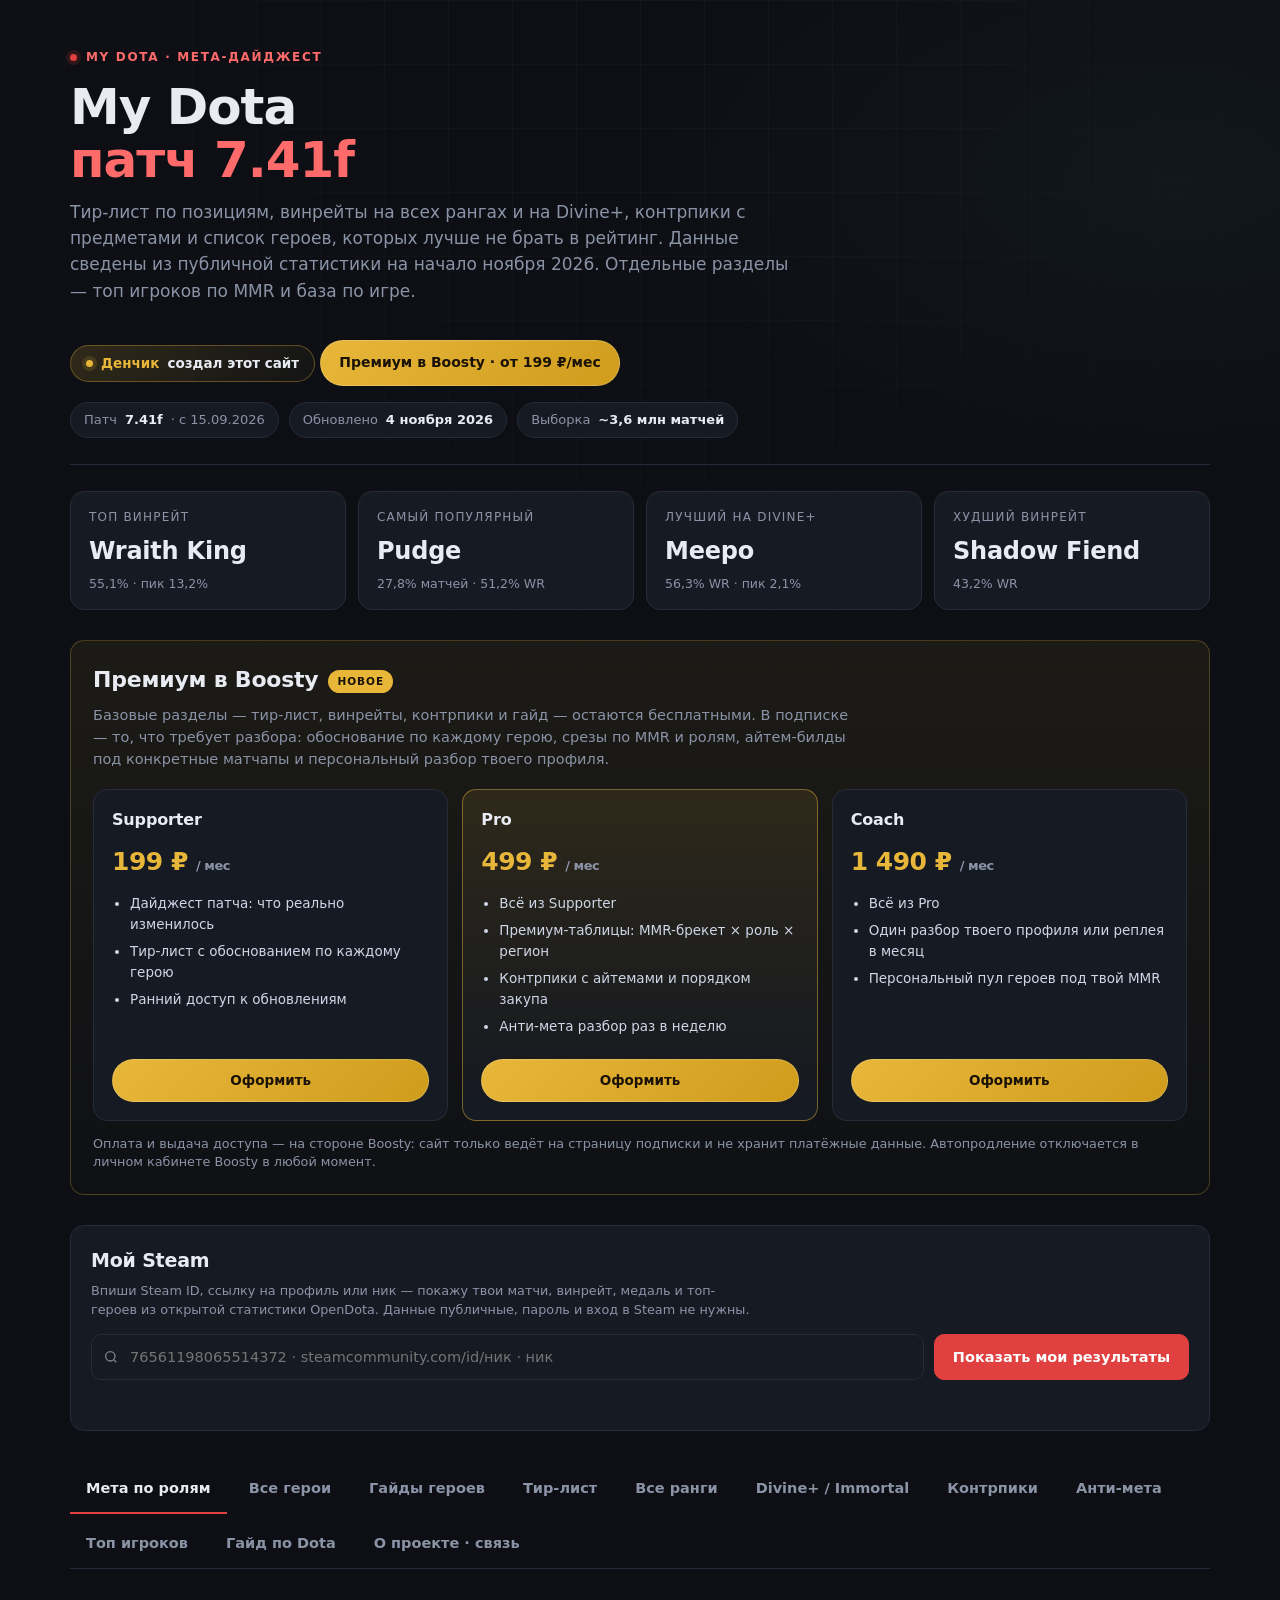
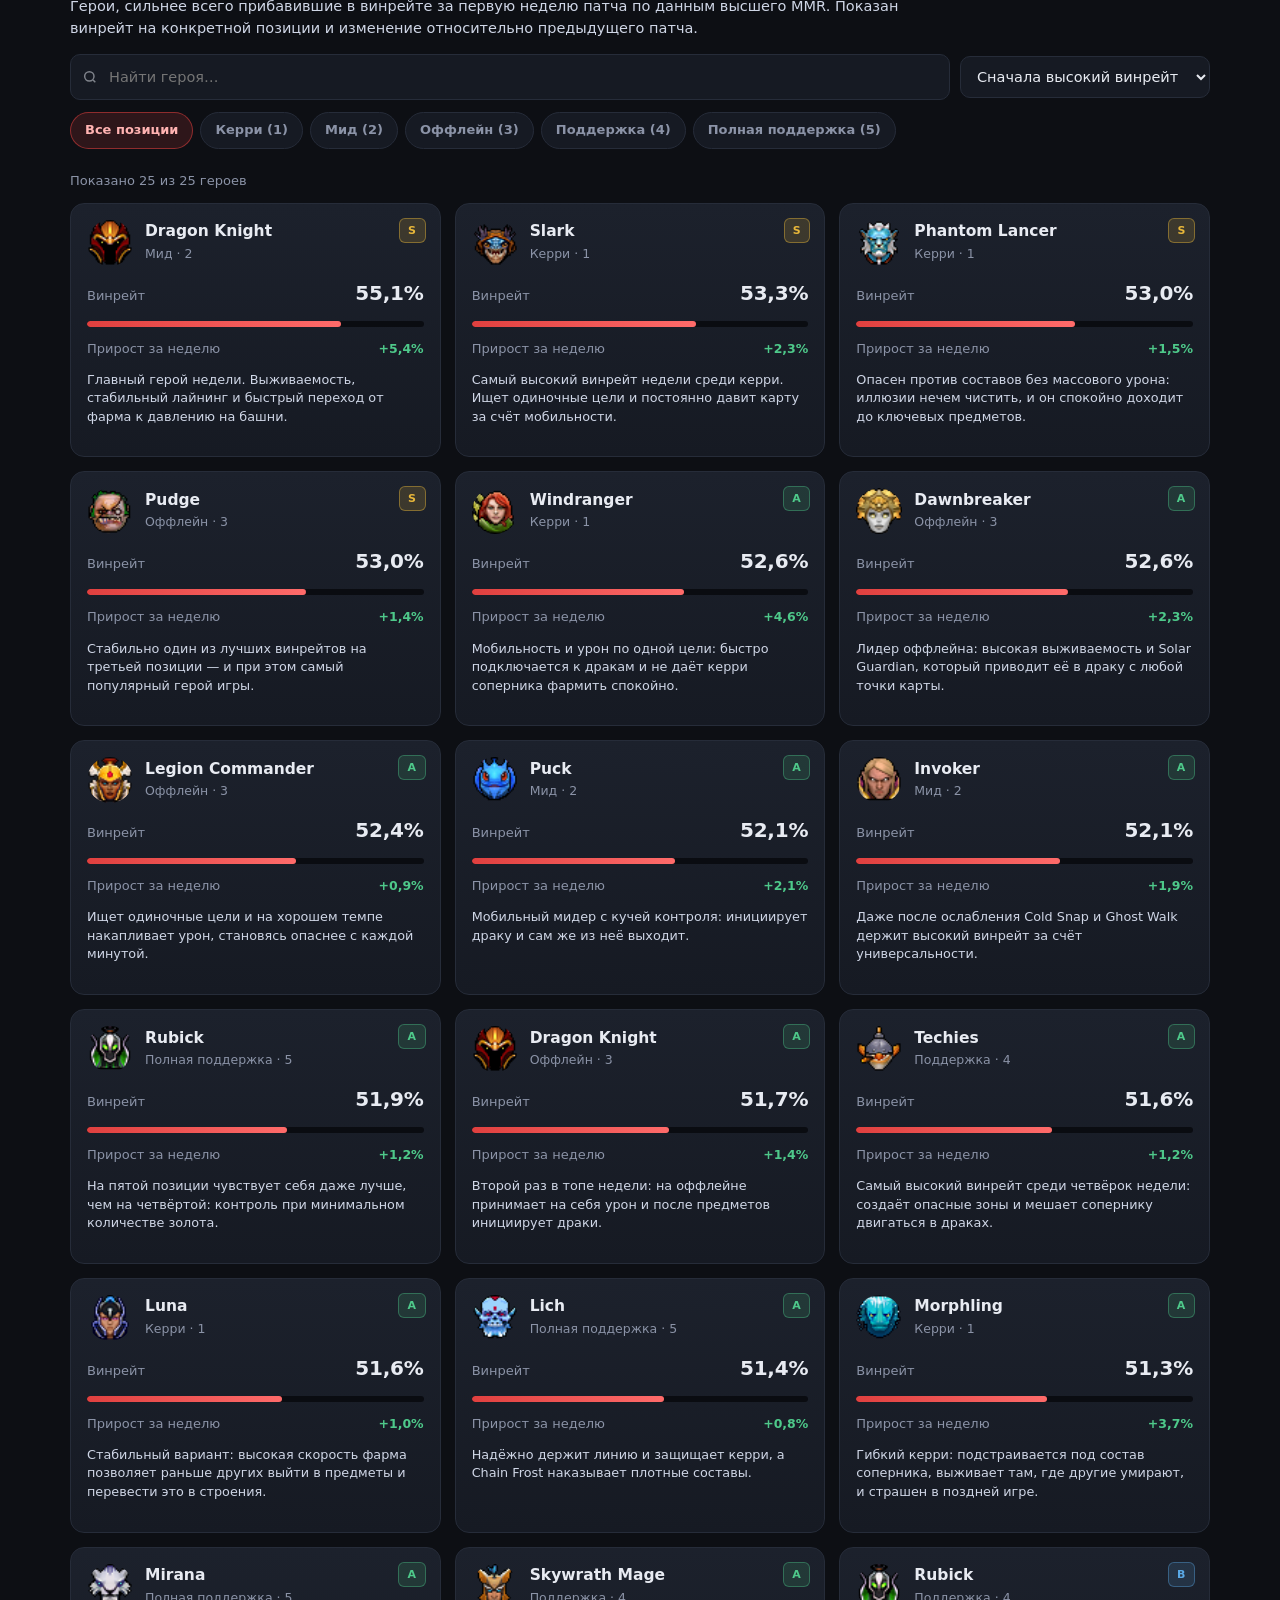
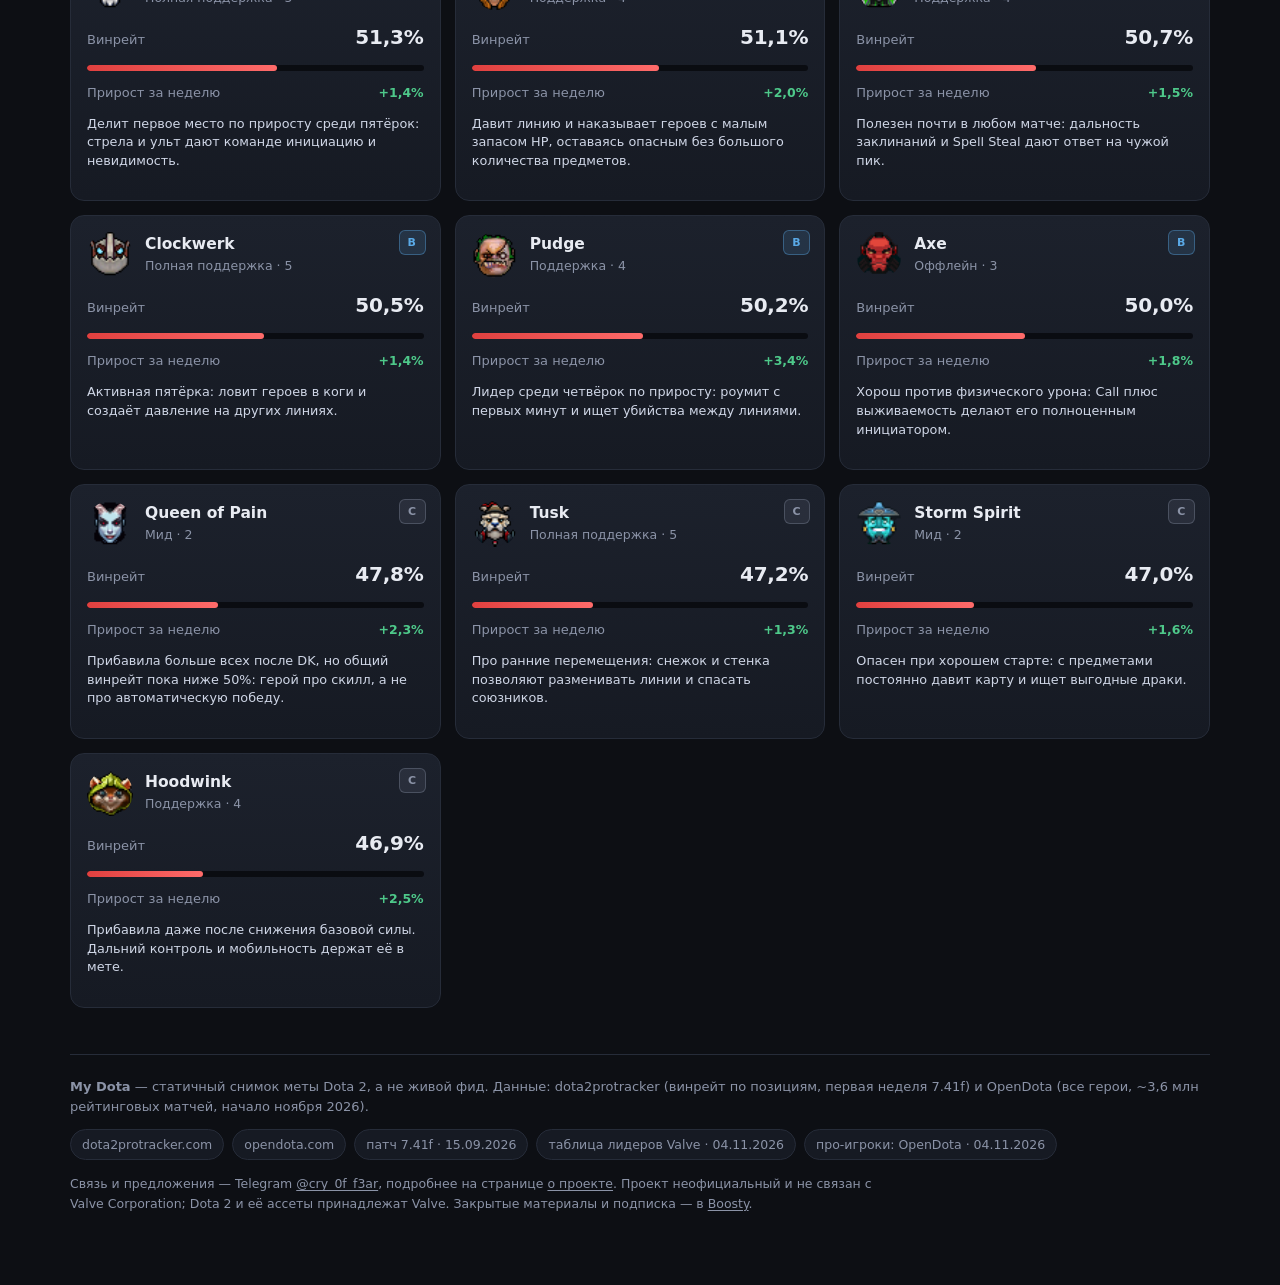
==== index.html @ c4d2150e "Add files via upload" ====
<!DOCTYPE html>
<html lang="ru">
<head>
<meta charset="utf-8">
<meta name="viewport" content="width=device-width, initial-scale=1">
<title>My Dota — мета Dota 2, патч 7.41f</title>
<link rel="icon" type="image/png" sizes="64x64" href="favicon.png?v=2">
<link rel="apple-touch-icon" href="apple-touch-icon.png?v=2">
<meta name="description" content="My Dota — мета Dota 2 патча 7.41f: все герои с винрейтами и пикрейтами, тир-лист по позициям, контрпики с предметами и анти-мета.">
<style>
  :root{
    --bg:#0d0f14;
    --bg-2:#12151c;
    --panel:#161a23;
    --panel-2:#1c212c;
    --line:#262c39;
    --text:#e8ebf2;
    --muted:#8b93a7;
    --red:#e0403f;
    --red-soft:#ff6b6a;
    --gold:#e8b73a;
    --green:#4ec98a;
    --blue:#5aa9e6;
    --radius:14px;
  }
  *{box-sizing:border-box}
  html,body{margin:0;padding:0}
  body{
    background:
      radial-gradient(1100px 520px at 12% -12%, rgba(96,126,165,.10), transparent 62%),
      radial-gradient(900px 480px at 92% 4%, rgba(78,134,132,.07), transparent 60%),
      var(--bg);
    color:var(--text);
    font:16px/1.55 "Segoe UI", Inter, system-ui, -apple-system, Roboto, Arial, sans-serif;
    -webkit-font-smoothing:antialiased;
    min-height:100vh;
  }
  .wrap{max-width:1180px;margin:0 auto;padding:0 20px 72px;position:relative;z-index:1}

  .bg-fx{position:fixed;inset:0;z-index:0;overflow:hidden;pointer-events:none}
  .bg-video{
    position:absolute;inset:0;width:100%;height:100%;
    object-fit:cover;opacity:.75;
  }
  .bg-video::-webkit-media-controls{display:none!important}
  .bg-fx i{
    position:absolute;display:block;border-radius:50%;filter:blur(58px);
    opacity:.4;animation:drift 26s ease-in-out infinite alternate;
  }
  .bg-fx i:nth-child(1){width:540px;height:540px;left:-140px;top:-120px;background:radial-gradient(circle,rgba(224,64,63,.6),transparent 68%);animation-duration:24s}
  .bg-fx i:nth-child(2){width:480px;height:480px;right:-130px;top:110px;background:radial-gradient(circle,rgba(90,169,230,.45),transparent 68%);animation-duration:32s;animation-delay:-7s}
  .bg-fx i:nth-child(3){width:400px;height:400px;left:32%;bottom:-160px;background:radial-gradient(circle,rgba(232,183,58,.34),transparent 68%);animation-duration:39s;animation-delay:-14s}
  .bg-fx .grid-fx{
    position:absolute;inset:0;
    background-image:linear-gradient(rgba(255,255,255,.03) 1px,transparent 1px),linear-gradient(90deg,rgba(255,255,255,.03) 1px,transparent 1px);
    background-size:64px 64px;
    -webkit-mask-image:radial-gradient(circle at 50% 0%,#000,transparent 78%);
    mask-image:radial-gradient(circle at 50% 0%,#000,transparent 78%);
  }
  @keyframes drift{
    from{transform:translate3d(0,0,0) scale(1)}
    to{transform:translate3d(46px,-34px,0) scale(1.14)}
  }
  @media (prefers-reduced-motion:reduce){
    .bg-fx i{animation:none}
    .bg-video{display:none}
  }
  @media (max-width:680px){
    .bg-fx i{filter:blur(42px);opacity:.32}
  }

  header{padding:44px 0 26px;border-bottom:1px solid var(--line);position:relative}
  .eyebrow{
    display:inline-flex;align-items:center;gap:9px;
    font-size:12px;letter-spacing:.14em;text-transform:uppercase;
    color:var(--red-soft);font-weight:700;margin-bottom:14px;
  }
  .dot{width:7px;height:7px;border-radius:50%;background:var(--red);box-shadow:0 0 0 4px rgba(224,64,63,.16)}
  h1{
    margin:0 0 12px;font-size:clamp(30px,4.6vw,50px);line-height:1.06;
    letter-spacing:-.02em;font-weight:800;
  }
  h1 span{color:var(--red-soft)}
  .lede{max-width:720px;color:var(--muted);margin:0 0 22px;font-size:17px}
  .credit{
    display:inline-flex;align-items:center;gap:8px;margin:0 0 20px;
    font-size:13.5px;font-weight:600;color:var(--text);
    background:linear-gradient(135deg,rgba(232,183,58,.16),rgba(232,183,58,.03));
    border:1px solid rgba(232,183,58,.34);border-radius:999px;padding:7px 15px;
  }
  .credit b{color:var(--gold)}
  .credit::before{content:"";width:7px;height:7px;border-radius:50%;background:var(--gold);box-shadow:0 0 0 4px rgba(232,183,58,.14)}
  .meta-row{display:flex;flex-wrap:wrap;gap:10px}
  .chip{
    display:inline-flex;align-items:center;gap:8px;
    background:var(--panel);border:1px solid var(--line);
    padding:7px 13px;border-radius:999px;font-size:13px;color:var(--muted);
  }
  .chip b{color:var(--text);font-weight:600}

  .stats{display:grid;grid-template-columns:repeat(auto-fit,minmax(160px,1fr));gap:12px;margin:26px 0 8px}
  .stat{background:var(--panel);border:1px solid var(--line);border-radius:var(--radius);padding:16px 18px}
  .stat .k{font-size:12px;text-transform:uppercase;letter-spacing:.1em;color:var(--muted);margin-bottom:6px}
  .stat .v{font-size:24px;font-weight:750;letter-spacing:-.01em}
  .stat .s{font-size:12.5px;color:var(--muted);margin-top:4px}

  .tabs{display:flex;flex-wrap:wrap;gap:6px;margin:34px 0 0;border-bottom:1px solid var(--line);overflow:visible}
  .tab{
    appearance:none;background:none;border:none;border-bottom:2px solid transparent;
    color:var(--muted);font:inherit;font-size:14.5px;font-weight:600;cursor:pointer;
    padding:12px 16px;white-space:nowrap;
  }
  .tab:hover{color:var(--text)}
  .tab[aria-selected="true"]{color:var(--text);border-bottom-color:var(--red)}
  .tab:focus-visible{outline:2px solid var(--red-soft);outline-offset:-2px;border-radius:6px}
  .tab-link{text-decoration:none;display:inline-block}
  .tab-link:hover{border-bottom-color:rgba(224,64,63,.45)}

  .panel-view{padding-top:26px}
  .panel-view[hidden]{display:none}

  .controls{display:flex;flex-wrap:wrap;gap:10px;align-items:center;margin-bottom:12px}
  .search{
    flex:1 1 240px;min-width:200px;position:relative
  }
  .search input{
    width:100%;background:var(--panel);border:1px solid var(--line);color:var(--text);
    border-radius:10px;padding:11px 14px 11px 38px;font:inherit;font-size:14.5px;
  }
  .search input:focus{outline:none;border-color:var(--red);box-shadow:0 0 0 3px rgba(224,64,63,.14)}
  .search svg{position:absolute;left:12px;top:50%;transform:translateY(-50%);opacity:.5}
  select{
    background:var(--panel);border:1px solid var(--line);color:var(--text);
    border-radius:10px;padding:11px 12px;font:inherit;font-size:14.5px;cursor:pointer;
  }
  select:focus{outline:none;border-color:var(--red)}
  .filters{display:flex;flex-wrap:wrap;gap:7px;margin:0 0 22px}
  .f{
    appearance:none;background:var(--panel);border:1px solid var(--line);color:var(--muted);
    font:inherit;font-size:13px;font-weight:600;padding:7px 14px;border-radius:999px;cursor:pointer;
  }
  .f:hover{color:var(--text);border-color:#33405a}
  .f[aria-pressed="true"]{background:rgba(224,64,63,.16);border-color:rgba(224,64,63,.55);color:#ffb3b2}
  .f:focus-visible{outline:2px solid var(--red-soft);outline-offset:2px}

  .count-line{font-size:13px;color:var(--muted);margin:0 0 12px}

  .me{margin:30px 0 0;padding:20px;background:var(--panel);border:1px solid var(--line);border-radius:var(--radius)}
  .me h2{margin:0 0 7px;font-size:19px;letter-spacing:-.01em}
  .me .note{max-width:660px}
  .me-form{display:flex;flex-wrap:wrap;gap:10px;align-items:center;margin-top:14px}
  .me-form .search{flex:1 1 320px}
  .me-btn{
    appearance:none;background:var(--red);border:1px solid var(--red);color:#fff;
    font:inherit;font-size:14.5px;font-weight:650;padding:11px 18px;border-radius:10px;cursor:pointer;
  }
  .me-btn:hover{background:#ef5150;border-color:#ef5150}
  .me-btn:focus-visible{outline:2px solid var(--red-soft);outline-offset:2px}
  .me-btn[disabled]{opacity:.55;cursor:progress}
  .me-status{font-size:13px;color:var(--muted);margin:12px 0 0;min-height:18px}
  .me-status.err{color:#ff8a89}
  .me-card{display:flex;flex-wrap:wrap;gap:16px;align-items:center;margin-top:18px}
  .me-ava{width:64px;height:64px;border-radius:14px;border:1px solid var(--line);background:var(--panel-2);object-fit:cover}
  .me-who{flex:1 1 200px;min-width:170px}
  .me-name{font-size:19px;font-weight:750;letter-spacing:-.01em}
  .me-sub{font-size:13px;color:var(--muted);margin-top:3px}
  .me-nums{display:flex;flex-wrap:wrap;gap:10px;margin-top:16px}
  .me-num{background:var(--panel-2);border:1px solid var(--line);border-radius:11px;padding:10px 14px;min-width:112px}
  .me-num .k{font-size:11.5px;text-transform:uppercase;letter-spacing:.09em;color:var(--muted)}
  .me-num .v{font-size:18px;font-weight:750;margin-top:3px;letter-spacing:-.01em}
  .me-heroes{display:grid;grid-template-columns:repeat(auto-fill,minmax(196px,1fr));gap:9px;margin-top:16px}
  .me-hero{display:flex;align-items:center;gap:9px;background:var(--panel-2);border:1px solid var(--line);border-radius:11px;padding:9px 11px}
  .me-hero .hn{font-size:13.5px;font-weight:600;flex:1;min-width:0;overflow:hidden;text-overflow:ellipsis;white-space:nowrap}
  .me-hero .hv{font-size:13px;color:var(--green);font-weight:700}
  .me-hero .hg{font-size:11.5px;color:var(--muted)}
  .me-links{margin-top:15px;display:flex;flex-wrap:wrap;gap:14px;font-size:13px}
  .me-links a{color:var(--red-soft);text-decoration:none;border-bottom:1px dotted rgba(255,107,106,.5)}
  .me-links a:hover{border-bottom-style:solid}
  @media (max-width:520px){
    .me{padding:16px}
    .me-ava{width:52px;height:52px}
    .me-num{min-width:96px}
  }
  .grid{display:grid;grid-template-columns:repeat(auto-fill,minmax(276px,1fr));gap:14px}

  .hero{
    background:linear-gradient(180deg,var(--panel-2),var(--panel));
    border:1px solid var(--line);border-radius:var(--radius);padding:16px;
    display:flex;flex-direction:column;gap:12px;position:relative;overflow:hidden;
  }
  .hero:hover{border-color:#39445c}
  .hero-top{display:flex;gap:12px;align-items:center}
  .ava{
    width:46px;height:46px;flex:0 0 46px;border-radius:50%;
    display:grid;place-items:center;font-weight:800;font-size:16px;color:#0b0d12;
    letter-spacing:-.02em;
  }
  .h-name{font-weight:700;font-size:15.5px;line-height:1.25}
  .h-sub{font-size:12.5px;color:var(--muted);margin-top:2px}
  .tier{
    position:absolute;top:14px;right:14px;font-size:11px;font-weight:800;
    padding:3px 8px;border-radius:6px;letter-spacing:.06em;
  }
  .t-S{background:rgba(232,183,58,.16);color:var(--gold);border:1px solid rgba(232,183,58,.42)}
  .t-A{background:rgba(78,201,138,.14);color:var(--green);border:1px solid rgba(78,201,138,.38)}
  .t-B{background:rgba(90,169,230,.14);color:var(--blue);border:1px solid rgba(90,169,230,.38)}
  .t-C{background:rgba(139,147,167,.13);color:var(--muted);border:1px solid rgba(139,147,167,.34)}

  .wr-row{display:flex;justify-content:space-between;align-items:baseline;font-size:13px;color:var(--muted)}
  .wr-row b{font-size:20px;font-weight:750;color:var(--text);letter-spacing:-.01em}
  .bar{height:6px;border-radius:99px;background:#0a0c11;overflow:hidden}
  .bar i{display:block;height:100%;border-radius:99px;background:linear-gradient(90deg,var(--red),var(--red-soft))}
  .tags{display:flex;flex-wrap:wrap;gap:6px}
  .tag{font-size:11.5px;color:var(--muted);background:#0f131a;border:1px solid var(--line);padding:3px 8px;border-radius:6px}
  .delta{font-weight:700;font-size:12.5px}
  .up{color:var(--green)}
  .down{color:var(--red-soft)}
  .note{font-size:12.8px;color:var(--muted);margin:0;line-height:1.45}

  .list-simple{display:grid;grid-template-columns:repeat(auto-fill,minmax(300px,1fr));gap:10px}
  .row{
    display:flex;align-items:center;gap:12px;background:var(--panel);
    border:1px solid var(--line);border-radius:12px;padding:11px 14px;
  }
  .rank{font-size:13px;font-weight:800;color:var(--muted);width:26px;flex:0 0 26px;font-variant-numeric:tabular-nums}
  .row .who{flex:1;min-width:0}
  .row .who div:first-child{font-weight:650;font-size:14.5px}
  .row .who div:last-child{font-size:12px;color:var(--muted)}
  .row .num{font-weight:750;font-variant-numeric:tabular-nums}

  .empty{
    padding:40px 20px;text-align:center;color:var(--muted);
    background:var(--panel);border:1px dashed var(--line);border-radius:var(--radius);
  }

  h2{font-size:22px;margin:0 0 6px;letter-spacing:-.01em}
  .sec-lede{color:var(--muted);font-size:14.5px;margin:0 0 18px;max-width:760px}

  .callout{
    background:linear-gradient(135deg,rgba(224,64,63,.10),rgba(224,64,63,.02));
    border:1px solid rgba(224,64,63,.28);border-radius:var(--radius);
    padding:16px 18px;margin-bottom:22px;font-size:14px;color:#f0d7d7;
  }
  .callout b{color:#fff}

  footer{margin-top:46px;padding-top:22px;border-top:1px solid var(--line);color:var(--muted);font-size:13px}
  footer a{color:var(--muted);text-decoration:underline;text-underline-offset:2px}
  footer a:hover{color:var(--text)}
  .srcs{display:flex;flex-wrap:wrap;gap:8px;margin-top:12px}
  .srcs span{background:var(--panel);border:1px solid var(--line);padding:5px 11px;border-radius:999px;font-size:12.5px}

  .tl-row{
    display:flex;gap:16px;align-items:flex-start;background:var(--panel);
    border:1px solid var(--line);border-radius:var(--radius);padding:16px 18px;margin-bottom:12px;
  }
  .tl-badge{
    flex:0 0 44px;width:44px;height:44px;border-radius:12px;display:grid;place-items:center;
    font-size:19px;font-weight:800;
  }
  .b-S{background:rgba(232,183,58,.16);color:var(--gold);border:1px solid rgba(232,183,58,.42)}
  .b-A{background:rgba(78,201,138,.14);color:var(--green);border:1px solid rgba(78,201,138,.38)}
  .b-B{background:rgba(90,169,230,.14);color:var(--blue);border:1px solid rgba(90,169,230,.38)}
  .b-C{background:rgba(139,147,167,.13);color:var(--muted);border:1px solid rgba(139,147,167,.34)}
  .tl-body{flex:1;min-width:0}
  .tl-label{font-size:12px;text-transform:uppercase;letter-spacing:.1em;color:var(--muted);margin-bottom:9px}
  .tl-chips{display:flex;flex-wrap:wrap;gap:7px}
  .tl-chip{
    display:inline-flex;align-items:center;gap:8px;background:#0f131a;border:1px solid var(--line);
    border-radius:999px;padding:4px 11px 4px 4px;font-size:13px;
  }
  .tl-chip .ava{width:24px;height:24px;flex:0 0 24px;border-radius:50%;font-size:10px;font-weight:800}
  .tl-chip em{font-style:normal;color:var(--muted);font-size:12px}

  .ban-strip{display:flex;flex-wrap:wrap;gap:10px;margin:0 0 24px}
  .ban{
    display:flex;align-items:center;gap:10px;background:rgba(224,64,63,.08);
    border:1px solid rgba(224,64,63,.3);border-radius:11px;padding:9px 13px 9px 9px;
  }
  .ban .ava{width:32px;height:32px;flex:0 0 32px;border-radius:50%;font-size:12px}
  .ban .bn{font-size:13.5px;font-weight:650}
  .ban .br{font-size:11.5px;color:var(--muted)}

  .counter-grid{display:grid;grid-template-columns:repeat(auto-fill,minmax(330px,1fr));gap:14px}
  .counter{
    background:linear-gradient(180deg,var(--panel-2),var(--panel));
    border:1px solid var(--line);border-radius:var(--radius);padding:16px;
  }
  .counter-head{display:flex;gap:11px;align-items:center;margin-bottom:4px}
  .counter-head .ava{width:40px;height:40px;flex:0 0 40px;border-radius:50%;font-size:14px}
  .counter-head .cn{font-weight:700;font-size:15px}
  .counter-head .cw{font-size:12px;color:var(--muted);margin-top:1px}
  .counter-why{font-size:12.8px;color:var(--muted);margin:8px 0 12px;line-height:1.45}
  .cols{display:grid;grid-template-columns:1fr 1fr;gap:12px}
  .col h4{
    margin:0 0 7px;font-size:11px;text-transform:uppercase;letter-spacing:.09em;
    color:var(--muted);font-weight:700;
  }
  .pill{
    display:inline-block;font-size:12.3px;padding:3px 9px;border-radius:7px;
    background:#0f131a;border:1px solid var(--line);margin:0 4px 5px 0;color:#cfd5e3;
  }
  .pill-good{color:#a4e8c6;border-color:rgba(78,201,138,.34)}
  .pill-bad{color:#ffb4b3;border-color:rgba(224,64,63,.34)}
  .items-row{
    border-top:1px solid var(--line);margin-top:12px;padding-top:10px;
    font-size:12.5px;color:var(--muted);
  }
  .items-row b{color:var(--text);font-weight:600}

  .hs-grid{display:grid;grid-template-columns:repeat(auto-fill,minmax(246px,1fr));gap:10px}
  .hs-card{
    display:flex;gap:11px;align-items:center;background:var(--panel);
    border:1px solid var(--line);border-radius:12px;padding:11px 13px;
  }
  .hs-card:hover{border-color:#39445c}
  .hs-card .ava{width:38px;height:38px;flex:0 0 38px;border-radius:50%;font-size:13px}
  .hs-who{min-width:0;flex:1}
  .hs-name{font-weight:650;font-size:14px;white-space:nowrap;overflow:hidden;text-overflow:ellipsis}
  .hs-sub{font-size:11.5px;color:var(--muted);margin-top:2px}
  .hs-nums{text-align:right;flex:0 0 auto}
  .hs-wr{font-weight:750;font-size:15px;font-variant-numeric:tabular-nums}
  .hs-pick{font-size:11px;color:var(--muted);margin-top:1px}
  .attr-str{color:#ff9c8a}
  .attr-agi{color:#8fe39b}
  .attr-int{color:#8fc4ff}
  .attr-uni{color:#d9a8ff}

  @media (max-width:560px){
    header{padding:30px 0 20px}
    .grid{grid-template-columns:1fr}
    .stats{grid-template-columns:repeat(2,1fr)}
    .tier{top:12px;right:12px}
  }
  .lb-h{margin:26px 0 4px;font-size:16.5px;color:var(--text)}
  .lb-wrap{overflow-x:auto;border:1px solid var(--line);border-radius:12px;margin-bottom:22px;background:var(--panel)}
  .lb-table{width:100%;border-collapse:collapse;font-size:13.5px;min-width:420px}
  .lb-table th{text-align:left;font-weight:600;font-size:11px;text-transform:uppercase;letter-spacing:.05em;color:var(--muted);padding:10px 14px;border-bottom:1px solid var(--line);background:var(--panel-2)}
  .lb-table td{padding:9px 14px;border-bottom:1px solid rgba(38,44,57,.65)}
  .lb-table tr:last-child td{border-bottom:none}
  .lb-rank{width:56px;color:var(--muted);font-variant-numeric:tabular-nums}
  .lb-top{color:var(--gold);font-weight:700}
  .lb-name{font-weight:600}
  .lb-team{color:var(--muted)}
  .team-grid{display:grid;grid-template-columns:repeat(auto-fill,minmax(238px,1fr));gap:10px;margin-bottom:20px}
  .team-card{background:var(--panel);border:1px solid var(--line);border-radius:12px;padding:12px 14px}
  .team-name{font-weight:700;font-size:14px}
  .team-count{font-size:11.5px;color:var(--muted);margin:2px 0 9px}
  .team-players{display:flex;flex-wrap:wrap;gap:5px}
  .team-p{font-size:11.5px;background:var(--panel-2);border:1px solid var(--line);border-radius:999px;padding:2px 9px;color:#cfd6e6}
  .panel-view h3{margin:24px 0 6px;font-size:16.5px;letter-spacing:-.01em}
  .panel-view ul{margin:0 0 18px;padding-left:20px;color:#cfd6e6}
  .panel-view ul li{margin-bottom:7px}
  .panel-view p{margin:0 0 14px;color:#cfd6e6;max-width:840px}
  @media (max-width:560px){
    .lb-table{font-size:12.5px}
    .lb-table th,.lb-table td{padding:8px 10px}
  }

  .prem-cta{
    display:inline-flex;align-items:center;justify-content:center;gap:8px;
    margin-top:14px;padding:11px 18px;border-radius:999px;
    background:linear-gradient(135deg,#e8b73a,#cf9c1c);color:#1a1206;
    font-weight:750;font-size:14px;text-decoration:none;
    border:1px solid rgba(255,255,255,.18);
    transition:transform .15s ease,filter .15s ease;
  }
  .prem-cta:hover{transform:translateY(-1px);filter:brightness(1.06)}
  .prem-cta:focus-visible{outline:2px solid var(--gold);outline-offset:3px}

  .premium{
    margin:30px 0 0;padding:22px;border-radius:var(--radius);
    background:linear-gradient(180deg,rgba(232,183,58,.07),rgba(232,183,58,.01));
    border:1px solid rgba(232,183,58,.26);
  }
  .prem-badge{
    display:inline-block;margin-left:10px;vertical-align:middle;
    font-size:10.5px;letter-spacing:.09em;text-transform:uppercase;font-weight:750;
    color:#1a1206;background:var(--gold);border-radius:999px;padding:3px 9px;
  }
  .plans{display:grid;grid-template-columns:repeat(auto-fit,minmax(228px,1fr));gap:14px;margin:4px 0 14px}
  .plan{
    display:flex;flex-direction:column;background:var(--panel);
    border:1px solid var(--line);border-radius:var(--radius);padding:18px;
  }
  .plan.hot{
    border-color:rgba(232,183,58,.46);
    background:linear-gradient(180deg,rgba(232,183,58,.11),var(--panel));
  }
  .plan h3{margin:0;font-size:16px;letter-spacing:-.01em}
  .plan .price{
    margin:10px 0 12px;font-size:25px;font-weight:800;color:var(--gold);
    font-variant-numeric:tabular-nums;letter-spacing:-.02em;
  }
  .plan .price span{font-size:13px;font-weight:600;color:var(--muted)}
  .plan ul{margin:0 0 16px;padding-left:18px;color:#cfd6e6;font-size:13.5px;line-height:1.55}
  .plan ul li{margin-bottom:6px}
  .plan .prem-cta{margin-top:auto;width:100%;padding:10px 14px;font-size:13.5px}

  .foot-note{margin-top:14px;font-size:12.5px;line-height:1.55;color:var(--muted);max-width:820px}

  .hs-card[data-guide]{cursor:pointer}
  .hs-card[data-guide]:hover{border-color:var(--red)}
  .gd-head{display:flex;gap:14px;align-items:center;margin:6px 0 18px}
  .gd-head .ava{width:56px;height:56px;flex:0 0 56px;border-radius:50%;font-size:17px}
  .gd-title{font-size:22px;font-weight:750;letter-spacing:-.02em}
  .gd-meta{font-size:12.5px;color:var(--muted);margin-top:3px}
  .gd-cols{display:grid;grid-template-columns:repeat(auto-fit,minmax(196px,1fr));gap:12px;margin:0 0 18px}
  .gd-col{background:#11151f;border:1px solid var(--line);border-radius:12px;padding:12px 14px}
  .gd-col h4{margin:0 0 10px;font-size:11.5px;letter-spacing:.06em;text-transform:uppercase;color:var(--muted);font-weight:650}
  .gd-item{font-size:13.2px;color:#cfd6e6;margin-bottom:9px}
  .gd-item b{font-weight:600;color:var(--text)}
  .gd-bar{height:4px;background:#1b2130;border-radius:3px;overflow:hidden;margin-top:5px}
  .gd-bar i{display:block;height:100%;background:linear-gradient(90deg,#e0403f,#f0a15d)}
  .gd-h{font-size:15px;font-weight:700;margin:22px 0 10px;letter-spacing:-.01em}
  .gd-duo{display:grid;grid-template-columns:1fr 1fr;gap:14px}
  .gd-row{display:flex;align-items:center;gap:9px;padding:6px 0;border-bottom:1px solid rgba(255,255,255,.05);font-size:13.2px}
  .gd-row .ava{width:26px;height:26px;flex:0 0 26px;border-radius:50%;font-size:10px}
  .gd-pct{margin-left:auto;font-variant-numeric:tabular-nums;font-weight:650}
  .gd-dur{display:flex;gap:7px;align-items:flex-end;height:132px;margin:6px 0 24px;padding:0 2px}
  .gd-dur .b{flex:1;display:flex;flex-direction:column;justify-content:flex-end;align-items:center;gap:5px;font-size:10px;color:var(--muted)}
  .gd-dur .b i{display:block;width:100%;border-radius:4px 4px 0 0;background:linear-gradient(180deg,#e0403f,#6e2023)}
  .gd-dur .b em{font-style:normal;color:var(--text);font-size:10.5px;font-variant-numeric:tabular-nums}
  .gd-back{margin:0 0 14px}
  @media (max-width:640px){
    .gd-duo{grid-template-columns:1fr}
  }
</style>
<meta name="robots" content="index, follow, max-image-preview:large">
<meta name="yandex-verification" content="4ac2145c59e96c91">
<meta name="yandex-verification" content="5eb9f555be0d7162">
<link rel="canonical" href="https://metadoty.github.io/">
<meta property="og:type" content="website">
<meta property="og:site_name" content="My Dota">
<meta property="og:title" content="My Dota — мета Dota 2, патч 7.41f">
<meta property="og:description" content="My Dota — мета Dota 2 патча 7.41f: все герои с винрейтами и пикрейтами, тир-лист по позициям, контрпики с предметами и анти-мета.">
<meta property="og:url" content="https://metadoty.github.io/">
<meta property="og:locale" content="ru_RU">
<meta name="twitter:card" content="summary_large_image">
<script type="application/ld+json">{"@context":"https://schema.org","@type":"WebSite","name":"My Dota","alternateName":["MyDota","Май Дота"],"url":"https://metadoty.github.io/","description":"My Dota — мета Dota 2 патча 7.41f: все герои с винрейтами и пикрейтами, тир-лист по позициям, контрпики с предметами и анти-мета.","inLanguage":"ru"}</script>
<!-- Yandex.Metrika counter -->
<script type="text/javascript" >
   (function(m,e,t,r,i,k,a){m[i]=m[i]||function(){(m[i].a=m[i].a||[]).push(arguments)};
   m[i].l=1*new Date();
   for (var j = 0; j < document.scripts.length; j++) {if (document.scripts[j].src === r) { return; }}
   k=e.createElement(t),a=e.getElementsByTagName(t)[0],k.async=1,k.src=r,a.parentNode.insertBefore(k,a)})
   (window, document, "script", "https://mc.yandex.ru/metrika/tag.js", "ym");

   ym(114074269, "init", {
        clickmap:true,
        trackLinks:true,
        accurateTrackBounce:true,
        webvisor:true
   });
</script>
<noscript><div><img src="https://mc.yandex.ru/watch/114074269" style="position:absolute; left:-9999px;" alt="" /></div></noscript>
<!-- /Yandex.Metrika counter -->
</head>
<body>
<div class="bg-fx" aria-hidden="true">
  <video class="bg-video" autoplay muted loop playsinline preload="auto" disablepictureinpicture>
    <source src="bg.mp4" type="video/mp4">
  </video>
  <span class="grid-fx"></span>
</div>
<div class="wrap">

  <header>    <div class="eyebrow"><span class="dot"></span> My Dota · мета-дайджест</div>
    <h1>My Dota<br><span>патч 7.41f</span></h1>
    <p class="lede">Тир-лист по позициям, винрейты на всех рангах и на Divine+, контрпики с предметами и список героев, которых лучше не брать в рейтинг. Данные сведены из публичной статистики на начало ноября 2026. Отдельные разделы — топ игроков по MMR и база по игре.</p>
    <p class="credit"><b>Денчик</b> создал этот сайт</p>
    <a class="prem-cta" href="https://boosty.to/mydota" target="_blank" rel="noopener">Премиум в Boosty · от 199 ₽/мес</a>
    <div class="meta-row">
      <div class="chip">Патч <b>7.41f</b> · с 15.09.2026</div>
      <div class="chip">Обновлено <b>4 ноября 2026</b></div>
      <div class="chip">Выборка <b>~3,6 млн матчей</b></div>
    </div>
  </header>

  <div class="stats">
    <div class="stat">
      <div class="k">Топ винрейт</div>
      <div class="v">Wraith King</div>
      <div class="s">55,1% · пик 13,2%</div>
    </div>
    <div class="stat">
      <div class="k">Самый популярный</div>
      <div class="v">Pudge</div>
      <div class="s">27,8% матчей · 51,2% WR</div>
    </div>
    <div class="stat">
      <div class="k">Лучший на Divine+</div>
      <div class="v">Meepo</div>
      <div class="s">56,3% WR · пик 2,1%</div>
    </div>
    <div class="stat">
      <div class="k">Худший винрейт</div>
      <div class="v">Shadow Fiend</div>
      <div class="s">43,2% WR</div>
    </div>
  </div>

  <section class="premium" id="premium" aria-labelledby="premium-title">
    <h2 id="premium-title">Премиум в Boosty<span class="prem-badge">новое</span></h2>
    <p class="sec-lede">Базовые разделы — тир-лист, винрейты, контрпики и гайд — остаются бесплатными. В подписке — то, что требует разбора: обоснование по каждому герою, срезы по MMR и ролям, айтем-билды под конкретные матчапы и персональный разбор твоего профиля.</p>
    <div class="plans">
      <div class="plan">
        <h3>Supporter</h3>
        <div class="price">199 ₽ <span>/ мес</span></div>
        <ul>
          <li>Дайджест патча: что реально изменилось</li>
          <li>Тир-лист с обоснованием по каждому герою</li>
          <li>Ранний доступ к обновлениям</li>
        </ul>
        <a class="prem-cta" href="https://boosty.to/mydota" target="_blank" rel="noopener">Оформить</a>
      </div>
      <div class="plan hot">
        <h3>Pro</h3>
        <div class="price">499 ₽ <span>/ мес</span></div>
        <ul>
          <li>Всё из Supporter</li>
          <li>Премиум-таблицы: MMR-брекет × роль × регион</li>
          <li>Контрпики с айтемами и порядком закупа</li>
          <li>Анти-мета разбор раз в неделю</li>
        </ul>
        <a class="prem-cta" href="https://boosty.to/mydota" target="_blank" rel="noopener">Оформить</a>
      </div>
      <div class="plan">
        <h3>Coach</h3>
        <div class="price">1 490 ₽ <span>/ мес</span></div>
        <ul>
          <li>Всё из Pro</li>
          <li>Один разбор твоего профиля или реплея в месяц</li>
          <li>Персональный пул героев под твой MMR</li>
        </ul>
        <a class="prem-cta" href="https://boosty.to/mydota" target="_blank" rel="noopener">Оформить</a>
      </div>
    </div>
    <p class="note">Оплата и выдача доступа — на стороне Boosty: сайт только ведёт на страницу подписки и не хранит платёжные данные. Автопродление отключается в личном кабинете Boosty в любой момент.</p>
  </section>

  <section class="me" id="me" aria-labelledby="me-title">
    <h2 id="me-title">Мой Steam</h2>
    <p class="note">Впиши Steam ID, ссылку на профиль или ник — покажу твои матчи, винрейт, медаль и топ-героев из открытой статистики OpenDota. Данные публичные, пароль и вход в Steam не нужны.</p>
    <form class="me-form" id="me-form" novalidate>
      <div class="search">
        <svg width="16" height="16" viewBox="0 0 24 24" fill="none" stroke="currentColor" stroke-width="2" aria-hidden="true"><circle cx="11" cy="11" r="7"></circle><path d="M20 20l-3.5-3.5"></path></svg>
        <input id="me-input" type="text" inputmode="text" autocomplete="off" spellcheck="false"
               placeholder="76561198065514372 · steamcommunity.com/id/ник · ник">
      </div>
      <button class="me-btn" type="submit" id="me-submit">Показать мои результаты</button>
      <button class="f" type="button" id="me-clear" hidden>Сбросить</button>
    </form>
    <p class="me-status" id="me-status" role="status" aria-live="polite"></p>
    <div id="me-out" hidden></div>
  </section>

  <div class="tabs" role="tablist" aria-label="Разделы меты">
    <button class="tab" role="tab" id="tab-roles" aria-selected="true" aria-controls="view-roles">Мета по ролям</button>
    <button class="tab" role="tab" id="tab-heroes" aria-selected="false" aria-controls="view-heroes">Все герои</button>
    <button class="tab" role="tab" id="tab-guides" aria-selected="false" aria-controls="view-guides">Гайды героев</button>
    <button class="tab" role="tab" id="tab-tier" aria-selected="false" aria-controls="view-tier">Тир-лист</button>
    <button class="tab" role="tab" id="tab-all" aria-selected="false" aria-controls="view-all">Все ранги</button>
    <button class="tab" role="tab" id="tab-high" aria-selected="false" aria-controls="view-high">Divine+ / Immortal</button>
    <button class="tab" role="tab" id="tab-counters" aria-selected="false" aria-controls="view-counters">Контрпики</button>
    <button class="tab" role="tab" id="tab-anti" aria-selected="false" aria-controls="view-anti">Анти-мета</button>
    <button class="tab" role="tab" id="tab-players" aria-selected="false" aria-controls="view-players">Топ игроков</button>
    <button class="tab" role="tab" id="tab-guide" aria-selected="false" aria-controls="view-guide">Гайд по Dota</button>
    <a class="tab tab-link" href="about.html">О проекте · связь</a>
  </div>

  <section class="panel-view" id="view-roles" role="tabpanel" aria-labelledby="tab-roles">
    <p class="sec-lede">Герои, сильнее всего прибавившие в винрейте за первую неделю патча по данным высшего MMR. Показан винрейт на конкретной позиции и изменение относительно предыдущего патча.</p>

    <div class="controls">
      <div class="search">
        <svg width="16" height="16" viewBox="0 0 24 24" fill="none" stroke="currentColor" stroke-width="2.2" aria-hidden="true"><circle cx="11" cy="11" r="7"/><path d="m20 20-3.5-3.5"/></svg>
        <input id="q" type="search" placeholder="Найти героя…" aria-label="Поиск героя">
      </div>
      <select id="sort" aria-label="Сортировка">
        <option value="wr">Сначала высокий винрейт</option>
        <option value="delta">Сначала большой прирост</option>
        <option value="role">По позициям</option>
      </select>
    </div>

    <div class="filters" role="group" aria-label="Фильтр по позиции">
      <button class="f" data-role="all" aria-pressed="true">Все позиции</button>
      <button class="f" data-role="carry" aria-pressed="false">Керри (1)</button>
      <button class="f" data-role="mid" aria-pressed="false">Мид (2)</button>
      <button class="f" data-role="off" aria-pressed="false">Оффлейн (3)</button>
      <button class="f" data-role="sup4" aria-pressed="false">Поддержка (4)</button>
      <button class="f" data-role="sup5" aria-pressed="false">Полная поддержка (5)</button>
    </div>

    <div class="count-line" id="count" aria-live="polite">Показано 25 из 25 героев</div>
    <div class="grid" id="grid"><article class="hero"><span class="tier t-A">A</span><div class="hero-top"><span class="ava" style="background:linear-gradient(140deg,hsl(261,62%,72%),hsl(299,58%,58%))">W</span><div><div class="h-name">Windranger</div><div class="h-sub">Керри · 1</div></div></div><div class="wr-row"><span>Винрейт</span><b>52,6%</b></div><div class="bar"><i style="width:63,0%"></i></div><div class="wr-row"><span>Прирост за неделю</span><span class="delta up">+4,6%</span></div><p class="note">Мобильность и урон по одной цели: быстро подключается к дракам и не даёт керри соперника фармить спокойно.</p></article><article class="hero"><span class="tier t-A">A</span><div class="hero-top"><span class="ava" style="background:linear-gradient(140deg,hsl(254,62%,72%),hsl(292,58%,58%))">M</span><div><div class="h-name">Morphling</div><div class="h-sub">Керри · 1</div></div></div><div class="wr-row"><span>Винрейт</span><b>51,3%</b></div><div class="bar"><i style="width:56,5%"></i></div><div class="wr-row"><span>Прирост за неделю</span><span class="delta up">+3,7%</span></div><p class="note">Гибкий керри: подстраивается под состав соперника, выживает там, где другие умирают, и страшен в поздней игре.</p></article><article class="hero"><span class="tier t-S">S</span><div class="hero-top"><span class="ava" style="background:linear-gradient(140deg,hsl(89,62%,72%),hsl(127,58%,58%))">S</span><div><div class="h-name">Slark</div><div class="h-sub">Керри · 1</div></div></div><div class="wr-row"><span>Винрейт</span><b>53,3%</b></div><div class="bar"><i style="width:66,5%"></i></div><div class="wr-row"><span>Прирост за неделю</span><span class="delta up">+2,3%</span></div><p class="note">Самый высокий винрейт недели среди керри. Ищет одиночные цели и постоянно давит карту за счёт мобильности.</p></article><article class="hero"><span class="tier t-S">S</span><div class="hero-top"><span class="ava" style="background:linear-gradient(140deg,hsl(186,62%,72%),hsl(224,58%,58%))">PL</span><div><div class="h-name">Phantom Lancer</div><div class="h-sub">Керри · 1</div></div></div><div class="wr-row"><span>Винрейт</span><b>53,0%</b></div><div class="bar"><i style="width:65,0%"></i></div><div class="wr-row"><span>Прирост за неделю</span><span class="delta up">+1,5%</span></div><p class="note">Опасен против составов без массового урона: иллюзии нечем чистить, и он спокойно доходит до ключевых предметов.</p></article><article class="hero"><span class="tier t-A">A</span><div class="hero-top"><span class="ava" style="background:linear-gradient(140deg,hsl(100,62%,72%),hsl(138,58%,58%))">L</span><div><div class="h-name">Luna</div><div class="h-sub">Керри · 1</div></div></div><div class="wr-row"><span>Винрейт</span><b>51,6%</b></div><div class="bar"><i style="width:58,0%"></i></div><div class="wr-row"><span>Прирост за неделю</span><span class="delta up">+1,0%</span></div><p class="note">Стабильный вариант: высокая скорость фарма позволяет раньше других выйти в предметы и перевести это в строения.</p></article><article class="hero"><span class="tier t-S">S</span><div class="hero-top"><span class="ava" style="background:linear-gradient(140deg,hsl(258,62%,72%),hsl(296,58%,58%))">DK</span><div><div class="h-name">Dragon Knight</div><div class="h-sub">Мид · 2</div></div></div><div class="wr-row"><span>Винрейт</span><b>55,1%</b></div><div class="bar"><i style="width:75,5%"></i></div><div class="wr-row"><span>Прирост за неделю</span><span class="delta up">+5,4%</span></div><p class="note">Главный герой недели. Выживаемость, стабильный лайнинг и быстрый переход от фарма к давлению на башни.</p></article><article class="hero"><span class="tier t-C">C</span><div class="hero-top"><span class="ava" style="background:linear-gradient(140deg,hsl(9,62%,72%),hsl(47,58%,58%))">QO</span><div><div class="h-name">Queen of Pain</div><div class="h-sub">Мид · 2</div></div></div><div class="wr-row"><span>Винрейт</span><b>47,8%</b></div><div class="bar"><i style="width:39,0%"></i></div><div class="wr-row"><span>Прирост за неделю</span><span class="delta up">+2,3%</span></div><p class="note">Прибавила больше всех после DK, но общий винрейт пока ниже 50%: герой про скилл, а не про автоматическую победу.</p></article><article class="hero"><span class="tier t-A">A</span><div class="hero-top"><span class="ava" style="background:linear-gradient(140deg,hsl(133,62%,72%),hsl(171,58%,58%))">P</span><div><div class="h-name">Puck</div><div class="h-sub">Мид · 2</div></div></div><div class="wr-row"><span>Винрейт</span><b>52,1%</b></div><div class="bar"><i style="width:60,5%"></i></div><div class="wr-row"><span>Прирост за неделю</span><span class="delta up">+2,1%</span></div><p class="note">Мобильный мидер с кучей контроля: инициирует драку и сам же из неё выходит.</p></article><article class="hero"><span class="tier t-A">A</span><div class="hero-top"><span class="ava" style="background:linear-gradient(140deg,hsl(74,62%,72%),hsl(112,58%,58%))">I</span><div><div class="h-name">Invoker</div><div class="h-sub">Мид · 2</div></div></div><div class="wr-row"><span>Винрейт</span><b>52,1%</b></div><div class="bar"><i style="width:60,5%"></i></div><div class="wr-row"><span>Прирост за неделю</span><span class="delta up">+1,9%</span></div><p class="note">Даже после ослабления Cold Snap и Ghost Walk держит высокий винрейт за счёт универсальности.</p></article><article class="hero"><span class="tier t-C">C</span><div class="hero-top"><span class="ava" style="background:linear-gradient(140deg,hsl(120,62%,72%),hsl(158,58%,58%))">SS</span><div><div class="h-name">Storm Spirit</div><div class="h-sub">Мид · 2</div></div></div><div class="wr-row"><span>Винрейт</span><b>47,0%</b></div><div class="bar"><i style="width:35,0%"></i></div><div class="wr-row"><span>Прирост за неделю</span><span class="delta up">+1,6%</span></div><p class="note">Опасен при хорошем старте: с предметами постоянно давит карту и ищет выгодные драки.</p></article><article class="hero"><span class="tier t-A">A</span><div class="hero-top"><span class="ava" style="background:linear-gradient(140deg,hsl(256,62%,72%),hsl(294,58%,58%))">D</span><div><div class="h-name">Dawnbreaker</div><div class="h-sub">Оффлейн · 3</div></div></div><div class="wr-row"><span>Винрейт</span><b>52,6%</b></div><div class="bar"><i style="width:63,0%"></i></div><div class="wr-row"><span>Прирост за неделю</span><span class="delta up">+2,3%</span></div><p class="note">Лидер оффлейна: высокая выживаемость и Solar Guardian, который приводит её в драку с любой точки карты.</p></article><article class="hero"><span class="tier t-B">B</span><div class="hero-top"><span class="ava" style="background:linear-gradient(140deg,hsl(46,62%,72%),hsl(84,58%,58%))">A</span><div><div class="h-name">Axe</div><div class="h-sub">Оффлейн · 3</div></div></div><div class="wr-row"><span>Винрейт</span><b>50,0%</b></div><div class="bar"><i style="width:50,0%"></i></div><div class="wr-row"><span>Прирост за неделю</span><span class="delta up">+1,8%</span></div><p class="note">Хорош против физического урона: Call плюс выживаемость делают его полноценным инициатором.</p></article><article class="hero"><span class="tier t-S">S</span><div class="hero-top"><span class="ava" style="background:linear-gradient(140deg,hsl(21,62%,72%),hsl(59,58%,58%))">P</span><div><div class="h-name">Pudge</div><div class="h-sub">Оффлейн · 3</div></div></div><div class="wr-row"><span>Винрейт</span><b>53,0%</b></div><div class="bar"><i style="width:65,0%"></i></div><div class="wr-row"><span>Прирост за неделю</span><span class="delta up">+1,4%</span></div><p class="note">Стабильно один из лучших винрейтов на третьей позиции — и при этом самый популярный герой игры.</p></article><article class="hero"><span class="tier t-A">A</span><div class="hero-top"><span class="ava" style="background:linear-gradient(140deg,hsl(258,62%,72%),hsl(296,58%,58%))">DK</span><div><div class="h-name">Dragon Knight</div><div class="h-sub">Оффлейн · 3</div></div></div><div class="wr-row"><span>Винрейт</span><b>51,7%</b></div><div class="bar"><i style="width:58,5%"></i></div><div class="wr-row"><span>Прирост за неделю</span><span class="delta up">+1,4%</span></div><p class="note">Второй раз в топе недели: на оффлейне принимает на себя урон и после предметов инициирует драки.</p></article><article class="hero"><span class="tier t-A">A</span><div class="hero-top"><span class="ava" style="background:linear-gradient(140deg,hsl(146,62%,72%),hsl(184,58%,58%))">LC</span><div><div class="h-name">Legion Commander</div><div class="h-sub">Оффлейн · 3</div></div></div><div class="wr-row"><span>Винрейт</span><b>52,4%</b></div><div class="bar"><i style="width:62,0%"></i></div><div class="wr-row"><span>Прирост за неделю</span><span class="delta up">+0,9%</span></div><p class="note">Ищет одиночные цели и на хорошем темпе накапливает урон, становясь опаснее с каждой минутой.</p></article><article class="hero"><span class="tier t-B">B</span><div class="hero-top"><span class="ava" style="background:linear-gradient(140deg,hsl(21,62%,72%),hsl(59,58%,58%))">P</span><div><div class="h-name">Pudge</div><div class="h-sub">Поддержка · 4</div></div></div><div class="wr-row"><span>Винрейт</span><b>50,2%</b></div><div class="bar"><i style="width:51,0%"></i></div><div class="wr-row"><span>Прирост за неделю</span><span class="delta up">+3,4%</span></div><p class="note">Лидер среди четвёрок по приросту: роумит с первых минут и ищет убийства между линиями.</p></article><article class="hero"><span class="tier t-C">C</span><div class="hero-top"><span class="ava" style="background:linear-gradient(140deg,hsl(115,62%,72%),hsl(153,58%,58%))">H</span><div><div class="h-name">Hoodwink</div><div class="h-sub">Поддержка · 4</div></div></div><div class="wr-row"><span>Винрейт</span><b>46,9%</b></div><div class="bar"><i style="width:34,5%"></i></div><div class="wr-row"><span>Прирост за неделю</span><span class="delta up">+2,5%</span></div><p class="note">Прибавила даже после снижения базовой силы. Дальний контроль и мобильность держат её в мете.</p></article><article class="hero"><span class="tier t-A">A</span><div class="hero-top"><span class="ava" style="background:linear-gradient(140deg,hsl(281,62%,72%),hsl(319,58%,58%))">SM</span><div><div class="h-name">Skywrath Mage</div><div class="h-sub">Поддержка · 4</div></div></div><div class="wr-row"><span>Винрейт</span><b>51,1%</b></div><div class="bar"><i style="width:55,5%"></i></div><div class="wr-row"><span>Прирост за неделю</span><span class="delta up">+2,0%</span></div><p class="note">Давит линию и наказывает героев с малым запасом HP, оставаясь опасным без большого количества предметов.</p></article><article class="hero"><span class="tier t-B">B</span><div class="hero-top"><span class="ava" style="background:linear-gradient(140deg,hsl(218,62%,72%),hsl(256,58%,58%))">R</span><div><div class="h-name">Rubick</div><div class="h-sub">Поддержка · 4</div></div></div><div class="wr-row"><span>Винрейт</span><b>50,7%</b></div><div class="bar"><i style="width:53,5%"></i></div><div class="wr-row"><span>Прирост за неделю</span><span class="delta up">+1,5%</span></div><p class="note">Полезен почти в любом матче: дальность заклинаний и Spell Steal дают ответ на чужой пик.</p></article><article class="hero"><span class="tier t-A">A</span><div class="hero-top"><span class="ava" style="background:linear-gradient(140deg,hsl(169,62%,72%),hsl(207,58%,58%))">T</span><div><div class="h-name">Techies</div><div class="h-sub">Поддержка · 4</div></div></div><div class="wr-row"><span>Винрейт</span><b>51,6%</b></div><div class="bar"><i style="width:58,0%"></i></div><div class="wr-row"><span>Прирост за неделю</span><span class="delta up">+1,2%</span></div><p class="note">Самый высокий винрейт среди четвёрок недели: создаёт опасные зоны и мешает сопернику двигаться в драках.</p></article><article class="hero"><span class="tier t-A">A</span><div class="hero-top"><span class="ava" style="background:linear-gradient(140deg,hsl(30,62%,72%),hsl(68,58%,58%))">M</span><div><div class="h-name">Mirana</div><div class="h-sub">Полная поддержка · 5</div></div></div><div class="wr-row"><span>Винрейт</span><b>51,3%</b></div><div class="bar"><i style="width:56,5%"></i></div><div class="wr-row"><span>Прирост за неделю</span><span class="delta up">+1,4%</span></div><p class="note">Делит первое место по приросту среди пятёрок: стрела и ульт дают команде инициацию и невидимость.</p></article><article class="hero"><span class="tier t-B">B</span><div class="hero-top"><span class="ava" style="background:linear-gradient(140deg,hsl(93,62%,72%),hsl(131,58%,58%))">C</span><div><div class="h-name">Clockwerk</div><div class="h-sub">Полная поддержка · 5</div></div></div><div class="wr-row"><span>Винрейт</span><b>50,5%</b></div><div class="bar"><i style="width:52,5%"></i></div><div class="wr-row"><span>Прирост за неделю</span><span class="delta up">+1,4%</span></div><p class="note">Активная пятёрка: ловит героев в коги и создаёт давление на других линиях.</p></article><article class="hero"><span class="tier t-C">C</span><div class="hero-top"><span class="ava" style="background:linear-gradient(140deg,hsl(273,62%,72%),hsl(311,58%,58%))">T</span><div><div class="h-name">Tusk</div><div class="h-sub">Полная поддержка · 5</div></div></div><div class="wr-row"><span>Винрейт</span><b>47,2%</b></div><div class="bar"><i style="width:36,0%"></i></div><div class="wr-row"><span>Прирост за неделю</span><span class="delta up">+1,3%</span></div><p class="note">Про ранние перемещения: снежок и стенка позволяют разменивать линии и спасать союзников.</p></article><article class="hero"><span class="tier t-A">A</span><div class="hero-top"><span class="ava" style="background:linear-gradient(140deg,hsl(218,62%,72%),hsl(256,58%,58%))">R</span><div><div class="h-name">Rubick</div><div class="h-sub">Полная поддержка · 5</div></div></div><div class="wr-row"><span>Винрейт</span><b>51,9%</b></div><div class="bar"><i style="width:59,5%"></i></div><div class="wr-row"><span>Прирост за неделю</span><span class="delta up">+1,2%</span></div><p class="note">На пятой позиции чувствует себя даже лучше, чем на четвёртой: контроль при минимальном количестве золота.</p></article><article class="hero"><span class="tier t-A">A</span><div class="hero-top"><span class="ava" style="background:linear-gradient(140deg,hsl(114,62%,72%),hsl(152,58%,58%))">L</span><div><div class="h-name">Lich</div><div class="h-sub">Полная поддержка · 5</div></div></div><div class="wr-row"><span>Винрейт</span><b>51,4%</b></div><div class="bar"><i style="width:57,0%"></i></div><div class="wr-row"><span>Прирост за неделю</span><span class="delta up">+0,8%</span></div><p class="note">Надёжно держит линию и защищает керри, а Chain Frost наказывает плотные составы.</p></article></div>
    <div class="empty" id="empty" hidden>Такого героя в мете-списке нет. Попробуй другое имя или сбрось фильтры.</div>
  </section>

  <section class="panel-view" id="view-heroes" role="tabpanel" aria-labelledby="tab-heroes" hidden>
    <h2>Все герои</h2>
    <p class="sec-lede">Полный ростер из 127 героев с реальными винрейтами и долей пиков в рейтинге. Сортировка и фильтры помогут найти пик под себя.</p>

    <div class="controls">
      <div class="search">
        <svg width="16" height="16" viewBox="0 0 24 24" fill="none" stroke="currentColor" stroke-width="2.2" aria-hidden="true"><circle cx="11" cy="11" r="7"/><path d="m20 20-3.5-3.5"/></svg>
        <input id="q3" type="search" placeholder="Найти героя…" aria-label="Поиск по всем героям">
      </div>
      <select id="sort3" aria-label="Сортировка героев">
        <option value="wr">Сначала высокий винрейт</option>
        <option value="pick">Сначала популярные</option>
        <option value="name">По алфавиту</option>
      </select>
    </div>

    <div class="filters" role="group" aria-label="Фильтр по атрибуту">
      <button class="f" data-attr="all" aria-pressed="true">Все атрибуты</button>
      <button class="f" data-attr="str" aria-pressed="false">Сила</button>
      <button class="f" data-attr="agi" aria-pressed="false">Ловкость</button>
      <button class="f" data-attr="int" aria-pressed="false">Интеллект</button>
      <button class="f" data-attr="uni" aria-pressed="false">Универсал</button>
    </div>

    <div class="count-line" id="count-all" aria-live="polite">Показано 127 из 127 героев</div>
    <div class="hs-grid" id="heroes-all"><div class="hs-card" title="Anti-Mage · Divine+ 51,0%"><span class="ava" style="background:linear-gradient(140deg,hsl(189,62%,72%),hsl(227,58%,58%))">A</span><div class="hs-who"><div class="hs-name">Anti-Mage</div><div class="hs-sub"><span class="attr-agi">Ловкость</span> · Ближний бой</div></div><div class="hs-nums"><div class="hs-wr">51,2%</div><div class="hs-pick">пик 16,4%</div></div></div><div class="hs-card" title="Axe · Divine+ 48,8%"><span class="ava" style="background:linear-gradient(140deg,hsl(46,62%,72%),hsl(84,58%,58%))">A</span><div class="hs-who"><div class="hs-name">Axe</div><div class="hs-sub"><span class="attr-str">str</span> · Melee</div></div><div class="hs-nums"><div class="hs-wr">50,4%</div><div class="hs-pick">пик 16,6%</div></div></div><div class="hs-card" title="Bane · Divine+ 50,6%"><span class="ava" style="background:linear-gradient(140deg,hsl(134,62%,72%),hsl(172,58%,58%))">B</span><div class="hs-who"><div class="hs-name">Bane</div><div class="hs-sub"><span class="attr-all">all</span> · Ranged</div></div><div class="hs-nums"><div class="hs-wr">48,6%</div><div class="hs-pick">пик 2,7%</div></div></div><div class="hs-card" title="Bloodseeker · Divine+ 51,3%"><span class="ava" style="background:linear-gradient(140deg,hsl(175,62%,72%),hsl(213,58%,58%))">B</span><div class="hs-who"><div class="hs-name">Bloodseeker</div><div class="hs-sub"><span class="attr-agi">agi</span> · Melee</div></div><div class="hs-nums"><div class="hs-wr">51,7%</div><div class="hs-pick">пик 4,4%</div></div></div><div class="hs-card" title="Crystal Maiden · Divine+ 49,6%"><span class="ava" style="background:linear-gradient(140deg,hsl(10,62%,72%),hsl(48,58%,58%))">CM</span><div class="hs-who"><div class="hs-name">Crystal Maiden</div><div class="hs-sub"><span class="attr-int">int</span> · Ranged</div></div><div class="hs-nums"><div class="hs-wr">51,7%</div><div class="hs-pick">пик 15,0%</div></div></div><div class="hs-card" title="Drow Ranger · Divine+ 45,1%"><span class="ava" style="background:linear-gradient(140deg,hsl(31,62%,72%),hsl(69,58%,58%))">DR</span><div class="hs-who"><div class="hs-name">Drow Ranger</div><div class="hs-sub"><span class="attr-agi">agi</span> · Ranged</div></div><div class="hs-nums"><div class="hs-wr">46,6%</div><div class="hs-pick">пик 14,5%</div></div></div><div class="hs-card" title="Earthshaker · Divine+ 51,1%"><span class="ava" style="background:linear-gradient(140deg,hsl(238,62%,72%),hsl(276,58%,58%))">E</span><div class="hs-who"><div class="hs-name">Earthshaker</div><div class="hs-sub"><span class="attr-str">str</span> · Melee</div></div><div class="hs-nums"><div class="hs-wr">50,6%</div><div class="hs-pick">пик 16,2%</div></div></div><div class="hs-card" title="Juggernaut · Divine+ 52,5%"><span class="ava" style="background:linear-gradient(140deg,hsl(2,62%,72%),hsl(40,58%,58%))">J</span><div class="hs-who"><div class="hs-name">Juggernaut</div><div class="hs-sub"><span class="attr-agi">agi</span> · Melee</div></div><div class="hs-nums"><div class="hs-wr">52,5%</div><div class="hs-pick">пик 18,5%</div></div></div><div class="hs-card" title="Mirana · Divine+ 50,6%"><span class="ava" style="background:linear-gradient(140deg,hsl(30,62%,72%),hsl(68,58%,58%))">M</span><div class="hs-who"><div class="hs-name">Mirana</div><div class="hs-sub"><span class="attr-agi">agi</span> · Ranged</div></div><div class="hs-nums"><div class="hs-wr">51,6%</div><div class="hs-pick">пик 10,1%</div></div></div><div class="hs-card" title="Morphling · Divine+ 48,6%"><span class="ava" style="background:linear-gradient(140deg,hsl(254,62%,72%),hsl(292,58%,58%))">M</span><div class="hs-who"><div class="hs-name">Morphling</div><div class="hs-sub"><span class="attr-agi">agi</span> · Ranged</div></div><div class="hs-nums"><div class="hs-wr">47,7%</div><div class="hs-pick">пик 3,8%</div></div></div><div class="hs-card" title="Shadow Fiend · Divine+ 40,9%"><span class="ava" style="background:linear-gradient(140deg,hsl(352,62%,72%),hsl(30,58%,58%))">SF</span><div class="hs-who"><div class="hs-name">Shadow Fiend</div><div class="hs-sub"><span class="attr-agi">agi</span> · Ranged</div></div><div class="hs-nums"><div class="hs-wr">43,6%</div><div class="hs-pick">пик 8,8%</div></div></div><div class="hs-card" title="Phantom Lancer · Divine+ 52,8%"><span class="ava" style="background:linear-gradient(140deg,hsl(186,62%,72%),hsl(224,58%,58%))">PL</span><div class="hs-who"><div class="hs-name">Phantom Lancer</div><div class="hs-sub"><span class="attr-agi">agi</span> · Melee</div></div><div class="hs-nums"><div class="hs-wr">53,0%</div><div class="hs-pick">пик 12,1%</div></div></div><div class="hs-card" title="Puck · Divine+ 49,1%"><span class="ava" style="background:linear-gradient(140deg,hsl(133,62%,72%),hsl(171,58%,58%))">P</span><div class="hs-who"><div class="hs-name">Puck</div><div class="hs-sub"><span class="attr-int">int</span> · Ranged</div></div><div class="hs-nums"><div class="hs-wr">46,5%</div><div class="hs-pick">пик 2,9%</div></div></div><div class="hs-card" title="Pudge · Divine+ 49,9%"><span class="ava" style="background:linear-gradient(140deg,hsl(21,62%,72%),hsl(59,58%,58%))">P</span><div class="hs-who"><div class="hs-name">Pudge</div><div class="hs-sub"><span class="attr-str">str</span> · Melee</div></div><div class="hs-nums"><div class="hs-wr">51,3%</div><div class="hs-pick">пик 27,2%</div></div></div><div class="hs-card" title="Razor · Divine+ 49,8%"><span class="ava" style="background:linear-gradient(140deg,hsl(46,62%,72%),hsl(84,58%,58%))">R</span><div class="hs-who"><div class="hs-name">Razor</div><div class="hs-sub"><span class="attr-agi">agi</span> · Ranged</div></div><div class="hs-nums"><div class="hs-wr">50,2%</div><div class="hs-pick">пик 6,7%</div></div></div><div class="hs-card" title="Sand King · Divine+ 47,7%"><span class="ava" style="background:linear-gradient(140deg,hsl(155,62%,72%),hsl(193,58%,58%))">SK</span><div class="hs-who"><div class="hs-name">Sand King</div><div class="hs-sub"><span class="attr-all">all</span> · Melee</div></div><div class="hs-nums"><div class="hs-wr">49,6%</div><div class="hs-pick">пик 4,3%</div></div></div><div class="hs-card" title="Storm Spirit · Divine+ 46,5%"><span class="ava" style="background:linear-gradient(140deg,hsl(120,62%,72%),hsl(158,58%,58%))">SS</span><div class="hs-who"><div class="hs-name">Storm Spirit</div><div class="hs-sub"><span class="attr-int">int</span> · Ranged</div></div><div class="hs-nums"><div class="hs-wr">46,6%</div><div class="hs-pick">пик 5,6%</div></div></div><div class="hs-card" title="Sven · Divine+ 51,6%"><span class="ava" style="background:linear-gradient(140deg,hsl(172,62%,72%),hsl(210,58%,58%))">S</span><div class="hs-who"><div class="hs-name">Sven</div><div class="hs-sub"><span class="attr-str">str</span> · Melee</div></div><div class="hs-nums"><div class="hs-wr">51,3%</div><div class="hs-pick">пик 10,9%</div></div></div><div class="hs-card" title="Tiny · Divine+ 45,4%"><span class="ava" style="background:linear-gradient(140deg,hsl(120,62%,72%),hsl(158,58%,58%))">T</span><div class="hs-who"><div class="hs-name">Tiny</div><div class="hs-sub"><span class="attr-str">str</span> · Melee</div></div><div class="hs-nums"><div class="hs-wr">45,0%</div><div class="hs-pick">пик 4,6%</div></div></div><div class="hs-card" title="Vengeful Spirit · Divine+ 50,4%"><span class="ava" style="background:linear-gradient(140deg,hsl(145,62%,72%),hsl(183,58%,58%))">VS</span><div class="hs-who"><div class="hs-name">Vengeful Spirit</div><div class="hs-sub"><span class="attr-agi">agi</span> · Ranged</div></div><div class="hs-nums"><div class="hs-wr">52,3%</div><div class="hs-pick">пик 9,2%</div></div></div><div class="hs-card" title="Windranger · Divine+ 48,9%"><span class="ava" style="background:linear-gradient(140deg,hsl(261,62%,72%),hsl(299,58%,58%))">W</span><div class="hs-who"><div class="hs-name">Windranger</div><div class="hs-sub"><span class="attr-all">all</span> · Ranged</div></div><div class="hs-nums"><div class="hs-wr">48,5%</div><div class="hs-pick">пик 16,7%</div></div></div><div class="hs-card" title="Zeus · Divine+ 49,0%"><span class="ava" style="background:linear-gradient(140deg,hsl(273,62%,72%),hsl(311,58%,58%))">Z</span><div class="hs-who"><div class="hs-name">Zeus</div><div class="hs-sub"><span class="attr-int">int</span> · Ranged</div></div><div class="hs-nums"><div class="hs-wr">50,1%</div><div class="hs-pick">пик 13,2%</div></div></div><div class="hs-card" title="Kunkka · Divine+ 49,0%"><span class="ava" style="background:linear-gradient(140deg,hsl(253,62%,72%),hsl(291,58%,58%))">K</span><div class="hs-who"><div class="hs-name">Kunkka</div><div class="hs-sub"><span class="attr-str">str</span> · Melee</div></div><div class="hs-nums"><div class="hs-wr">49,3%</div><div class="hs-pick">пик 4,8%</div></div></div><div class="hs-card" title="Lina · Divine+ 47,4%"><span class="ava" style="background:linear-gradient(140deg,hsl(88,62%,72%),hsl(126,58%,58%))">L</span><div class="hs-who"><div class="hs-name">Lina</div><div class="hs-sub"><span class="attr-int">int</span> · Ranged</div></div><div class="hs-nums"><div class="hs-wr">47,1%</div><div class="hs-pick">пик 13,9%</div></div></div><div class="hs-card" title="Lion · Divine+ 48,5%"><span class="ava" style="background:linear-gradient(140deg,hsl(132,62%,72%),hsl(170,58%,58%))">L</span><div class="hs-who"><div class="hs-name">Lion</div><div class="hs-sub"><span class="attr-int">int</span> · Ranged</div></div><div class="hs-nums"><div class="hs-wr">48,8%</div><div class="hs-pick">пик 24,5%</div></div></div><div class="hs-card" title="Shadow Shaman · Divine+ 51,0%"><span class="ava" style="background:linear-gradient(140deg,hsl(286,62%,72%),hsl(324,58%,58%))">SS</span><div class="hs-who"><div class="hs-name">Shadow Shaman</div><div class="hs-sub"><span class="attr-int">int</span> · Ranged</div></div><div class="hs-nums"><div class="hs-wr">51,7%</div><div class="hs-pick">пик 15,5%</div></div></div><div class="hs-card" title="Slardar · Divine+ 47,6%"><span class="ava" style="background:linear-gradient(140deg,hsl(203,62%,72%),hsl(241,58%,58%))">S</span><div class="hs-who"><div class="hs-name">Slardar</div><div class="hs-sub"><span class="attr-str">str</span> · Melee</div></div><div class="hs-nums"><div class="hs-wr">49,4%</div><div class="hs-pick">пик 6,6%</div></div></div><div class="hs-card" title="Tidehunter · Divine+ 47,5%"><span class="ava" style="background:linear-gradient(140deg,hsl(302,62%,72%),hsl(340,58%,58%))">T</span><div class="hs-who"><div class="hs-name">Tidehunter</div><div class="hs-sub"><span class="attr-str">str</span> · Melee</div></div><div class="hs-nums"><div class="hs-wr">49,1%</div><div class="hs-pick">пик 11,3%</div></div></div><div class="hs-card" title="Witch Doctor · Divine+ 50,5%"><span class="ava" style="background:linear-gradient(140deg,hsl(112,62%,72%),hsl(150,58%,58%))">WD</span><div class="hs-who"><div class="hs-name">Witch Doctor</div><div class="hs-sub"><span class="attr-int">int</span> · Ranged</div></div><div class="hs-nums"><div class="hs-wr">52,1%</div><div class="hs-pick">пик 17,4%</div></div></div><div class="hs-card" title="Lich · Divine+ 51,8%"><span class="ava" style="background:linear-gradient(140deg,hsl(114,62%,72%),hsl(152,58%,58%))">L</span><div class="hs-who"><div class="hs-name">Lich</div><div class="hs-sub"><span class="attr-int">int</span> · Ranged</div></div><div class="hs-nums"><div class="hs-wr">52,5%</div><div class="hs-pick">пик 10,7%</div></div></div><div class="hs-card" title="Riki · Divine+ 51,7%"><span class="ava" style="background:linear-gradient(140deg,hsl(189,62%,72%),hsl(227,58%,58%))">R</span><div class="hs-who"><div class="hs-name">Riki</div><div class="hs-sub"><span class="attr-agi">agi</span> · Melee</div></div><div class="hs-nums"><div class="hs-wr">52,8%</div><div class="hs-pick">пик 6,5%</div></div></div><div class="hs-card" title="Enigma · Divine+ 56,3%"><span class="ava" style="background:linear-gradient(140deg,hsl(203,62%,72%),hsl(241,58%,58%))">E</span><div class="hs-who"><div class="hs-name">Enigma</div><div class="hs-sub"><span class="attr-all">all</span> · Ranged</div></div><div class="hs-nums"><div class="hs-wr">50,7%</div><div class="hs-pick">пик 4,4%</div></div></div><div class="hs-card" title="Tinker · Divine+ 49,9%"><span class="ava" style="background:linear-gradient(140deg,hsl(351,62%,72%),hsl(29,58%,58%))">T</span><div class="hs-who"><div class="hs-name">Tinker</div><div class="hs-sub"><span class="attr-int">int</span> · Ranged</div></div><div class="hs-nums"><div class="hs-wr">47,0%</div><div class="hs-pick">пик 5,7%</div></div></div><div class="hs-card" title="Sniper · Divine+ 47,5%"><span class="ava" style="background:linear-gradient(140deg,hsl(295,62%,72%),hsl(333,58%,58%))">S</span><div class="hs-who"><div class="hs-name">Sniper</div><div class="hs-sub"><span class="attr-agi">agi</span> · Ranged</div></div><div class="hs-nums"><div class="hs-wr">49,9%</div><div class="hs-pick">пик 20,0%</div></div></div><div class="hs-card" title="Necrophos · Divine+ 49,5%"><span class="ava" style="background:linear-gradient(140deg,hsl(45,62%,72%),hsl(83,58%,58%))">N</span><div class="hs-who"><div class="hs-name">Necrophos</div><div class="hs-sub"><span class="attr-int">int</span> · Ranged</div></div><div class="hs-nums"><div class="hs-wr">51,0%</div><div class="hs-pick">пик 14,9%</div></div></div><div class="hs-card" title="Warlock · Divine+ 48,1%"><span class="ava" style="background:linear-gradient(140deg,hsl(243,62%,72%),hsl(281,58%,58%))">W</span><div class="hs-who"><div class="hs-name">Warlock</div><div class="hs-sub"><span class="attr-int">int</span> · Ranged</div></div><div class="hs-nums"><div class="hs-wr">50,0%</div><div class="hs-pick">пик 5,9%</div></div></div><div class="hs-card" title="Beastmaster · Divine+ 48,5%"><span class="ava" style="background:linear-gradient(140deg,hsl(337,62%,72%),hsl(15,58%,58%))">B</span><div class="hs-who"><div class="hs-name">Beastmaster</div><div class="hs-sub"><span class="attr-all">all</span> · Melee</div></div><div class="hs-nums"><div class="hs-wr">46,0%</div><div class="hs-pick">пик 2,3%</div></div></div><div class="hs-card" title="Queen of Pain · Divine+ 47,4%"><span class="ava" style="background:linear-gradient(140deg,hsl(9,62%,72%),hsl(47,58%,58%))">QO</span><div class="hs-who"><div class="hs-name">Queen of Pain</div><div class="hs-sub"><span class="attr-int">int</span> · Ranged</div></div><div class="hs-nums"><div class="hs-wr">47,6%</div><div class="hs-pick">пик 8,5%</div></div></div><div class="hs-card" title="Venomancer · Divine+ 47,9%"><span class="ava" style="background:linear-gradient(140deg,hsl(198,62%,72%),hsl(236,58%,58%))">V</span><div class="hs-who"><div class="hs-name">Venomancer</div><div class="hs-sub"><span class="attr-all">all</span> · Ranged</div></div><div class="hs-nums"><div class="hs-wr">48,5%</div><div class="hs-pick">пик 7,6%</div></div></div><div class="hs-card" title="Faceless Void · Divine+ 49,2%"><span class="ava" style="background:linear-gradient(140deg,hsl(310,62%,72%),hsl(348,58%,58%))">FV</span><div class="hs-who"><div class="hs-name">Faceless Void</div><div class="hs-sub"><span class="attr-agi">agi</span> · Melee</div></div><div class="hs-nums"><div class="hs-wr">48,6%</div><div class="hs-pick">пик 8,0%</div></div></div><div class="hs-card" title="Wraith King · Divine+ 52,8%"><span class="ava" style="background:linear-gradient(140deg,hsl(88,62%,72%),hsl(126,58%,58%))">WK</span><div class="hs-who"><div class="hs-name">Wraith King</div><div class="hs-sub"><span class="attr-str">str</span> · Melee</div></div><div class="hs-nums"><div class="hs-wr">55,2%</div><div class="hs-pick">пик 13,1%</div></div></div><div class="hs-card" title="Death Prophet · Divine+ 49,0%"><span class="ava" style="background:linear-gradient(140deg,hsl(56,62%,72%),hsl(94,58%,58%))">DP</span><div class="hs-who"><div class="hs-name">Death Prophet</div><div class="hs-sub"><span class="attr-all">all</span> · Ranged</div></div><div class="hs-nums"><div class="hs-wr">48,4%</div><div class="hs-pick">пик 5,2%</div></div></div><div class="hs-card" title="Phantom Assassin · Divine+ 49,9%"><span class="ava" style="background:linear-gradient(140deg,hsl(216,62%,72%),hsl(254,58%,58%))">PA</span><div class="hs-who"><div class="hs-name">Phantom Assassin</div><div class="hs-sub"><span class="attr-agi">agi</span> · Melee</div></div><div class="hs-nums"><div class="hs-wr">51,2%</div><div class="hs-pick">пик 14,0%</div></div></div><div class="hs-card" title="Pugna · Divine+ 51,7%"><span class="ava" style="background:linear-gradient(140deg,hsl(237,62%,72%),hsl(275,58%,58%))">P</span><div class="hs-who"><div class="hs-name">Pugna</div><div class="hs-sub"><span class="attr-int">int</span> · Ranged</div></div><div class="hs-nums"><div class="hs-wr">50,1%</div><div class="hs-pick">пик 4,7%</div></div></div><div class="hs-card" title="Templar Assassin · Divine+ 45,9%"><span class="ava" style="background:linear-gradient(140deg,hsl(124,62%,72%),hsl(162,58%,58%))">TA</span><div class="hs-who"><div class="hs-name">Templar Assassin</div><div class="hs-sub"><span class="attr-agi">agi</span> · Ranged</div></div><div class="hs-nums"><div class="hs-wr">45,6%</div><div class="hs-pick">пик 5,3%</div></div></div><div class="hs-card" title="Viper · Divine+ 49,3%"><span class="ava" style="background:linear-gradient(140deg,hsl(338,62%,72%),hsl(16,58%,58%))">V</span><div class="hs-who"><div class="hs-name">Viper</div><div class="hs-sub"><span class="attr-agi">agi</span> · Ranged</div></div><div class="hs-nums"><div class="hs-wr">48,5%</div><div class="hs-pick">пик 8,7%</div></div></div><div class="hs-card" title="Luna · Divine+ 50,1%"><span class="ava" style="background:linear-gradient(140deg,hsl(100,62%,72%),hsl(138,58%,58%))">L</span><div class="hs-who"><div class="hs-name">Luna</div><div class="hs-sub"><span class="attr-agi">agi</span> · Ranged</div></div><div class="hs-nums"><div class="hs-wr">50,8%</div><div class="hs-pick">пик 11,4%</div></div></div><div class="hs-card" title="Dragon Knight · Divine+ 52,2%"><span class="ava" style="background:linear-gradient(140deg,hsl(258,62%,72%),hsl(296,58%,58%))">DK</span><div class="hs-who"><div class="hs-name">Dragon Knight</div><div class="hs-sub"><span class="attr-str">str</span> · Melee</div></div><div class="hs-nums"><div class="hs-wr">52,8%</div><div class="hs-pick">пик 14,0%</div></div></div><div class="hs-card" title="Dazzle · Divine+ 51,7%"><span class="ava" style="background:linear-gradient(140deg,hsl(78,62%,72%),hsl(116,58%,58%))">D</span><div class="hs-who"><div class="hs-name">Dazzle</div><div class="hs-sub"><span class="attr-all">all</span> · Ranged</div></div><div class="hs-nums"><div class="hs-wr">50,8%</div><div class="hs-pick">пик 5,7%</div></div></div><div class="hs-card" title="Clockwerk · Divine+ 49,4%"><span class="ava" style="background:linear-gradient(140deg,hsl(93,62%,72%),hsl(131,58%,58%))">C</span><div class="hs-who"><div class="hs-name">Clockwerk</div><div class="hs-sub"><span class="attr-str">str</span> · Melee</div></div><div class="hs-nums"><div class="hs-wr">47,8%</div><div class="hs-pick">пик 2,5%</div></div></div><div class="hs-card" title="Leshrac · Divine+ 53,1%"><span class="ava" style="background:linear-gradient(140deg,hsl(166,62%,72%),hsl(204,58%,58%))">L</span><div class="hs-who"><div class="hs-name">Leshrac</div><div class="hs-sub"><span class="attr-int">int</span> · Ranged</div></div><div class="hs-nums"><div class="hs-wr">51,2%</div><div class="hs-pick">пик 2,5%</div></div></div><div class="hs-card" title="Nature's Prophet · Divine+ 45,0%"><span class="ava" style="background:linear-gradient(140deg,hsl(47,62%,72%),hsl(85,58%,58%))">NP</span><div class="hs-who"><div class="hs-name">Nature's Prophet</div><div class="hs-sub"><span class="attr-all">all</span> · Ranged</div></div><div class="hs-nums"><div class="hs-wr">43,9%</div><div class="hs-pick">пик 9,1%</div></div></div><div class="hs-card" title="Lifestealer · Divine+ 51,4%"><span class="ava" style="background:linear-gradient(140deg,hsl(296,62%,72%),hsl(334,58%,58%))">L</span><div class="hs-who"><div class="hs-name">Lifestealer</div><div class="hs-sub"><span class="attr-str">str</span> · Melee</div></div><div class="hs-nums"><div class="hs-wr">51,3%</div><div class="hs-pick">пик 13,2%</div></div></div><div class="hs-card" title="Dark Seer · Divine+ 50,7%"><span class="ava" style="background:linear-gradient(140deg,hsl(337,62%,72%),hsl(15,58%,58%))">DS</span><div class="hs-who"><div class="hs-name">Dark Seer</div><div class="hs-sub"><span class="attr-int">int</span> · Melee</div></div><div class="hs-nums"><div class="hs-wr">49,3%</div><div class="hs-pick">пик 3,9%</div></div></div><div class="hs-card" title="Clinkz · Divine+ 50,5%"><span class="ava" style="background:linear-gradient(140deg,hsl(229,62%,72%),hsl(267,58%,58%))">C</span><div class="hs-who"><div class="hs-name">Clinkz</div><div class="hs-sub"><span class="attr-agi">agi</span> · Ranged</div></div><div class="hs-nums"><div class="hs-wr">49,9%</div><div class="hs-pick">пик 4,9%</div></div></div><div class="hs-card" title="Omniknight · Divine+ 52,6%"><span class="ava" style="background:linear-gradient(140deg,hsl(118,62%,72%),hsl(156,58%,58%))">O</span><div class="hs-who"><div class="hs-name">Omniknight</div><div class="hs-sub"><span class="attr-str">str</span> · Melee</div></div><div class="hs-nums"><div class="hs-wr">50,5%</div><div class="hs-pick">пик 2,4%</div></div></div><div class="hs-card" title="Enchantress · Divine+ 47,6%"><span class="ava" style="background:linear-gradient(140deg,hsl(100,62%,72%),hsl(138,58%,58%))">E</span><div class="hs-who"><div class="hs-name">Enchantress</div><div class="hs-sub"><span class="attr-int">int</span> · Ranged</div></div><div class="hs-nums"><div class="hs-wr">47,9%</div><div class="hs-pick">пик 2,7%</div></div></div><div class="hs-card" title="Huskar · Divine+ 46,6%"><span class="ava" style="background:linear-gradient(140deg,hsl(142,62%,72%),hsl(180,58%,58%))">H</span><div class="hs-who"><div class="hs-name">Huskar</div><div class="hs-sub"><span class="attr-str">str</span> · Ranged</div></div><div class="hs-nums"><div class="hs-wr">46,0%</div><div class="hs-pick">пик 4,8%</div></div></div><div class="hs-card" title="Night Stalker · Divine+ 53,0%"><span class="ava" style="background:linear-gradient(140deg,hsl(4,62%,72%),hsl(42,58%,58%))">NS</span><div class="hs-who"><div class="hs-name">Night Stalker</div><div class="hs-sub"><span class="attr-str">str</span> · Melee</div></div><div class="hs-nums"><div class="hs-wr">51,7%</div><div class="hs-pick">пик 7,0%</div></div></div><div class="hs-card" title="Broodmother · Divine+ 49,7%"><span class="ava" style="background:linear-gradient(140deg,hsl(47,62%,72%),hsl(85,58%,58%))">B</span><div class="hs-who"><div class="hs-name">Broodmother</div><div class="hs-sub"><span class="attr-agi">agi</span> · Melee</div></div><div class="hs-nums"><div class="hs-wr">50,0%</div><div class="hs-pick">пик 2,5%</div></div></div><div class="hs-card" title="Bounty Hunter · Divine+ 54,9%"><span class="ava" style="background:linear-gradient(140deg,hsl(13,62%,72%),hsl(51,58%,58%))">BH</span><div class="hs-who"><div class="hs-name">Bounty Hunter</div><div class="hs-sub"><span class="attr-agi">agi</span> · Melee</div></div><div class="hs-nums"><div class="hs-wr">51,6%</div><div class="hs-pick">пик 6,5%</div></div></div><div class="hs-card" title="Weaver · Divine+ 46,9%"><span class="ava" style="background:linear-gradient(140deg,hsl(168,62%,72%),hsl(206,58%,58%))">W</span><div class="hs-who"><div class="hs-name">Weaver</div><div class="hs-sub"><span class="attr-agi">agi</span> · Ranged</div></div><div class="hs-nums"><div class="hs-wr">47,7%</div><div class="hs-pick">пик 5,7%</div></div></div><div class="hs-card" title="Jakiro · Divine+ 46,5%"><span class="ava" style="background:linear-gradient(140deg,hsl(218,62%,72%),hsl(256,58%,58%))">J</span><div class="hs-who"><div class="hs-name">Jakiro</div><div class="hs-sub"><span class="attr-int">int</span> · Ranged</div></div><div class="hs-nums"><div class="hs-wr">48,7%</div><div class="hs-pick">пик 7,9%</div></div></div><div class="hs-card" title="Batrider · Divine+ 47,4%"><span class="ava" style="background:linear-gradient(140deg,hsl(333,62%,72%),hsl(11,58%,58%))">B</span><div class="hs-who"><div class="hs-name">Batrider</div><div class="hs-sub"><span class="attr-all">all</span> · Ranged</div></div><div class="hs-nums"><div class="hs-wr">44,9%</div><div class="hs-pick">пик 1,2%</div></div></div><div class="hs-card" title="Chen · Divine+ 49,3%"><span class="ava" style="background:linear-gradient(140deg,hsl(22,62%,72%),hsl(60,58%,58%))">C</span><div class="hs-who"><div class="hs-name">Chen</div><div class="hs-sub"><span class="attr-int">int</span> · Ranged</div></div><div class="hs-nums"><div class="hs-wr">45,6%</div><div class="hs-pick">пик 0,5%</div></div></div><div class="hs-card" title="Spectre · Divine+ 52,7%"><span class="ava" style="background:linear-gradient(140deg,hsl(156,62%,72%),hsl(194,58%,58%))">S</span><div class="hs-who"><div class="hs-name">Spectre</div><div class="hs-sub"><span class="attr-agi">agi</span> · Melee</div></div><div class="hs-nums"><div class="hs-wr">52,9%</div><div class="hs-pick">пик 9,4%</div></div></div><div class="hs-card" title="Ancient Apparition · Divine+ 49,4%"><span class="ava" style="background:linear-gradient(140deg,hsl(315,62%,72%),hsl(353,58%,58%))">AA</span><div class="hs-who"><div class="hs-name">Ancient Apparition</div><div class="hs-sub"><span class="attr-int">int</span> · Ranged</div></div><div class="hs-nums"><div class="hs-wr">51,2%</div><div class="hs-pick">пик 7,7%</div></div></div><div class="hs-card" title="Doom · Divine+ 50,0%"><span class="ava" style="background:linear-gradient(140deg,hsl(129,62%,72%),hsl(167,58%,58%))">D</span><div class="hs-who"><div class="hs-name">Doom</div><div class="hs-sub"><span class="attr-str">str</span> · Melee</div></div><div class="hs-nums"><div class="hs-wr">48,0%</div><div class="hs-pick">пик 5,7%</div></div></div><div class="hs-card" title="Ursa · Divine+ 50,6%"><span class="ava" style="background:linear-gradient(140deg,hsl(171,62%,72%),hsl(209,58%,58%))">U</span><div class="hs-who"><div class="hs-name">Ursa</div><div class="hs-sub"><span class="attr-agi">agi</span> · Melee</div></div><div class="hs-nums"><div class="hs-wr">48,8%</div><div class="hs-pick">пик 7,6%</div></div></div><div class="hs-card" title="Spirit Breaker · Divine+ 52,4%"><span class="ava" style="background:linear-gradient(140deg,hsl(317,62%,72%),hsl(355,58%,58%))">SB</span><div class="hs-who"><div class="hs-name">Spirit Breaker</div><div class="hs-sub"><span class="attr-str">str</span> · Melee</div></div><div class="hs-nums"><div class="hs-wr">52,1%</div><div class="hs-pick">пик 17,2%</div></div></div><div class="hs-card" title="Gyrocopter · Divine+ 46,2%"><span class="ava" style="background:linear-gradient(140deg,hsl(140,62%,72%),hsl(178,58%,58%))">G</span><div class="hs-who"><div class="hs-name">Gyrocopter</div><div class="hs-sub"><span class="attr-agi">agi</span> · Ranged</div></div><div class="hs-nums"><div class="hs-wr">47,0%</div><div class="hs-pick">пик 4,4%</div></div></div><div class="hs-card" title="Alchemist · Divine+ 46,4%"><span class="ava" style="background:linear-gradient(140deg,hsl(82,62%,72%),hsl(120,58%,58%))">A</span><div class="hs-who"><div class="hs-name">Alchemist</div><div class="hs-sub"><span class="attr-str">str</span> · Melee</div></div><div class="hs-nums"><div class="hs-wr">47,4%</div><div class="hs-pick">пик 3,2%</div></div></div><div class="hs-card" title="Invoker · Divine+ 52,1%"><span class="ava" style="background:linear-gradient(140deg,hsl(74,62%,72%),hsl(112,58%,58%))">I</span><div class="hs-who"><div class="hs-name">Invoker</div><div class="hs-sub"><span class="attr-int">int</span> · Ranged</div></div><div class="hs-nums"><div class="hs-wr">50,7%</div><div class="hs-pick">пик 17,7%</div></div></div><div class="hs-card" title="Silencer · Divine+ 49,5%"><span class="ava" style="background:linear-gradient(140deg,hsl(281,62%,72%),hsl(319,58%,58%))">S</span><div class="hs-who"><div class="hs-name">Silencer</div><div class="hs-sub"><span class="attr-int">int</span> · Ranged</div></div><div class="hs-nums"><div class="hs-wr">50,6%</div><div class="hs-pick">пик 10,2%</div></div></div><div class="hs-card" title="Outworld Devourer · Divine+ 54,1%"><span class="ava" style="background:linear-gradient(140deg,hsl(0,62%,72%),hsl(38,58%,58%))">OD</span><div class="hs-who"><div class="hs-name">Outworld Devourer</div><div class="hs-sub"><span class="attr-int">int</span> · Ranged</div></div><div class="hs-nums"><div class="hs-wr">53,0%</div><div class="hs-pick">пик 12,2%</div></div></div><div class="hs-card" title="Lycan · Divine+ 52,0%"><span class="ava" style="background:linear-gradient(140deg,hsl(203,62%,72%),hsl(241,58%,58%))">L</span><div class="hs-who"><div class="hs-name">Lycan</div><div class="hs-sub"><span class="attr-str">str</span> · Melee</div></div><div class="hs-nums"><div class="hs-wr">48,8%</div><div class="hs-pick">пик 1,5%</div></div></div><div class="hs-card" title="Brewmaster · Divine+ 52,0%"><span class="ava" style="background:linear-gradient(140deg,hsl(212,62%,72%),hsl(250,58%,58%))">B</span><div class="hs-who"><div class="hs-name">Brewmaster</div><div class="hs-sub"><span class="attr-all">all</span> · Melee</div></div><div class="hs-nums"><div class="hs-wr">51,0%</div><div class="hs-pick">пик 2,2%</div></div></div><div class="hs-card" title="Shadow Demon · Divine+ 46,5%"><span class="ava" style="background:linear-gradient(140deg,hsl(275,62%,72%),hsl(313,58%,58%))">SD</span><div class="hs-who"><div class="hs-name">Shadow Demon</div><div class="hs-sub"><span class="attr-int">int</span> · Ranged</div></div><div class="hs-nums"><div class="hs-wr">43,9%</div><div class="hs-pick">пик 2,1%</div></div></div><div class="hs-card" title="Lone Druid · Divine+ 49,5%"><span class="ava" style="background:linear-gradient(140deg,hsl(4,62%,72%),hsl(42,58%,58%))">LD</span><div class="hs-who"><div class="hs-name">Lone Druid</div><div class="hs-sub"><span class="attr-agi">agi</span> · Ranged</div></div><div class="hs-nums"><div class="hs-wr">49,1%</div><div class="hs-pick">пик 3,0%</div></div></div><div class="hs-card" title="Chaos Knight · Divine+ 50,6%"><span class="ava" style="background:linear-gradient(140deg,hsl(29,62%,72%),hsl(67,58%,58%))">CK</span><div class="hs-who"><div class="hs-name">Chaos Knight</div><div class="hs-sub"><span class="attr-str">str</span> · Melee</div></div><div class="hs-nums"><div class="hs-wr">51,5%</div><div class="hs-pick">пик 4,5%</div></div></div><div class="hs-card" title="Meepo · Divine+ 56,2%"><span class="ava" style="background:linear-gradient(140deg,hsl(172,62%,72%),hsl(210,58%,58%))">M</span><div class="hs-who"><div class="hs-name">Meepo</div><div class="hs-sub"><span class="attr-agi">agi</span> · Melee</div></div><div class="hs-nums"><div class="hs-wr">52,9%</div><div class="hs-pick">пик 2,3%</div></div></div><div class="hs-card" title="Treant Protector · Divine+ 46,2%"><span class="ava" style="background:linear-gradient(140deg,hsl(26,62%,72%),hsl(64,58%,58%))">TP</span><div class="hs-who"><div class="hs-name">Treant Protector</div><div class="hs-sub"><span class="attr-str">str</span> · Melee</div></div><div class="hs-nums"><div class="hs-wr">45,8%</div><div class="hs-pick">пик 2,1%</div></div></div><div class="hs-card" title="Ogre Magi · Divine+ 48,5%"><span class="ava" style="background:linear-gradient(140deg,hsl(91,62%,72%),hsl(129,58%,58%))">OM</span><div class="hs-who"><div class="hs-name">Ogre Magi</div><div class="hs-sub"><span class="attr-str">str</span> · Melee</div></div><div class="hs-nums"><div class="hs-wr">50,4%</div><div class="hs-pick">пик 17,6%</div></div></div><div class="hs-card" title="Undying · Divine+ 48,9%"><span class="ava" style="background:linear-gradient(140deg,hsl(44,62%,72%),hsl(82,58%,58%))">U</span><div class="hs-who"><div class="hs-name">Undying</div><div class="hs-sub"><span class="attr-str">str</span> · Melee</div></div><div class="hs-nums"><div class="hs-wr">50,0%</div><div class="hs-pick">пик 11,0%</div></div></div><div class="hs-card" title="Rubick · Divine+ 49,8%"><span class="ava" style="background:linear-gradient(140deg,hsl(218,62%,72%),hsl(256,58%,58%))">R</span><div class="hs-who"><div class="hs-name">Rubick</div><div class="hs-sub"><span class="attr-int">int</span> · Ranged</div></div><div class="hs-nums"><div class="hs-wr">49,4%</div><div class="hs-pick">пик 19,3%</div></div></div><div class="hs-card" title="Disruptor · Divine+ 51,3%"><span class="ava" style="background:linear-gradient(140deg,hsl(312,62%,72%),hsl(350,58%,58%))">D</span><div class="hs-who"><div class="hs-name">Disruptor</div><div class="hs-sub"><span class="attr-int">int</span> · Ranged</div></div><div class="hs-nums"><div class="hs-wr">50,5%</div><div class="hs-pick">пик 7,9%</div></div></div><div class="hs-card" title="Nyx Assassin · Divine+ 53,2%"><span class="ava" style="background:linear-gradient(140deg,hsl(288,62%,72%),hsl(326,58%,58%))">NA</span><div class="hs-who"><div class="hs-name">Nyx Assassin</div><div class="hs-sub"><span class="attr-all">all</span> · Melee</div></div><div class="hs-nums"><div class="hs-wr">52,7%</div><div class="hs-pick">пик 9,9%</div></div></div><div class="hs-card" title="Naga Siren · Divine+ 48,4%"><span class="ava" style="background:linear-gradient(140deg,hsl(170,62%,72%),hsl(208,58%,58%))">NS</span><div class="hs-who"><div class="hs-name">Naga Siren</div><div class="hs-sub"><span class="attr-agi">agi</span> · Melee</div></div><div class="hs-nums"><div class="hs-wr">49,1%</div><div class="hs-pick">пик 1,8%</div></div></div><div class="hs-card" title="Keeper of the Light · Divine+ 51,3%"><span class="ava" style="background:linear-gradient(140deg,hsl(148,62%,72%),hsl(186,58%,58%))">KO</span><div class="hs-who"><div class="hs-name">Keeper of the Light</div><div class="hs-sub"><span class="attr-int">int</span> · Ranged</div></div><div class="hs-nums"><div class="hs-wr">48,9%</div><div class="hs-pick">пик 4,6%</div></div></div><div class="hs-card" title="Io · Divine+ 51,2%"><span class="ava" style="background:linear-gradient(140deg,hsl(214,62%,72%),hsl(252,58%,58%))">I</span><div class="hs-who"><div class="hs-name">Io</div><div class="hs-sub"><span class="attr-all">all</span> · Ranged</div></div><div class="hs-nums"><div class="hs-wr">49,6%</div><div class="hs-pick">пик 4,3%</div></div></div><div class="hs-card" title="Visage · Divine+ 55,2%"><span class="ava" style="background:linear-gradient(140deg,hsl(7,62%,72%),hsl(45,58%,58%))">V</span><div class="hs-who"><div class="hs-name">Visage</div><div class="hs-sub"><span class="attr-all">all</span> · Ranged</div></div><div class="hs-nums"><div class="hs-wr">52,2%</div><div class="hs-pick">пик 1,8%</div></div></div><div class="hs-card" title="Slark · Divine+ 50,4%"><span class="ava" style="background:linear-gradient(140deg,hsl(89,62%,72%),hsl(127,58%,58%))">S</span><div class="hs-who"><div class="hs-name">Slark</div><div class="hs-sub"><span class="attr-agi">agi</span> · Melee</div></div><div class="hs-nums"><div class="hs-wr">50,1%</div><div class="hs-pick">пик 13,9%</div></div></div><div class="hs-card" title="Medusa · Divine+ 47,2%"><span class="ava" style="background:linear-gradient(140deg,hsl(7,62%,72%),hsl(45,58%,58%))">M</span><div class="hs-who"><div class="hs-name">Medusa</div><div class="hs-sub"><span class="attr-agi">agi</span> · Ranged</div></div><div class="hs-nums"><div class="hs-wr">49,2%</div><div class="hs-pick">пик 2,7%</div></div></div><div class="hs-card" title="Troll Warlord · Divine+ 51,1%"><span class="ava" style="background:linear-gradient(140deg,hsl(238,62%,72%),hsl(276,58%,58%))">TW</span><div class="hs-who"><div class="hs-name">Troll Warlord</div><div class="hs-sub"><span class="attr-agi">agi</span> · Ranged</div></div><div class="hs-nums"><div class="hs-wr">52,2%</div><div class="hs-pick">пик 3,2%</div></div></div><div class="hs-card" title="Centaur Warrunner · Divine+ 48,4%"><span class="ava" style="background:linear-gradient(140deg,hsl(158,62%,72%),hsl(196,58%,58%))">CW</span><div class="hs-who"><div class="hs-name">Centaur Warrunner</div><div class="hs-sub"><span class="attr-str">str</span> · Melee</div></div><div class="hs-nums"><div class="hs-wr">49,8%</div><div class="hs-pick">пик 5,3%</div></div></div><div class="hs-card" title="Magnus · Divine+ 50,0%"><span class="ava" style="background:linear-gradient(140deg,hsl(169,62%,72%),hsl(207,58%,58%))">M</span><div class="hs-who"><div class="hs-name">Magnus</div><div class="hs-sub"><span class="attr-all">all</span> · Melee</div></div><div class="hs-nums"><div class="hs-wr">49,2%</div><div class="hs-pick">пик 10,8%</div></div></div><div class="hs-card" title="Timbersaw · Divine+ 45,5%"><span class="ava" style="background:linear-gradient(140deg,hsl(42,62%,72%),hsl(80,58%,58%))">T</span><div class="hs-who"><div class="hs-name">Timbersaw</div><div class="hs-sub"><span class="attr-str">str</span> · Melee</div></div><div class="hs-nums"><div class="hs-wr">45,5%</div><div class="hs-pick">пик 6,2%</div></div></div><div class="hs-card" title="Bristleback · Divine+ 44,7%"><span class="ava" style="background:linear-gradient(140deg,hsl(106,62%,72%),hsl(144,58%,58%))">B</span><div class="hs-who"><div class="hs-name">Bristleback</div><div class="hs-sub"><span class="attr-str">str</span> · Melee</div></div><div class="hs-nums"><div class="hs-wr">49,4%</div><div class="hs-pick">пик 6,9%</div></div></div><div class="hs-card" title="Tusk · Divine+ 48,9%"><span class="ava" style="background:linear-gradient(140deg,hsl(273,62%,72%),hsl(311,58%,58%))">T</span><div class="hs-who"><div class="hs-name">Tusk</div><div class="hs-sub"><span class="attr-str">str</span> · Melee</div></div><div class="hs-nums"><div class="hs-wr">47,7%</div><div class="hs-pick">пик 4,6%</div></div></div><div class="hs-card" title="Skywrath Mage · Divine+ 48,7%"><span class="ava" style="background:linear-gradient(140deg,hsl(281,62%,72%),hsl(319,58%,58%))">SM</span><div class="hs-who"><div class="hs-name">Skywrath Mage</div><div class="hs-sub"><span class="attr-int">int</span> · Ranged</div></div><div class="hs-nums"><div class="hs-wr">49,8%</div><div class="hs-pick">пик 12,0%</div></div></div><div class="hs-card" title="Abaddon · Divine+ 50,6%"><span class="ava" style="background:linear-gradient(140deg,hsl(351,62%,72%),hsl(29,58%,58%))">A</span><div class="hs-who"><div class="hs-name">Abaddon</div><div class="hs-sub"><span class="attr-all">all</span> · Melee</div></div><div class="hs-nums"><div class="hs-wr">51,1%</div><div class="hs-pick">пик 3,3%</div></div></div><div class="hs-card" title="Elder Titan · Divine+ 52,1%"><span class="ava" style="background:linear-gradient(140deg,hsl(166,62%,72%),hsl(204,58%,58%))">ET</span><div class="hs-who"><div class="hs-name">Elder Titan</div><div class="hs-sub"><span class="attr-str">str</span> · Melee</div></div><div class="hs-nums"><div class="hs-wr">49,6%</div><div class="hs-pick">пик 1,1%</div></div></div><div class="hs-card" title="Legion Commander · Divine+ 51,2%"><span class="ava" style="background:linear-gradient(140deg,hsl(146,62%,72%),hsl(184,58%,58%))">LC</span><div class="hs-who"><div class="hs-name">Legion Commander</div><div class="hs-sub"><span class="attr-str">str</span> · Melee</div></div><div class="hs-nums"><div class="hs-wr">52,7%</div><div class="hs-pick">пик 15,3%</div></div></div><div class="hs-card" title="Techies · Divine+ 50,9%"><span class="ava" style="background:linear-gradient(140deg,hsl(169,62%,72%),hsl(207,58%,58%))">T</span><div class="hs-who"><div class="hs-name">Techies</div><div class="hs-sub"><span class="attr-all">all</span> · Ranged</div></div><div class="hs-nums"><div class="hs-wr">51,0%</div><div class="hs-pick">пик 14,8%</div></div></div><div class="hs-card" title="Ember Spirit · Divine+ 49,4%"><span class="ava" style="background:linear-gradient(140deg,hsl(18,62%,72%),hsl(56,58%,58%))">ES</span><div class="hs-who"><div class="hs-name">Ember Spirit</div><div class="hs-sub"><span class="attr-agi">agi</span> · Melee</div></div><div class="hs-nums"><div class="hs-wr">48,4%</div><div class="hs-pick">пик 6,2%</div></div></div><div class="hs-card" title="Earth Spirit · Divine+ 50,6%"><span class="ava" style="background:linear-gradient(140deg,hsl(87,62%,72%),hsl(125,58%,58%))">ES</span><div class="hs-who"><div class="hs-name">Earth Spirit</div><div class="hs-sub"><span class="attr-str">str</span> · Melee</div></div><div class="hs-nums"><div class="hs-wr">49,2%</div><div class="hs-pick">пик 3,8%</div></div></div><div class="hs-card" title="Underlord · Divine+ 45,8%"><span class="ava" style="background:linear-gradient(140deg,hsl(13,62%,72%),hsl(51,58%,58%))">U</span><div class="hs-who"><div class="hs-name">Underlord</div><div class="hs-sub"><span class="attr-str">str</span> · Melee</div></div><div class="hs-nums"><div class="hs-wr">48,4%</div><div class="hs-pick">пик 4,9%</div></div></div><div class="hs-card" title="Terrorblade · Divine+ 46,4%"><span class="ava" style="background:linear-gradient(140deg,hsl(212,62%,72%),hsl(250,58%,58%))">T</span><div class="hs-who"><div class="hs-name">Terrorblade</div><div class="hs-sub"><span class="attr-agi">agi</span> · Melee</div></div><div class="hs-nums"><div class="hs-wr">45,3%</div><div class="hs-pick">пик 4,1%</div></div></div><div class="hs-card" title="Phoenix · Divine+ 52,1%"><span class="ava" style="background:linear-gradient(140deg,hsl(71,62%,72%),hsl(109,58%,58%))">P</span><div class="hs-who"><div class="hs-name">Phoenix</div><div class="hs-sub"><span class="attr-str">str</span> · Ranged</div></div><div class="hs-nums"><div class="hs-wr">51,6%</div><div class="hs-pick">пик 5,0%</div></div></div><div class="hs-card" title="Oracle · Divine+ 52,1%"><span class="ava" style="background:linear-gradient(140deg,hsl(118,62%,72%),hsl(156,58%,58%))">O</span><div class="hs-who"><div class="hs-name">Oracle</div><div class="hs-sub"><span class="attr-int">int</span> · Ranged</div></div><div class="hs-nums"><div class="hs-wr">49,5%</div><div class="hs-pick">пик 4,0%</div></div></div><div class="hs-card" title="Winter Wyvern · Divine+ 51,3%"><span class="ava" style="background:linear-gradient(140deg,hsl(296,62%,72%),hsl(334,58%,58%))">WW</span><div class="hs-who"><div class="hs-name">Winter Wyvern</div><div class="hs-sub"><span class="attr-int">int</span> · Ranged</div></div><div class="hs-nums"><div class="hs-wr">49,4%</div><div class="hs-pick">пик 6,1%</div></div></div><div class="hs-card" title="Arc Warden · Divine+ 52,1%"><span class="ava" style="background:linear-gradient(140deg,hsl(259,62%,72%),hsl(297,58%,58%))">AW</span><div class="hs-who"><div class="hs-name">Arc Warden</div><div class="hs-sub"><span class="attr-all">all</span> · Ranged</div></div><div class="hs-nums"><div class="hs-wr">51,5%</div><div class="hs-pick">пик 5,1%</div></div></div><div class="hs-card" title="Monkey King · Divine+ 47,1%"><span class="ava" style="background:linear-gradient(140deg,hsl(212,62%,72%),hsl(250,58%,58%))">MK</span><div class="hs-who"><div class="hs-name">Monkey King</div><div class="hs-sub"><span class="attr-agi">agi</span> · Melee</div></div><div class="hs-nums"><div class="hs-wr">45,9%</div><div class="hs-pick">пик 5,5%</div></div></div><div class="hs-card" title="Dark Willow · Divine+ 50,8%"><span class="ava" style="background:linear-gradient(140deg,hsl(276,62%,72%),hsl(314,58%,58%))">DW</span><div class="hs-who"><div class="hs-name">Dark Willow</div><div class="hs-sub"><span class="attr-int">int</span> · Ranged</div></div><div class="hs-nums"><div class="hs-wr">48,8%</div><div class="hs-pick">пик 7,6%</div></div></div><div class="hs-card" title="Pangolier · Divine+ 46,6%"><span class="ava" style="background:linear-gradient(140deg,hsl(119,62%,72%),hsl(157,58%,58%))">P</span><div class="hs-who"><div class="hs-name">Pangolier</div><div class="hs-sub"><span class="attr-all">all</span> · Melee</div></div><div class="hs-nums"><div class="hs-wr">46,1%</div><div class="hs-pick">пик 3,3%</div></div></div><div class="hs-card" title="Grimstroke · Divine+ 52,6%"><span class="ava" style="background:linear-gradient(140deg,hsl(343,62%,72%),hsl(21,58%,58%))">G</span><div class="hs-who"><div class="hs-name">Grimstroke</div><div class="hs-sub"><span class="attr-int">int</span> · Ranged</div></div><div class="hs-nums"><div class="hs-wr">52,1%</div><div class="hs-pick">пик 6,9%</div></div></div><div class="hs-card" title="Hoodwink · Divine+ 47,8%"><span class="ava" style="background:linear-gradient(140deg,hsl(115,62%,72%),hsl(153,58%,58%))">H</span><div class="hs-who"><div class="hs-name">Hoodwink</div><div class="hs-sub"><span class="attr-agi">agi</span> · Ranged</div></div><div class="hs-nums"><div class="hs-wr">47,2%</div><div class="hs-pick">пик 11,2%</div></div></div><div class="hs-card" title="Void Spirit · Divine+ 49,0%"><span class="ava" style="background:linear-gradient(140deg,hsl(229,62%,72%),hsl(267,58%,58%))">VS</span><div class="hs-who"><div class="hs-name">Void Spirit</div><div class="hs-sub"><span class="attr-all">all</span> · Melee</div></div><div class="hs-nums"><div class="hs-wr">49,2%</div><div class="hs-pick">пик 3,8%</div></div></div><div class="hs-card" title="Snapfire · Divine+ 49,0%"><span class="ava" style="background:linear-gradient(140deg,hsl(344,62%,72%),hsl(22,58%,58%))">S</span><div class="hs-who"><div class="hs-name">Snapfire</div><div class="hs-sub"><span class="attr-all">all</span> · Ranged</div></div><div class="hs-nums"><div class="hs-wr">49,1%</div><div class="hs-pick">пик 8,9%</div></div></div><div class="hs-card" title="Mars · Divine+ 47,1%"><span class="ava" style="background:linear-gradient(140deg,hsl(13,62%,72%),hsl(51,58%,58%))">M</span><div class="hs-who"><div class="hs-name">Mars</div><div class="hs-sub"><span class="attr-str">str</span> · Melee</div></div><div class="hs-nums"><div class="hs-wr">47,4%</div><div class="hs-pick">пик 4,0%</div></div></div><div class="hs-card" title="Ring Master · Divine+ 50,1%"><span class="ava" style="background:linear-gradient(140deg,hsl(122,62%,72%),hsl(160,58%,58%))">RM</span><div class="hs-who"><div class="hs-name">Ring Master</div><div class="hs-sub"><span class="attr-int">int</span> · Ranged</div></div><div class="hs-nums"><div class="hs-wr">48,4%</div><div class="hs-pick">пик 4,6%</div></div></div><div class="hs-card" title="Dawnbreaker · Divine+ 52,2%"><span class="ava" style="background:linear-gradient(140deg,hsl(256,62%,72%),hsl(294,58%,58%))">D</span><div class="hs-who"><div class="hs-name">Dawnbreaker</div><div class="hs-sub"><span class="attr-str">str</span> · Melee</div></div><div class="hs-nums"><div class="hs-wr">52,1%</div><div class="hs-pick">пик 8,6%</div></div></div><div class="hs-card" title="Marci · Divine+ 50,6%"><span class="ava" style="background:linear-gradient(140deg,hsl(12,62%,72%),hsl(50,58%,58%))">M</span><div class="hs-who"><div class="hs-name">Marci</div><div class="hs-sub"><span class="attr-all">all</span> · Melee</div></div><div class="hs-nums"><div class="hs-wr">49,1%</div><div class="hs-pick">пик 5,2%</div></div></div><div class="hs-card" title="Primal Beast · Divine+ 51,8%"><span class="ava" style="background:linear-gradient(140deg,hsl(120,62%,72%),hsl(158,58%,58%))">PB</span><div class="hs-who"><div class="hs-name">Primal Beast</div><div class="hs-sub"><span class="attr-str">str</span> · Melee</div></div><div class="hs-nums"><div class="hs-wr">49,4%</div><div class="hs-pick">пик 3,6%</div></div></div><div class="hs-card" title="Muerta · Divine+ 47,1%"><span class="ava" style="background:linear-gradient(140deg,hsl(82,62%,72%),hsl(120,58%,58%))">M</span><div class="hs-who"><div class="hs-name">Muerta</div><div class="hs-sub"><span class="attr-int">int</span> · Ranged</div></div><div class="hs-nums"><div class="hs-wr">48,0%</div><div class="hs-pick">пик 2,9%</div></div></div><div class="hs-card" title="Kez · Divine+ 44,9%"><span class="ava" style="background:linear-gradient(140deg,hsl(88,62%,72%),hsl(126,58%,58%))">K</span><div class="hs-who"><div class="hs-name">Kez</div><div class="hs-sub"><span class="attr-agi">agi</span> · Melee</div></div><div class="hs-nums"><div class="hs-wr">45,4%</div><div class="hs-pick">пик 4,2%</div></div></div><div class="hs-card" title="Largo · Divine+ 49,4%"><span class="ava" style="background:linear-gradient(140deg,hsl(21,62%,72%),hsl(59,58%,58%))">L</span><div class="hs-who"><div class="hs-name">Largo</div><div class="hs-sub"><span class="attr-str">str</span> · Melee</div></div><div class="hs-nums"><div class="hs-wr">47,5%</div><div class="hs-pick">пик 1,8%</div></div></div></div>
    <div class="empty" id="empty3" hidden>Такого героя нет. Попробуй другое имя.</div>
  </section>

  <section class="panel-view" id="view-guides" role="tabpanel" aria-labelledby="tab-guides" hidden>
    <h2>Гайды по всем героям</h2>
    <p class="sec-lede">Для каждого из 127 героев: что покупают по стадиям игры, против кого он слаб и силён, и на какой минуте начинает выигрывать. Цифры собраны из публичных матчей OpenDota — это не «мнение редакции», а статистика покупок и исходов.</p>
    <div class="controls" id="guides-tools">
      <div class="search">
        <svg width="16" height="16" viewBox="0 0 24 24" fill="none" stroke="currentColor" stroke-width="2.2" aria-hidden="true"><circle cx="11" cy="11" r="7"/><path d="m20 20-3.5-3.5"/></svg>
        <input id="gq" type="search" placeholder="Найти героя…" aria-label="Поиск героя в гайдах">
      </div>
      <p class="note" id="gcount"></p>
    </div>
    <div class="hs-grid" id="guides-list"></div>
    <div class="empty" id="guides-empty" hidden>Такого героя нет. Попробуй другое имя.</div>
    <div id="guide-detail" hidden></div>
  </section>

  <section class="panel-view" id="view-tier" role="tabpanel" aria-labelledby="tab-tier" hidden>
    <h2>Тир-лист патча</h2>
    <p class="sec-lede">Все герои из мета-списка, разложенные по силе: S — выигрывают сами, C — требуют очень много скилла или подходящего состава.</p>
    <div id="tiers"><div class="tl-row"><div class="tl-badge b-S">S</div><div class="tl-body"><div class="tl-label">S — выигрывают сами</div><div class="tl-chips"><span class="tl-chip"><span class="ava" style="background:linear-gradient(140deg,hsl(258,62%,72%),hsl(296,58%,58%))">DK</span>Dragon Knight <em>55,1%</em></span><span class="tl-chip"><span class="ava" style="background:linear-gradient(140deg,hsl(89,62%,72%),hsl(127,58%,58%))">S</span>Slark <em>53,3%</em></span><span class="tl-chip"><span class="ava" style="background:linear-gradient(140deg,hsl(21,62%,72%),hsl(59,58%,58%))">P</span>Pudge <em>53,0%</em></span><span class="tl-chip"><span class="ava" style="background:linear-gradient(140deg,hsl(186,62%,72%),hsl(224,58%,58%))">PL</span>Phantom Lancer <em>53,0%</em></span></div></div></div><div class="tl-row"><div class="tl-badge b-A">A</div><div class="tl-body"><div class="tl-label">A — сильные пики</div><div class="tl-chips"><span class="tl-chip"><span class="ava" style="background:linear-gradient(140deg,hsl(256,62%,72%),hsl(294,58%,58%))">D</span>Dawnbreaker <em>52,6%</em></span><span class="tl-chip"><span class="ava" style="background:linear-gradient(140deg,hsl(261,62%,72%),hsl(299,58%,58%))">W</span>Windranger <em>52,6%</em></span><span class="tl-chip"><span class="ava" style="background:linear-gradient(140deg,hsl(146,62%,72%),hsl(184,58%,58%))">LC</span>Legion Commander <em>52,4%</em></span><span class="tl-chip"><span class="ava" style="background:linear-gradient(140deg,hsl(74,62%,72%),hsl(112,58%,58%))">I</span>Invoker <em>52,1%</em></span><span class="tl-chip"><span class="ava" style="background:linear-gradient(140deg,hsl(133,62%,72%),hsl(171,58%,58%))">P</span>Puck <em>52,1%</em></span><span class="tl-chip"><span class="ava" style="background:linear-gradient(140deg,hsl(218,62%,72%),hsl(256,58%,58%))">R</span>Rubick <em>51,9%</em></span><span class="tl-chip"><span class="ava" style="background:linear-gradient(140deg,hsl(100,62%,72%),hsl(138,58%,58%))">L</span>Luna <em>51,6%</em></span><span class="tl-chip"><span class="ava" style="background:linear-gradient(140deg,hsl(169,62%,72%),hsl(207,58%,58%))">T</span>Techies <em>51,6%</em></span><span class="tl-chip"><span class="ava" style="background:linear-gradient(140deg,hsl(114,62%,72%),hsl(152,58%,58%))">L</span>Lich <em>51,4%</em></span><span class="tl-chip"><span class="ava" style="background:linear-gradient(140deg,hsl(30,62%,72%),hsl(68,58%,58%))">M</span>Mirana <em>51,3%</em></span><span class="tl-chip"><span class="ava" style="background:linear-gradient(140deg,hsl(254,62%,72%),hsl(292,58%,58%))">M</span>Morphling <em>51,3%</em></span><span class="tl-chip"><span class="ava" style="background:linear-gradient(140deg,hsl(281,62%,72%),hsl(319,58%,58%))">SM</span>Skywrath Mage <em>51,1%</em></span></div></div></div><div class="tl-row"><div class="tl-badge b-B">B</div><div class="tl-body"><div class="tl-label">B — по ситуации</div><div class="tl-chips"><span class="tl-chip"><span class="ava" style="background:linear-gradient(140deg,hsl(93,62%,72%),hsl(131,58%,58%))">C</span>Clockwerk <em>50,5%</em></span><span class="tl-chip"><span class="ava" style="background:linear-gradient(140deg,hsl(46,62%,72%),hsl(84,58%,58%))">A</span>Axe <em>50,0%</em></span></div></div></div><div class="tl-row"><div class="tl-badge b-C">C</div><div class="tl-body"><div class="tl-label">C — только для мейнов</div><div class="tl-chips"><span class="tl-chip"><span class="ava" style="background:linear-gradient(140deg,hsl(9,62%,72%),hsl(47,58%,58%))">QO</span>Queen of Pain <em>47,8%</em></span><span class="tl-chip"><span class="ava" style="background:linear-gradient(140deg,hsl(273,62%,72%),hsl(311,58%,58%))">T</span>Tusk <em>47,2%</em></span><span class="tl-chip"><span class="ava" style="background:linear-gradient(140deg,hsl(120,62%,72%),hsl(158,58%,58%))">SS</span>Storm Spirit <em>47,0%</em></span><span class="tl-chip"><span class="ava" style="background:linear-gradient(140deg,hsl(115,62%,72%),hsl(153,58%,58%))">H</span>Hoodwink <em>46,9%</em></span></div></div></div></div>
  </section>

  <section class="panel-view" id="view-all" role="tabpanel" aria-labelledby="tab-all" hidden>
    <h2>Топ-10 по винрейту</h2>
    <p class="sec-lede">Рейтинговые матчи всех уровней, от «Рекрута» до «Титана». Рядом — доля пиков: высокий винрейт у редкого героя и у массового значит разное.</p>
    <div class="list-simple" id="list-all"><div class="row"><span class="rank">1</span><span class="ava" style="width:34px;height:34px;flex:0 0 34px;border-radius:50%;font-size:13px;background:linear-gradient(140deg,hsl(88,62%,72%),hsl(126,58%,58%))">WK</span><div class="who"><div>Wraith King</div><div>пик 13,2%</div></div><span class="num">55,1%</span></div><div class="row"><span class="rank">2</span><span class="ava" style="width:34px;height:34px;flex:0 0 34px;border-radius:50%;font-size:13px;background:linear-gradient(140deg,hsl(172,62%,72%),hsl(210,58%,58%))">M</span><div class="who"><div>Meepo</div><div>пик 2,1%</div></div><span class="num">53,5%</span></div><div class="row"><span class="rank">3</span><span class="ava" style="width:34px;height:34px;flex:0 0 34px;border-radius:50%;font-size:13px;background:linear-gradient(140deg,hsl(0,62%,72%),hsl(38,58%,58%))">OD</span><div class="who"><div>Outworld Devourer</div><div>пик 12,4%</div></div><span class="num">53,4%</span></div><div class="row"><span class="rank">4</span><span class="ava" style="width:34px;height:34px;flex:0 0 34px;border-radius:50%;font-size:13px;background:linear-gradient(140deg,hsl(186,62%,72%),hsl(224,58%,58%))">PL</span><div class="who"><div>Phantom Lancer</div><div>пик 12,1%</div></div><span class="num">53,1%</span></div><div class="row"><span class="rank">5</span><span class="ava" style="width:34px;height:34px;flex:0 0 34px;border-radius:50%;font-size:13px;background:linear-gradient(140deg,hsl(189,62%,72%),hsl(227,58%,58%))">R</span><div class="who"><div>Riki</div><div>пик 6,2%</div></div><span class="num">53,0%</span></div><div class="row"><span class="rank">6</span><span class="ava" style="width:34px;height:34px;flex:0 0 34px;border-radius:50%;font-size:13px;background:linear-gradient(140deg,hsl(156,62%,72%),hsl(194,58%,58%))">S</span><div class="who"><div>Spectre</div><div>пик 9,6%</div></div><span class="num">52,9%</span></div><div class="row"><span class="rank">7</span><span class="ava" style="width:34px;height:34px;flex:0 0 34px;border-radius:50%;font-size:13px;background:linear-gradient(140deg,hsl(7,62%,72%),hsl(45,58%,58%))">V</span><div class="who"><div>Visage</div><div>пик 1,7%</div></div><span class="num">52,9%</span></div><div class="row"><span class="rank">8</span><span class="ava" style="width:34px;height:34px;flex:0 0 34px;border-radius:50%;font-size:13px;background:linear-gradient(140deg,hsl(258,62%,72%),hsl(296,58%,58%))">DK</span><div class="who"><div>Dragon Knight</div><div>пик 14,5%</div></div><span class="num">52,8%</span></div><div class="row"><span class="rank">9</span><span class="ava" style="width:34px;height:34px;flex:0 0 34px;border-radius:50%;font-size:13px;background:linear-gradient(140deg,hsl(288,62%,72%),hsl(326,58%,58%))">NA</span><div class="who"><div>Nyx Assassin</div><div>пик 10,3%</div></div><span class="num">52,7%</span></div><div class="row"><span class="rank">10</span><span class="ava" style="width:34px;height:34px;flex:0 0 34px;border-radius:50%;font-size:13px;background:linear-gradient(140deg,hsl(2,62%,72%),hsl(40,58%,58%))">J</span><div class="who"><div>Juggernaut</div><div>пик 18,6%</div></div><span class="num">52,7%</span></div></div>

    <h2 style="margin-top:30px">Divine и Immortal</h2>
    <p class="sec-lede">На высоких рангах картина другая: в топ выходят сложные герои с высоким потолком.</p>
    <div class="list-simple" id="list-high"><div class="row"><span class="rank">1</span><span class="ava" style="width:34px;height:34px;flex:0 0 34px;border-radius:50%;font-size:13px;background:linear-gradient(140deg,hsl(172,62%,72%),hsl(210,58%,58%))">M</span><div class="who"><div>Meepo</div><div>пик 2,1%</div></div><span class="num">56,3%</span></div><div class="row"><span class="rank">2</span><span class="ava" style="width:34px;height:34px;flex:0 0 34px;border-radius:50%;font-size:13px;background:linear-gradient(140deg,hsl(203,62%,72%),hsl(241,58%,58%))">E</span><div class="who"><div>Enigma</div><div>доля пиков нет данных</div></div><span class="num">56,0%</span></div><div class="row"><span class="rank">3</span><span class="ava" style="width:34px;height:34px;flex:0 0 34px;border-radius:50%;font-size:13px;background:linear-gradient(140deg,hsl(7,62%,72%),hsl(45,58%,58%))">V</span><div class="who"><div>Visage</div><div>пик 1,7%</div></div><span class="num">55,1%</span></div><div class="row"><span class="rank">4</span><span class="ava" style="width:34px;height:34px;flex:0 0 34px;border-radius:50%;font-size:13px;background:linear-gradient(140deg,hsl(13,62%,72%),hsl(51,58%,58%))">BH</span><div class="who"><div>Bounty Hunter</div><div>доля пиков нет данных</div></div><span class="num">54,9%</span></div><div class="row"><span class="rank">5</span><span class="ava" style="width:34px;height:34px;flex:0 0 34px;border-radius:50%;font-size:13px;background:linear-gradient(140deg,hsl(0,62%,72%),hsl(38,58%,58%))">OD</span><div class="who"><div>Outworld Devourer</div><div>пик 12,4%</div></div><span class="num">54,1%</span></div></div>
  </section>

  <section class="panel-view" id="view-high" role="tabpanel" aria-labelledby="tab-high" hidden>
    <div class="callout"><b>Как читать:</b> винрейт выше 54% на Divine+ — это уже аномалия. Такие герои почти всегда требуют много часов практики, поэтому низкий процент пиков здесь не случайность.</div>
    <div class="list-simple" id="list-high-2"><div class="row"><span class="rank">1</span><span class="ava" style="width:34px;height:34px;flex:0 0 34px;border-radius:50%;font-size:13px;background:linear-gradient(140deg,hsl(172,62%,72%),hsl(210,58%,58%))">M</span><div class="who"><div>Meepo</div><div>пик 2,1%</div></div><span class="num">56,3%</span></div><div class="row"><span class="rank">2</span><span class="ava" style="width:34px;height:34px;flex:0 0 34px;border-radius:50%;font-size:13px;background:linear-gradient(140deg,hsl(203,62%,72%),hsl(241,58%,58%))">E</span><div class="who"><div>Enigma</div><div>доля пиков нет данных</div></div><span class="num">56,0%</span></div><div class="row"><span class="rank">3</span><span class="ava" style="width:34px;height:34px;flex:0 0 34px;border-radius:50%;font-size:13px;background:linear-gradient(140deg,hsl(7,62%,72%),hsl(45,58%,58%))">V</span><div class="who"><div>Visage</div><div>пик 1,7%</div></div><span class="num">55,1%</span></div><div class="row"><span class="rank">4</span><span class="ava" style="width:34px;height:34px;flex:0 0 34px;border-radius:50%;font-size:13px;background:linear-gradient(140deg,hsl(13,62%,72%),hsl(51,58%,58%))">BH</span><div class="who"><div>Bounty Hunter</div><div>доля пиков нет данных</div></div><span class="num">54,9%</span></div><div class="row"><span class="rank">5</span><span class="ava" style="width:34px;height:34px;flex:0 0 34px;border-radius:50%;font-size:13px;background:linear-gradient(140deg,hsl(0,62%,72%),hsl(38,58%,58%))">OD</span><div class="who"><div>Outworld Devourer</div><div>пик 12,4%</div></div><span class="num">54,1%</span></div></div>
  </section>

  <section class="panel-view" id="view-counters" role="tabpanel" aria-labelledby="tab-counters" hidden>
    <div class="callout"><b>Как читать:</b> это контрпики по механике, а не по винрейту — они не зависят от нюансов патча. «Бьёт» значит, что герой выигрывает драку один на один и в замесе, «уязвим» — кого стоит опасаться в первом пике.</div>

    <h2>Кого банить первым</h2>
    <p class="sec-lede">Герои, которые в 7.41f выигрывают сами по себе — их проще убрать из пула, чем играть против.</p>
    <div class="ban-strip" id="bans"><div class="ban"><span class="ava" style="background:linear-gradient(140deg,hsl(88,62%,72%),hsl(126,58%,58%))">WK</span><div><div class="bn">Wraith King</div><div class="br">55,1% WR · берут в 13,2% матчей</div></div></div><div class="ban"><span class="ava" style="background:linear-gradient(140deg,hsl(172,62%,72%),hsl(210,58%,58%))">M</span><div><div class="bn">Meepo</div><div class="br">56,3% WR на Divine+</div></div></div><div class="ban"><span class="ava" style="background:linear-gradient(140deg,hsl(186,62%,72%),hsl(224,58%,58%))">PL</span><div><div class="bn">Phantom Lancer</div><div class="br">53,1% WR без массового урона</div></div></div><div class="ban"><span class="ava" style="background:linear-gradient(140deg,hsl(258,62%,72%),hsl(296,58%,58%))">DK</span><div><div class="bn">Dragon Knight</div><div class="br">55,1% на миду, давит башни</div></div></div><div class="ban"><span class="ava" style="background:linear-gradient(140deg,hsl(0,62%,72%),hsl(38,58%,58%))">OD</span><div><div class="bn">Outworld Devourer</div><div class="br">53,4% WR при 12,4% пиков</div></div></div></div>

    <h2 style="margin-top:8px">Контрпики по героям</h2>
    <p class="sec-lede">Двенадцать самых частых пиков патча: кого они бьют, кому проигрывают и какие предметы их ломают.</p>

    <div class="controls">
      <div class="search">
        <svg width="16" height="16" viewBox="0 0 24 24" fill="none" stroke="currentColor" stroke-width="2.2" aria-hidden="true"><circle cx="11" cy="11" r="7"/><path d="m20 20-3.5-3.5"/></svg>
        <input id="q2" type="search" placeholder="Найти героя в контрпиках…" aria-label="Поиск по контрпикам">
      </div>
    </div>
    <div class="count-line" id="count-counters" aria-live="polite">Показано 12 из 12 героев</div>
    <div class="counter-grid" id="counters"><article class="counter"><div class="counter-head"><span class="ava" style="background:linear-gradient(140deg,hsl(258,62%,72%),hsl(296,58%,58%))">DK</span><div><div class="cn">Dragon Knight</div><div class="cw">винрейт 52,8%</div></div></div><p class="counter-why">Танк, который не умирает от магии и сносит башни раньше, чем ты успеваешь ответить.</p><div class="cols"><div class="col"><h4>Бьёт</h4><span class="pill pill-good">Invoker</span><span class="pill pill-good">Storm Spirit</span><span class="pill pill-good">Puck</span><span class="pill pill-good">Lina</span></div><div class="col"><h4>Уязвим к</h4><span class="pill pill-bad">Timbersaw</span><span class="pill pill-bad">Ursa</span><span class="pill pill-bad">Bristleback</span></div></div><div class="items-row"><b>Предметы против него:</b> Spirit Vessel, Silver Edge, Heaven's Halberd</div></article><article class="counter"><div class="counter-head"><span class="ava" style="background:linear-gradient(140deg,hsl(186,62%,72%),hsl(224,58%,58%))">PL</span><div><div class="cn">Phantom Lancer</div><div class="cw">винрейт 53,1%</div></div></div><p class="counter-why">Иллюзии множатся быстрее, чем ты успеваешь их чистить. Против него важен только массовый урон.</p><div class="cols"><div class="col"><h4>Бьёт</h4><span class="pill pill-good">Sniper</span><span class="pill pill-good">Drow Ranger</span><span class="pill pill-good">Sniper</span><span class="pill pill-good">Crystal Maiden</span></div><div class="col"><h4>Уязвим к</h4><span class="pill pill-bad">Earthshaker</span><span class="pill pill-bad">Axe</span><span class="pill pill-bad">Leshrac</span><span class="pill pill-bad">Sand King</span></div></div><div class="items-row"><b>Предметы против него:</b> Mjollnir, Radiance, Gleipnir, Shiva's Guard</div></article><article class="counter"><div class="counter-head"><span class="ava" style="background:linear-gradient(140deg,hsl(261,62%,72%),hsl(299,58%,58%))">W</span><div><div class="cn">Windranger</div><div class="cw">винрейт 52,6%</div></div></div><p class="counter-why">Мобильный убийца одиночных целей: Windrun снимает физический урон, Focus Fire добивает.</p><div class="cols"><div class="col"><h4>Бьёт</h4><span class="pill pill-good">Shadow Fiend</span><span class="pill pill-good">Sniper</span><span class="pill pill-good">Lina</span></div><div class="col"><h4>Уязвим к</h4><span class="pill pill-bad">Skywrath Mage</span><span class="pill pill-bad">Silencer</span><span class="pill pill-bad">Clockwerk</span></div></div><div class="items-row"><b>Предметы против него:</b> Blade Mail, Ghost Scepter, Force Staff</div></article><article class="counter"><div class="counter-head"><span class="ava" style="background:linear-gradient(140deg,hsl(89,62%,72%),hsl(127,58%,58%))">S</span><div><div class="cn">Slark</div><div class="cw">винрейт 53,3%</div></div></div><p class="counter-why">Живёт за счёт Dark Pact и Shadow Dance, ищет одиночные цели и не даёт себя поймать без детекта.</p><div class="cols"><div class="col"><h4>Бьёт</h4><span class="pill pill-good">Crystal Maiden</span><span class="pill pill-good">Lich</span><span class="pill pill-good">Sniper</span></div><div class="col"><h4>Уязвим к</h4><span class="pill pill-bad">Bloodseeker</span><span class="pill pill-bad">Legion Commander</span><span class="pill pill-bad">Disruptor</span><span class="pill pill-bad">Axe</span></div></div><div class="items-row"><b>Предметы против него:</b> Dust of Appearance, Sentry Ward, Force Staff, Glimmer Cape</div></article><article class="counter"><div class="counter-head"><span class="ava" style="background:linear-gradient(140deg,hsl(21,62%,72%),hsl(59,58%,58%))">P</span><div><div class="cn">Pudge</div><div class="cw">винрейт 53,0%</div></div></div><p class="counter-why">Хук решает драку до её начала. Против него важна дистанция и быстрый отход.</p><div class="cols"><div class="col"><h4>Бьёт</h4><span class="pill pill-good">Crystal Maiden</span><span class="pill pill-good">Lina</span><span class="pill pill-good">Sniper</span></div><div class="col"><h4>Уязвим к</h4><span class="pill pill-bad">Anti-Mage</span><span class="pill pill-bad">Storm Spirit</span><span class="pill pill-bad">Morphling</span><span class="pill pill-bad">Weaver</span></div></div><div class="items-row"><b>Предметы против него:</b> Force Staff, Linken's Sphere, Black King Bar, Eul's Scepter</div></article><article class="counter"><div class="counter-head"><span class="ava" style="background:linear-gradient(140deg,hsl(256,62%,72%),hsl(294,58%,58%))">D</span><div><div class="cn">Dawnbreaker</div><div class="cw">винрейт 52,6%</div></div></div><p class="counter-why">Долгие драки её лечат. Чем дольше ты бьёшь, тем хуже для тебя.</p><div class="cols"><div class="col"><h4>Бьёт</h4><span class="pill pill-good">Axe</span><span class="pill pill-good">Pudge</span><span class="pill pill-good">Legion Commander</span></div><div class="col"><h4>Уязвим к</h4><span class="pill pill-bad">Silencer</span><span class="pill pill-bad">Anti-Mage</span><span class="pill pill-bad">Timbersaw</span></div></div><div class="items-row"><b>Предметы против него:</b> Spirit Vessel, Eye of Skadi, Silver Edge</div></article><article class="counter"><div class="counter-head"><span class="ava" style="background:linear-gradient(140deg,hsl(46,62%,72%),hsl(84,58%,58%))">A</span><div><div class="cn">Axe</div><div class="cw">винрейт 52,4%</div></div></div><p class="counter-why">Call выключает керри на всю драку, а Counter Helix возвращает урон каждому, кто его бьёт.</p><div class="cols"><div class="col"><h4>Бьёт</h4><span class="pill pill-good">Phantom Lancer</span><span class="pill pill-good">Slark</span><span class="pill pill-good">Juggernaut</span></div><div class="col"><h4>Уязвим к</h4><span class="pill pill-bad">Timbersaw</span><span class="pill pill-bad">Lifestealer</span><span class="pill pill-bad">Sniper</span></div></div><div class="items-row"><b>Предметы против него:</b> Black King Bar, Linken's Sphere, Eul's Scepter, Force Staff</div></article><article class="counter"><div class="counter-head"><span class="ava" style="background:linear-gradient(140deg,hsl(133,62%,72%),hsl(171,58%,58%))">P</span><div><div class="cn">Puck</div><div class="cw">винрейт 52,1%</div></div></div><p class="counter-why">Мобильность и контроль: инициирует драку и уходит из неё живым.</p><div class="cols"><div class="col"><h4>Бьёт</h4><span class="pill pill-good">Pudge</span><span class="pill pill-good">Wraith King</span><span class="pill pill-good">Sven</span></div><div class="col"><h4>Уязвим к</h4><span class="pill pill-bad">Silencer</span><span class="pill pill-bad">Skywrath Mage</span><span class="pill pill-bad">Disruptor</span></div></div><div class="items-row"><b>Предметы против него:</b> Black King Bar, Orchid Malevolence, Scythe of Vyse</div></article><article class="counter"><div class="counter-head"><span class="ava" style="background:linear-gradient(140deg,hsl(74,62%,72%),hsl(112,58%,58%))">I</span><div><div class="cn">Invoker</div><div class="cw">винрейт 52,1%</div></div></div><p class="counter-why">Универсал: любой набор заклинаний под ситуацию. Ломается от гангов до первого BKB.</p><div class="cols"><div class="col"><h4>Бьёт</h4><span class="pill pill-good">Sniper</span><span class="pill pill-good">Lina</span><span class="pill pill-good">Pudge</span></div><div class="col"><h4>Уязвим к</h4><span class="pill pill-bad">Nyx Assassin</span><span class="pill pill-bad">Spirit Breaker</span><span class="pill pill-bad">Clockwerk</span><span class="pill pill-bad">Riki</span></div></div><div class="items-row"><b>Предметы против него:</b> Black King Bar, Pipe of Insight, Lotus Orb</div></article><article class="counter"><div class="counter-head"><span class="ava" style="background:linear-gradient(140deg,hsl(254,62%,72%),hsl(292,58%,58%))">M</span><div><div class="cn">Morphling</div><div class="cw">винрейт 51,3%</div></div></div><p class="counter-why">Перекачивает атрибуты и выживает там, где любой другой керри умирает.</p><div class="cols"><div class="col"><h4>Бьёт</h4><span class="pill pill-good">Lina</span><span class="pill pill-good">Skywrath Mage</span><span class="pill pill-good">Sniper</span></div><div class="col"><h4>Уязвим к</h4><span class="pill pill-bad">Ancient Apparition</span><span class="pill pill-bad">Anti-Mage</span><span class="pill pill-bad">Nyx Assassin</span><span class="pill pill-bad">Silencer</span></div></div><div class="items-row"><b>Предметы против него:</b> Spirit Vessel, Orchid Malevolence, Eye of Skadi</div></article><article class="counter"><div class="counter-head"><span class="ava" style="background:linear-gradient(140deg,hsl(120,62%,72%),hsl(158,58%,58%))">SS</span><div><div class="cn">Storm Spirit</div><div class="cw">винрейт 47,0%</div></div></div><p class="counter-why">С предметами летает по карте и убивает по одному. До предметов — просто мидер.</p><div class="cols"><div class="col"><h4>Бьёт</h4><span class="pill pill-good">Sniper</span><span class="pill pill-good">Crystal Maiden</span><span class="pill pill-good">Lina</span></div><div class="col"><h4>Уязвим к</h4><span class="pill pill-bad">Silencer</span><span class="pill pill-bad">Bloodseeker</span><span class="pill pill-bad">Skywrath Mage</span><span class="pill pill-bad">Anti-Mage</span></div></div><div class="items-row"><b>Предметы против него:</b> Orchid Malevolence, Bloodthorn, Scythe of Vyse</div></article><article class="counter"><div class="counter-head"><span class="ava" style="background:linear-gradient(140deg,hsl(100,62%,72%),hsl(138,58%,58%))">L</span><div><div class="cn">Luna</div><div class="cw">винрейт 51,6%</div></div></div><p class="counter-why">Быстрый фарм и превращение золота в давление на строения. Слаба, пока не одета.</p><div class="cols"><div class="col"><h4>Бьёт</h4><span class="pill pill-good">Shadow Fiend</span><span class="pill pill-good">Sniper</span><span class="pill pill-good">Drow Ranger</span></div><div class="col"><h4>Уязвим к</h4><span class="pill pill-bad">Nyx Assassin</span><span class="pill pill-bad">Riki</span><span class="pill pill-bad">Bounty Hunter</span></div></div><div class="items-row"><b>Предметы против него:</b> Blade Mail, Crimson Guard, Pipe of Insight</div></article></div>
    <div class="empty" id="empty2" hidden>Этого героя в списке контрпиков пока нет.</div>
  </section>

  <section class="panel-view" id="view-anti" role="tabpanel" aria-labelledby="tab-anti" hidden>
    <div class="callout"><b>Осторожно:</b> низкий винрейт не значит «герой плохой». Shadow Fiend и Tiny остаются сильными в руках тех, кто их освоил, — но в среднем по серверу они тянут команду вниз.</div>
    <h2>Кого не стоит брать в рейтинг</h2>
    <p class="sec-lede">Пять худших показателей патча 7.41f среди всех героев.</p>
    <div class="list-simple" id="list-anti"><div class="row"><span class="rank">1</span><span class="ava" style="width:34px;height:34px;flex:0 0 34px;border-radius:50%;font-size:13px;background:linear-gradient(140deg,hsl(352,62%,72%),hsl(30,58%,58%))">SF</span><div class="who"><div>Shadow Fiend</div><div>доля пиков нет данных</div></div><span class="num">43,2%</span></div><div class="row"><span class="rank">2</span><span class="ava" style="width:34px;height:34px;flex:0 0 34px;border-radius:50%;font-size:13px;background:linear-gradient(140deg,hsl(47,62%,72%),hsl(85,58%,58%))">NP</span><div class="who"><div>Nature's Prophet</div><div>доля пиков нет данных</div></div><span class="num">43,4%</span></div><div class="row"><span class="rank">3</span><span class="ava" style="width:34px;height:34px;flex:0 0 34px;border-radius:50%;font-size:13px;background:linear-gradient(140deg,hsl(275,62%,72%),hsl(313,58%,58%))">SD</span><div class="who"><div>Shadow Demon</div><div>доля пиков нет данных</div></div><span class="num">44,2%</span></div><div class="row"><span class="rank">4</span><span class="ava" style="width:34px;height:34px;flex:0 0 34px;border-radius:50%;font-size:13px;background:linear-gradient(140deg,hsl(333,62%,72%),hsl(11,58%,58%))">B</span><div class="who"><div>Batrider</div><div>доля пиков нет данных</div></div><span class="num">44,3%</span></div><div class="row"><span class="rank">5</span><span class="ava" style="width:34px;height:34px;flex:0 0 34px;border-radius:50%;font-size:13px;background:linear-gradient(140deg,hsl(120,62%,72%),hsl(158,58%,58%))">T</span><div class="who"><div>Tiny</div><div>доля пиков нет данных</div></div><span class="num">44,7%</span></div></div>
  </section>

  <section class="panel-view" id="view-players" role="tabpanel" aria-labelledby="tab-players" hidden>
<div class="callout"><b>Что это за список:</b> официальная таблица лидеров Dota 2 от Valve — рейтинг MMR по дивизионам. Показаны первые 30 мест в каждом регионе на 4 ноября 2026. Это не «лучшие в мире по мнению сайта», а реальный рейтинг: выше — больше MMR.</div><h2>Топ игроков по регионам</h2><p class="sec-lede">Мировой рейтинг Valve делится на дивизионы. Внутри каждого игроки отсортированы по MMR: первая строка — самый высокий рейтинг в регионе.</p><h3 class="lb-h">Европа</h3><p class="sec-lede">Самый плотный регион: именно здесь больше всего игроков с 10 000+ MMR.</p><div class="lb-wrap"><table class="lb-table"><thead><tr><th>#</th><th>Игрок</th><th>Команда / страна</th></tr></thead><tbody><tr><td class="lb-rank lb-top">1</td><td class="lb-name">Yatoro</td><td class="lb-team">TSpirit</td></tr><tr><td class="lb-rank lb-top">2</td><td class="lb-name">Arkadiy Khromaev</td><td class="lb-team">Россия</td></tr><tr><td class="lb-rank lb-top">3</td><td class="lb-name">9Class</td><td class="lb-team">PV</td></tr><tr><td class="lb-rank">4</td><td class="lb-name">医者watson`</td><td class="lb-team">TY</td></tr><tr><td class="lb-rank">5</td><td class="lb-name">Nightfall</td><td class="lb-team">—</td></tr><tr><td class="lb-rank">6</td><td class="lb-name">Wisper</td><td class="lb-team">AF</td></tr><tr><td class="lb-rank">7</td><td class="lb-name">panto</td><td class="lb-team">Россия</td></tr><tr><td class="lb-rank">8</td><td class="lb-name">Niku</td><td class="lb-team">NAVI</td></tr><tr><td class="lb-rank">9</td><td class="lb-name">bzm</td><td class="lb-team">1win</td></tr><tr><td class="lb-rank">10</td><td class="lb-name">gotthejuice</td><td class="lb-team">NAVI</td></tr><tr><td class="lb-rank">11</td><td class="lb-name">Saberlight</td><td class="lb-team">AF</td></tr><tr><td class="lb-rank">12</td><td class="lb-name">not_me</td><td class="lb-team">TSpirit</td></tr><tr><td class="lb-rank">13</td><td class="lb-name">rincyq</td><td class="lb-team">Украина</td></tr><tr><td class="lb-rank">14</td><td class="lb-name">Fernans</td><td class="lb-team">ICxI</td></tr><tr><td class="lb-rank">15</td><td class="lb-name">CHIRA_JUNIOR</td><td class="lb-team">TY</td></tr><tr><td class="lb-rank">16</td><td class="lb-name">Ari</td><td class="lb-team">1win</td></tr><tr><td class="lb-rank">17</td><td class="lb-name">Pure</td><td class="lb-team">1win</td></tr><tr><td class="lb-rank">18</td><td class="lb-name">Rein</td><td class="lb-team">HU</td></tr><tr><td class="lb-rank">19</td><td class="lb-name">мистер мораль</td><td class="lb-team">AF</td></tr><tr><td class="lb-rank">20</td><td class="lb-name">Mbapstroy</td><td class="lb-team">—</td></tr><tr><td class="lb-rank">21</td><td class="lb-name">OmaR</td><td class="lb-team">NGX</td></tr><tr><td class="lb-rank">22</td><td class="lb-name">aaaaaaaaaaaaaaa</td><td class="lb-team">США</td></tr><tr><td class="lb-rank">23</td><td class="lb-name">Mira</td><td class="lb-team">Aurora</td></tr><tr><td class="lb-rank">24</td><td class="lb-name">shigetsu</td><td class="lb-team">Украина</td></tr><tr><td class="lb-rank">25</td><td class="lb-name">Noticed</td><td class="lb-team">PV</td></tr><tr><td class="lb-rank">26</td><td class="lb-name">Serenada</td><td class="lb-team">Россия</td></tr><tr><td class="lb-rank">27</td><td class="lb-name">Satanic</td><td class="lb-team">PV</td></tr><tr><td class="lb-rank">28</td><td class="lb-name">OneJey </td><td class="lb-team">Беларусь</td></tr><tr><td class="lb-rank">29</td><td class="lb-name">Kiritych~</td><td class="lb-team">BETBOOM</td></tr><tr><td class="lb-rank">30</td><td class="lb-name">kreker</td><td class="lb-team">LYNX</td></tr></tbody></table></div><h3 class="lb-h">Юго-Восточная Азия</h3><p class="sec-lede">Сингапур, Малайзия, Филиппины, Таиланд и Индонезия — традиционно сильная школа мид-игроков.</p><div class="lb-wrap"><table class="lb-table"><thead><tr><th>#</th><th>Игрок</th><th>Команда / страна</th></tr></thead><tbody><tr><td class="lb-rank lb-top">1</td><td class="lb-name">Be1Yi</td><td class="lb-team">—</td></tr><tr><td class="lb-rank lb-top">2</td><td class="lb-name">GS</td><td class="lb-team">90s</td></tr><tr><td class="lb-rank lb-top">3</td><td class="lb-name">大仓bra惊云</td><td class="lb-team">—</td></tr><tr><td class="lb-rank">4</td><td class="lb-name">Azura</td><td class="lb-team">Индонезия</td></tr><tr><td class="lb-rank">5</td><td class="lb-name">Seep</td><td class="lb-team">—</td></tr><tr><td class="lb-rank">6</td><td class="lb-name">Daph</td><td class="lb-team">MRSK</td></tr><tr><td class="lb-rank">7</td><td class="lb-name">BEEBIE</td><td class="lb-team">LA</td></tr><tr><td class="lb-rank">8</td><td class="lb-name">ponyo</td><td class="lb-team">Малайзия</td></tr><tr><td class="lb-rank">9</td><td class="lb-name">姜明子</td><td class="lb-team">—</td></tr><tr><td class="lb-rank">10</td><td class="lb-name">AnimalSimulator2.0</td><td class="lb-team">—</td></tr><tr><td class="lb-rank">11</td><td class="lb-name">陶一飞</td><td class="lb-team">only</td></tr><tr><td class="lb-rank">12</td><td class="lb-name">三儿</td><td class="lb-team">ASDS</td></tr><tr><td class="lb-rank">13</td><td class="lb-name">Rithal</td><td class="lb-team">Малайзия</td></tr><tr><td class="lb-rank">14</td><td class="lb-name">E</td><td class="lb-team">—</td></tr><tr><td class="lb-rank">15</td><td class="lb-name">lewis</td><td class="lb-team">IAP</td></tr><tr><td class="lb-rank">16</td><td class="lb-name">かえで</td><td class="lb-team">—</td></tr><tr><td class="lb-rank">17</td><td class="lb-name">Raven</td><td class="lb-team">Филиппины</td></tr><tr><td class="lb-rank">18</td><td class="lb-name">Myut</td><td class="lb-team">Филиппины</td></tr><tr><td class="lb-rank">19</td><td class="lb-name">Cije</td><td class="lb-team">M-Monsters</td></tr><tr><td class="lb-rank">20</td><td class="lb-name">Gabbi</td><td class="lb-team">Филиппины</td></tr><tr><td class="lb-rank">21</td><td class="lb-name">Rusman-</td><td class="lb-team">WOLF</td></tr><tr><td class="lb-rank">22</td><td class="lb-name">Varizh</td><td class="lb-team">Боливия</td></tr><tr><td class="lb-rank">23</td><td class="lb-name">JT-</td><td class="lb-team">Малайзия</td></tr><tr><td class="lb-rank">24</td><td class="lb-name">KNP</td><td class="lb-team">Таиланд</td></tr><tr><td class="lb-rank">25</td><td class="lb-name">barlo</td><td class="lb-team">—</td></tr><tr><td class="lb-rank">26</td><td class="lb-name">SPACEMAN</td><td class="lb-team">Индонезия</td></tr><tr><td class="lb-rank">27</td><td class="lb-name">Erice</td><td class="lb-team">Филиппины</td></tr><tr><td class="lb-rank">28</td><td class="lb-name">     </td><td class="lb-team">—</td></tr><tr><td class="lb-rank">29</td><td class="lb-name">Mirai</td><td class="lb-team">США</td></tr><tr><td class="lb-rank">30</td><td class="lb-name">Quasimodo</td><td class="lb-team">Китай</td></tr></tbody></table></div><h3 class="lb-h">Америка</h3><p class="sec-lede">Северная и Южная Америка в одном дивизионе: США, Канада, Бразилия, Перу.</p><div class="lb-wrap"><table class="lb-table"><thead><tr><th>#</th><th>Игрок</th><th>Команда / страна</th></tr></thead><tbody><tr><td class="lb-rank lb-top">1</td><td class="lb-name">Karolina2012</td><td class="lb-team">LU</td></tr><tr><td class="lb-rank lb-top">2</td><td class="lb-name">AlienManaBanana</td><td class="lb-team">США</td></tr><tr><td class="lb-rank lb-top">3</td><td class="lb-name">Jessie</td><td class="lb-team">AF</td></tr><tr><td class="lb-rank">4</td><td class="lb-name">SoLotic</td><td class="lb-team">Awake</td></tr><tr><td class="lb-rank">5</td><td class="lb-name">Milnil</td><td class="lb-team">SM</td></tr><tr><td class="lb-rank">6</td><td class="lb-name">Soledad</td><td class="lb-team">—</td></tr><tr><td class="lb-rank">7</td><td class="lb-name">Pishtya</td><td class="lb-team">—</td></tr><tr><td class="lb-rank">8</td><td class="lb-name">yournightmare</td><td class="lb-team">США</td></tr><tr><td class="lb-rank">9</td><td class="lb-name">Sebs-</td><td class="lb-team">oPd</td></tr><tr><td class="lb-rank">10</td><td class="lb-name">Droguito</td><td class="lb-team">—</td></tr><tr><td class="lb-rank">11</td><td class="lb-name">0Dynamo&lt;</td><td class="lb-team">EC</td></tr><tr><td class="lb-rank">12</td><td class="lb-name">4s3s1n0xd</td><td class="lb-team">—</td></tr><tr><td class="lb-rank">13</td><td class="lb-name">Captain_c0c0</td><td class="lb-team">Канада</td></tr><tr><td class="lb-rank">14</td><td class="lb-name">shylo.</td><td class="lb-team">—</td></tr><tr><td class="lb-rank">15</td><td class="lb-name">Natsumi &gt;&lt;</td><td class="lb-team">Аргентина</td></tr><tr><td class="lb-rank">16</td><td class="lb-name">LS</td><td class="lb-team">—</td></tr><tr><td class="lb-rank">17</td><td class="lb-name">Canadian_Serge</td><td class="lb-team">Канада</td></tr><tr><td class="lb-rank">18</td><td class="lb-name">KIRIOS</td><td class="lb-team">—</td></tr><tr><td class="lb-rank">19</td><td class="lb-name">PsychQ</td><td class="lb-team">Перу</td></tr><tr><td class="lb-rank">20</td><td class="lb-name">FuckThem</td><td class="lb-team">—</td></tr><tr><td class="lb-rank">21</td><td class="lb-name">kulotskie11</td><td class="lb-team">—</td></tr><tr><td class="lb-rank">22</td><td class="lb-name">bkpa</td><td class="lb-team">lft</td></tr><tr><td class="lb-rank">23</td><td class="lb-name">Laín</td><td class="lb-team">—</td></tr><tr><td class="lb-rank">24</td><td class="lb-name">Bike_Original</td><td class="lb-team">Бразилия</td></tr><tr><td class="lb-rank">25</td><td class="lb-name">12345</td><td class="lb-team">GP</td></tr><tr><td class="lb-rank">26</td><td class="lb-name">Deuce </td><td class="lb-team">EBM</td></tr><tr><td class="lb-rank">27</td><td class="lb-name">C H I T O</td><td class="lb-team">Перу</td></tr><tr><td class="lb-rank">28</td><td class="lb-name">HowDarb</td><td class="lb-team">TS4</td></tr><tr><td class="lb-rank">29</td><td class="lb-name">Anne</td><td class="lb-team">—</td></tr><tr><td class="lb-rank">30</td><td class="lb-name">tedious247</td><td class="lb-team">США</td></tr></tbody></table></div><h3 class="lb-h">Китай</h3><p class="sec-lede">Отдельный дивизион: китайская сцена играет в своём пуле и на своих серверах.</p><div class="lb-wrap"><table class="lb-table"><thead><tr><th>#</th><th>Игрок</th><th>Команда / страна</th></tr></thead><tbody><tr><td class="lb-rank lb-top">1</td><td class="lb-name">Jisoo</td><td class="lb-team">UoP</td></tr><tr><td class="lb-rank lb-top">2</td><td class="lb-name">无根生</td><td class="lb-team">—</td></tr><tr><td class="lb-rank lb-top">3</td><td class="lb-name">Sertab</td><td class="lb-team">—</td></tr><tr><td class="lb-rank">4</td><td class="lb-name">一口仙</td><td class="lb-team">—</td></tr><tr><td class="lb-rank">5</td><td class="lb-name">画卷</td><td class="lb-team">—</td></tr><tr><td class="lb-rank">6</td><td class="lb-name"> Rice.</td><td class="lb-team">—</td></tr><tr><td class="lb-rank">7</td><td class="lb-name">MKL</td><td class="lb-team">ljy简直太帅了</td></tr><tr><td class="lb-rank">8</td><td class="lb-name">一眼万年只是我以为</td><td class="lb-team">Китай</td></tr><tr><td class="lb-rank">9</td><td class="lb-name">我妻善逸</td><td class="lb-team">IB</td></tr><tr><td class="lb-rank">10</td><td class="lb-name">天国大哥</td><td class="lb-team">—</td></tr><tr><td class="lb-rank">11</td><td class="lb-name">Watermelon, Squirrel and Milk</td><td class="lb-team">Китай</td></tr><tr><td class="lb-rank">12</td><td class="lb-name">阿中兜兜</td><td class="lb-team">—</td></tr><tr><td class="lb-rank">13</td><td class="lb-name">分身躲梅肯</td><td class="lb-team">—</td></tr><tr><td class="lb-rank">14</td><td class="lb-name">玩伐木机狼人船长的s马</td><td class="lb-team">Китай</td></tr><tr><td class="lb-rank">15</td><td class="lb-name">Opus</td><td class="lb-team">—</td></tr><tr><td class="lb-rank">16</td><td class="lb-name">shElly</td><td class="lb-team">—</td></tr><tr><td class="lb-rank">17</td><td class="lb-name">lebesgue</td><td class="lb-team">—</td></tr><tr><td class="lb-rank">18</td><td class="lb-name">猫大侠做着哆啦B梦</td><td class="lb-team">—</td></tr><tr><td class="lb-rank">19</td><td class="lb-name">..</td><td class="lb-team">LF</td></tr><tr><td class="lb-rank">20</td><td class="lb-name">万未</td><td class="lb-team">—</td></tr><tr><td class="lb-rank">21</td><td class="lb-name">饿啊</td><td class="lb-team">—</td></tr><tr><td class="lb-rank">22</td><td class="lb-name">初心</td><td class="lb-team">—</td></tr><tr><td class="lb-rank">23</td><td class="lb-name">Nopa</td><td class="lb-team">—</td></tr><tr><td class="lb-rank">24</td><td class="lb-name">患者Vincen`</td><td class="lb-team">—</td></tr><tr><td class="lb-rank">25</td><td class="lb-name">邮电部诗人</td><td class="lb-team">—</td></tr><tr><td class="lb-rank">26</td><td class="lb-name">lit to me</td><td class="lb-team">Китай</td></tr><tr><td class="lb-rank">27</td><td class="lb-name">京城小神</td><td class="lb-team">—</td></tr><tr><td class="lb-rank">28</td><td class="lb-name">让我赢一把就好</td><td class="lb-team">—</td></tr><tr><td class="lb-rank">29</td><td class="lb-name">0736</td><td class="lb-team">—</td></tr><tr><td class="lb-rank">30</td><td class="lb-name">只是听说你要走</td><td class="lb-team">—</td></tr></tbody></table></div><h2>Про-сцена: кто в каких командах</h2><p class="sec-lede">Активные профессиональные игроки из открытой базы OpenDota, сгруппированные по клубам. Команды отсортированы по числу зарегистрированных игроков в базе.</p><div class="team-grid"><div class="team-card"><div class="team-name">SaltPower</div><div class="team-count">8 игроков в базе</div><div class="team-players"><span class="team-p">DEFALJOPY</span><span class="team-p">Hokage</span><span class="team-p">linux;champion</span><span class="team-p">ogonek</span><span class="team-p">Мабой</span><span class="team-p">Chipi Chipi</span><span class="team-p">nothehe</span><span class="team-p">1337kEiZ</span></div></div><div class="team-card"><div class="team-name">smurf power</div><div class="team-count">8 игроков в базе</div><div class="team-players"><span class="team-p">憎むMiroshka</span><span class="team-p">ТРУП</span><span class="team-p">black eye</span><span class="team-p">PeleSE</span><span class="team-p">OldSy4</span><span class="team-p">ANIMAL</span><span class="team-p">S@KISHI</span><span class="team-p">Счастье</span></div></div><div class="team-card"><div class="team-name">Team Spirt</div><div class="team-count">8 игроков в базе</div><div class="team-players"><span class="team-p">vluzzi</span><span class="team-p">ironsh</span><span class="team-p">タタカイ</span><span class="team-p">Dead Man Walking</span><span class="team-p">Nevermind</span><span class="team-p">alfredo</span><span class="team-p">cmitani</span><span class="team-p">pops228</span></div></div><div class="team-card"><div class="team-name">Team Spirit</div><div class="team-count">8 игроков в базе</div><div class="team-players"><span class="team-p">Larl</span><span class="team-p">Miposhka</span><span class="team-p">Batyuk</span><span class="team-p">not_me</span><span class="team-p">Collapse</span><span class="team-p">Yatoro</span><span class="team-p">rue</span><span class="team-p">fere</span></div></div><div class="team-card"><div class="team-name">x5 Gaming</div><div class="team-count">8 игроков в базе</div><div class="team-players"><span class="team-p">hyko</span><span class="team-p">Yanbura</span><span class="team-p">wij</span><span class="team-p">Arms</span><span class="team-p">Kr1sSt娇小</span><span class="team-p">Arkano</span><span class="team-p">ChaikaTrabant</span><span class="team-p">NBRSO</span></div></div><div class="team-card"><div class="team-name">MAGMA</div><div class="team-count">8 игроков в базе</div><div class="team-players"><span class="team-p">еvarvlu</span><span class="team-p">Zerdnero</span><span class="team-p">FoKBa</span><span class="team-p">Harmony</span><span class="team-p">wedevitor</span><span class="team-p">vopicuss</span><span class="team-p">Jo Paosla</span><span class="team-p">Antonio</span></div></div><div class="team-card"><div class="team-name">DF JUNIOR</div><div class="team-count">8 игроков в базе</div><div class="team-players"><span class="team-p">GRouseB</span><span class="team-p">fertoon</span><span class="team-p">k33mmy</span><span class="team-p">yltra</span><span class="team-p">b0taN</span><span class="team-p">DarkMana</span><span class="team-p">xside</span><span class="team-p">Dafuqqq?</span></div></div><div class="team-card"><div class="team-name">DF YOUTH</div><div class="team-count">8 игроков в базе</div><div class="team-players"><span class="team-p">bobs</span><span class="team-p">slark</span><span class="team-p">caroline</span><span class="team-p">PurpleBreaker</span><span class="team-p">eskalate</span><span class="team-p">чихлюп</span><span class="team-p">Rinkore</span><span class="team-p">JKL</span></div></div><div class="team-card"><div class="team-name">Team Wave</div><div class="team-count">8 игроков в базе</div><div class="team-players"><span class="team-p">OTKOC</span><span class="team-p">Shiro</span><span class="team-p">Juice</span><span class="team-p">GhOsTFaCe</span><span class="team-p">Krampus</span><span class="team-p">Agne</span><span class="team-p">jeontawe</span><span class="team-p">Eternity</span></div></div><div class="team-card"><div class="team-name">HYDRA</div><div class="team-count">8 игроков в базе</div><div class="team-players"><span class="team-p">DR.bum</span><span class="team-p">nattynarwhal_</span><span class="team-p">fsd</span><span class="team-p">mitrofanushka</span><span class="team-p">Retsu</span><span class="team-p">Dominic</span><span class="team-p">Dre[A]mer</span><span class="team-p">Volshebnik</span></div></div><div class="team-card"><div class="team-name">OG</div><div class="team-count">8 игроков в базе</div><div class="team-players"><span class="team-p">Ceb</span><span class="team-p">skem</span><span class="team-p">Raven</span><span class="team-p">糯米小麻花</span><span class="team-p">Yopaj-</span><span class="team-p">L4NZHU</span><span class="team-p">Natsumi</span><span class="team-p">Dima</span></div></div><div class="team-card"><div class="team-name">Team Metamorphosis</div><div class="team-count">8 игроков в базе</div><div class="team-players"><span class="team-p">Phenomenon</span><span class="team-p">spokesman</span><span class="team-p">Zet</span><span class="team-p">router_305</span><span class="team-p">Snezok</span><span class="team-p">S8eN</span><span class="team-p">Magotik</span><span class="team-p">yacuber</span></div></div><div class="team-card"><div class="team-name">Team Nemesis</div><div class="team-count">8 игроков в базе</div><div class="team-players"><span class="team-p">Yamsun</span><span class="team-p">J</span><span class="team-p">Mac</span><span class="team-p">4nalog丶01</span><span class="team-p">Jaunuel</span><span class="team-p">Jhocam</span><span class="team-p">Ken</span><span class="team-p">Jîng</span></div></div><div class="team-card"><div class="team-name">Team Liquid</div><div class="team-count">8 игроков в базе</div><div class="team-players"><span class="team-p">tOfu</span><span class="team-p">Insania</span><span class="team-p">Jabbz</span><span class="team-p">Boxi</span><span class="team-p">Ace ♠</span><span class="team-p">Birdman</span><span class="team-p">m1CKe</span><span class="team-p">Nisha</span></div></div></div><p class="sec-lede">Данные о составах меняются постоянно: трансферы, стендины и запасные попадают в базу с задержкой. Источник — OpenDota, снимок от 4 ноября 2026.</p>
  </section>

  <section class="panel-view" id="view-guide" role="tabpanel" aria-labelledby="tab-guide" hidden>
<div class="callout"><b>Зачем этот раздел:</b> здесь база, которой не хватает новичку и которую забывают опытные: роли, карта, тайминги, экономика и словарь терминов. Без этого мета-цифры выше читаются как шум.</div>

<h2>Что такое Dota 2 в двух абзацах</h2>
<p>Dota 2 — командная игра 5 на 5 на карте с двумя базами в противоположных углах. У каждой команды есть <b>Древний</b> (трон) — его нужно разрушить, чтобы победить, и защитить свой. Между базами три линии: верхняя, средняя и нижняя, а между линиями — лес с нейтральными крипами и логовами.</p>
<p>Сила приходит не от убийств, а от <b>экономики</b>: золото и опыт капают за добивание крипов, башни, нейтральных монстров и убийства. Команда, которая фармит эффективнее и не теряет время, к 25-й минуте имеет больше предметов — и выигрывает драки просто за счёт цифр.</p>

<h2>Роли с 1 по 5</h2>
<p>Пятёрка делится на двух кор-игроков на линиях и трёх «несущих» разный объём обязанностей. Номер — это приоритет по золоту: первый забирает больше всех.</p>
<ul>
  <li><b>Позиция 1 (керри, «единица»)</b> — безопасная линия. Слабое начало, сильный лейт: керри должен дожить до предметов и потом решать игру. Его задача — стабильный ластхит и минимум смертей.</li>
  <li><b>Позиция 2 (мидер)</b> — средняя линия один на один. Самая быстрая прокачка уровня: мидер первым получает ультимейт и задаёт темп — ганкает боковые линии, бьёт башни, контролирует руны.</li>
  <li><b>Позиция 3 (оффлейнер)</b> — тяжёлая линия против керри соперника. Его работа — мешать фармить, инициировать драки и держать урон на себе.</li>
  <li><b>Позиция 4 (роумер)</b> — второй герой на тяжёлой линии. Уходит в лес, ставит варды, делает смоки и ганги, но не забирает золото у оффлейнера.</li>
  <li><b>Позиция 5 (фулл-саппорт)</b> — безопасная линия с керри. Покупает варды и расходники, отводит крипов, разменивает своё здоровье за фарм керри и умирает первым, если так нужно команде.</li>
</ul>

<h2>Карта: что где лежит</h2>
<ul>
  <li><b>Три линии.</b> Верхняя и нижняя длиннее средней: на них проще отводить крипов в лес и опаснее стоять у чужой башни.</li>
  <li><b>Лес.</b> Два больших леса — у каждой стороны свой «безопасный», но и в чужом лесу всегда есть чем поживиться. Лагеря крипов можно <b>стакать</b> (обновлять) и зачищать большими AoE-навыками.</li>
  <li><b>Руны.</b> Рунные точки в реке и в лесах дают золото, здоровье, ману или бафф. Контроль рун — бесплатный ресурс, который часто решает линию.</li>
  <li><b>Рошан.</b> Живёт в логове у верхней реки. За убийство даёт золото команде, опыт и <b>Аегис</b> — предмет, который позволяет один раз воскреснуть на месте смерти. Взятие Рошана — стандартный способ превратить преимущество в разрушенные башни.</li>
  <li><b>Торментор.</b> Отдельный нейтральный босс, за которого дают полезные предметы и золото: драться за него выгодно, но не обязательно.</li>
  <li><b>Аванпосты и нейтральные предметы.</b> Аванпосты дают телепорт и опыт, а из лагерей периодически выпадают нейтральные предметы — их распределяют по ролям, а не «кто первый схватил».</li>
</ul>

<h2>Фазы игры и типичные тайминги</h2>
<ul>
  <li><b>Лейнинг (0–10 минут).</b> Задача — ластхит, денаи и уровни. Кто первым получил 6-й уровень с ультимейтом, тот и задаёт движение на линии.</li>
  <li><b>Ранний мидгейм (10–20 минут).</b> Башни, первые большие драки, смоки. Здесь выигрывается карта: снесли башню — открыли лес соперника.</li>
  <li><b>Мидгейм (20–35 минут).</b> Бои за объекты и Рошана, распределение фарма. Ошибка — фармить в одиночку, когда команда дерётся за трон.</li>
  <li><b>Лейт (35+ минут).</b> Почти всё решают buyback, вижн и одна удачная драка. Позиционные ошибки стоят игры целиком.</li>
</ul>

<h2>Экономика: откуда берётся преимущество</h2>
<ul>
  <li><b>Ластхит.</b> Добивание крипа даёт золото; денай своего крипа лишает соперника золота и опыта. В среднем 10 ластхитов ≈ 400–500 золота.</li>
  <li><b>GPM и XPM.</b> Золото и опыт в минуту — базовые метрики эффективности. Смотри не на K/D, а на GPM: керри с 600 GPM и 2 убийствами полезнее керри с 300 GPM и 8 убийствами.</li>
  <li><b>Стак и пулл.</b> Стак лагеря даёт больше золота и опыта за одну зачистку; пулл — отвод своих крипов в лес, чтобы линия откатилась к своей башне.</li>
  <li><b>Объекты.</b> Башня — золото всей команде. Ранняя башня открывает карту и стоит дороже, чем одно убийство.</li>
  <li><b>Buyback.</b> Выкуп после смерти — страховка в лейте. Держать 1000–1500 золота в запасе перед большой дракой часто важнее нового предмета.</li>
</ul>

<h2>Механики, которые чаще всего путают</h2>
<ul>
  <li><b>Броня</b> снижает физический урон, <b>сопротивление магии</b> — магический. Смешивать их в сборке бессмысленно: смотри, чем именно тебя убивают.</li>
  <li><b>Бaш</b> (оглушение) может быть навыком, предметом или пассивкой; у большинства героев баши не складываются друг с другом.</li>
  <li><b>Приоритет атаки.</b> Крипы и башни переключаются на того, кто ударил по герою рядом: «агро» можно намеренно уводить на себя и спасать керри.</li>
  <li><b>День и ночь.</b> Ночью у героев разный радиус обзора, а часть навыков работает иначе — это влияет на ганги.</li>
  <li><b>Вижн.</b> Варды и смоки дают информацию. Плохой вижн — главная причина «внезапных» смертей в лейте.</li>
</ul>

<h2>Предметы: как не покупать мусор</h2>
<ul>
  <li><b>Стартовые.</b> Расходники, немного статов и реген. Не покупай дорогие предметы на первой минуте — они не работают без уровней.</li>
  <li><b>Ранние.</b> Магический жезл, ботинки, ветки: закрывают слабые места лейнинга.</li>
  <li><b>Ключевые.</b> Один-два предмета, которые включают героя (BKB, Blink, Black King Bar-тайминги, Aghanim's). Их берут раньше «красивых» артефактов.</li>
  <li><b>Ситуативные.</b> Ответ на конкретный состав: хекс против мобильных, Pipe против магии, Halberd против керри-физики.</li>
</ul>

<h2>Драфт: почему пик важнее рук</h2>
<p>Хороший драфт — это баланс: инициация, урон, контроль, выживаемость и хотя бы один герой, который может начать драку. Пять керри-героев проигрывают ещё до крипа. Смотри на <b>контрпики</b> (раздел выше), на синергии (например, герой с AoE-станов плюс герой с AoE-уроном) и на последний пик: он должен закрывать слабое место, а не быть «любимым героем».</p>

<h2>Ранги, MMR и калибровка</h2>
<p>Рейтинговый режим считает скрытый MMR и показывает медаль: от Herald до Immortal, внутри каждой — звёзды. Калибровка в начале сезона уточняет рейтинг за несколько матчей и потом даёт прибавку за победы. Высокий MMR — это не только механика: это дисциплина, вижн и понимание таймингов.</p>

<h2>Словарь новичка</h2>
<ul>
  <li><b>Ластхит</b> — добивание крипа для золота. <b>Денай</b> — добивание своего крипа, чтобы враг не получил золото.</li>
  <li><b>Харас</b> — постоянное давление по здоровью соперника на линии. <b>Ганк</b> — внезапное нападение на линию.</li>
  <li><b>Пулл</b> — отвод своих крипов в лес. <b>Стак</b> — обновление лагеря нейтралов.</li>
  <li><b>Смок</b> — «дым», невидимость для обхода вардов. <b>Файт</b> — командная драка.</li>
  <li><b>Инициация</b> — начало драки. <b>Дизейбл</b> — контроль (станы, сайленсы, руты).</li>
  <li><b>Керри</b> — тот, кто выигрывает лейт за счёт фарма. <b>Саппорт</b> — тот, кто создаёт ему условия.</li>
  <li><b>Тайминг</b> — момент, когда герой или команда становятся сильнее. <b>Пауэрспайк</b> — резкий скачок силы после предмета или уровня.</li>
  <li><b>K/D/A</b> — убийства, смерти, помощи. <b>GPM / XPM</b> — золото и опыт в минуту.</li>
  <li><b>Мидер, оффлейнер, роумер, фулл-саппорт</b> — позиции 2, 3, 4 и 5.</li>
  <li><b>Байбек</b> — выкуп после смерти. <b>ТП</b> — телепорт.</li>
</ul>

<h2>Как расти быстрее</h2>
<ul>
  <li>Держи герой-пул из 3–5 героев: понимание одного героя до деталей даёт больше, чем знание сорока поверхностно.</li>
  <li>После каждой игры смотри не на K/D, а на два числа: GPM и количество смертей. Одна смерть в лейте — это минус предмет.</li>
  <li>Открывай реплеи через внутриигровой просмотр и смотри первые 10 минут: где ты потерял крипов и почему.</li>
  <li>Тренируй ластхит в демо-режиме без предметов — это самый быстрый способ поднять GPM.</li>
</ul>

<p class="sec-lede">Материал — общая база по игре, не привязанная к конкретному патчу. Цифры баланса меняются каждый патч, механики и роли — нет.</p>

  </section>

  <footer>
    <div><b>My Dota</b> — статичный снимок меты Dota 2, а не живой фид. Данные: dota2protracker (винрейт по позициям, первая неделя 7.41f) и OpenDota (все герои, ~3,6 млн рейтинговых матчей, начало ноября 2026).</div>
    <div class="srcs">
      <span>dota2protracker.com</span>
      <span>opendota.com</span>
      <span>патч 7.41f · 15.09.2026</span>
      <span>таблица лидеров Valve · 04.11.2026</span>
      <span>про-игроки: OpenDota · 04.11.2026</span>
    </div>
    <div class="foot-note">Связь и предложения — Telegram <a href="https://t.me/cry_0f_f3ar" target="_blank" rel="noopener">@cry_0f_f3ar</a>, подробнее на странице <a href="about.html">о проекте</a>. Проект неофициальный и не связан с Valve Corporation; Dota 2 и её ассеты принадлежат Valve. Закрытые материалы и подписка — в <a href="https://boosty.to/mydota" target="_blank" rel="noopener">Boosty</a>.</div>
  </footer>
</div>

<script>
(function(){
  var allHeroes = [{"n":"Anti-Mage","a":"agi","t":"Melee","r":["Carry","Escape","Nuker"],"w":51.2,"p":16.35,"h":51},{"n":"Axe","a":"str","t":"Melee","r":["Initiator","Durable","Disabler","Carry"],"w":50.4,"p":16.59,"h":48.8},{"n":"Bane","a":"all","t":"Ranged","r":["Support","Disabler","Nuker","Durable"],"w":48.6,"p":2.72,"h":50.6},{"n":"Bloodseeker","a":"agi","t":"Melee","r":["Carry","Disabler","Nuker","Initiator"],"w":51.7,"p":4.43,"h":51.3},{"n":"Crystal Maiden","a":"int","t":"Ranged","r":["Support","Disabler","Nuker"],"w":51.7,"p":15.03,"h":49.6},{"n":"Drow Ranger","a":"agi","t":"Ranged","r":["Carry","Disabler","Pusher"],"w":46.6,"p":14.49,"h":45.1},{"n":"Earthshaker","a":"str","t":"Melee","r":["Support","Initiator","Disabler","Nuker"],"w":50.6,"p":16.22,"h":51.1},{"n":"Juggernaut","a":"agi","t":"Melee","r":["Carry","Pusher","Escape"],"w":52.5,"p":18.48,"h":52.5},{"n":"Mirana","a":"agi","t":"Ranged","r":["Carry","Support","Escape","Nuker","Disabler"],"w":51.6,"p":10.13,"h":50.6},{"n":"Morphling","a":"agi","t":"Ranged","r":["Carry","Escape","Durable","Nuker","Disabler"],"w":47.7,"p":3.78,"h":48.6},{"n":"Shadow Fiend","a":"agi","t":"Ranged","r":["Carry","Nuker"],"w":43.6,"p":8.8,"h":40.9},{"n":"Phantom Lancer","a":"agi","t":"Melee","r":["Carry","Escape","Pusher","Nuker"],"w":53,"p":12.11,"h":52.8},{"n":"Puck","a":"int","t":"Ranged","r":["Initiator","Disabler","Escape","Nuker"],"w":46.5,"p":2.93,"h":49.1},{"n":"Pudge","a":"str","t":"Melee","r":["Disabler","Initiator","Durable","Nuker"],"w":51.3,"p":27.23,"h":49.9},{"n":"Razor","a":"agi","t":"Ranged","r":["Carry","Durable","Nuker","Pusher"],"w":50.2,"p":6.71,"h":49.8},{"n":"Sand King","a":"all","t":"Melee","r":["Initiator","Disabler","Support","Nuker","Escape"],"w":49.6,"p":4.31,"h":47.7},{"n":"Storm Spirit","a":"int","t":"Ranged","r":["Carry","Escape","Nuker","Initiator","Disabler"],"w":46.6,"p":5.63,"h":46.5},{"n":"Sven","a":"str","t":"Melee","r":["Carry","Disabler","Initiator","Durable","Nuker"],"w":51.3,"p":10.91,"h":51.6},{"n":"Tiny","a":"str","t":"Melee","r":["Carry","Nuker","Pusher","Initiator","Durable","Disabler"],"w":45,"p":4.56,"h":45.4},{"n":"Vengeful Spirit","a":"agi","t":"Ranged","r":["Support","Initiator","Disabler","Nuker","Escape"],"w":52.3,"p":9.2,"h":50.4},{"n":"Windranger","a":"all","t":"Ranged","r":["Carry","Support","Disabler","Escape","Nuker"],"w":48.5,"p":16.66,"h":48.9},{"n":"Zeus","a":"int","t":"Ranged","r":["Nuker","Carry"],"w":50.1,"p":13.18,"h":49},{"n":"Kunkka","a":"str","t":"Melee","r":["Carry","Support","Disabler","Initiator","Durable","Nuker"],"w":49.3,"p":4.8,"h":49},{"n":"Lina","a":"int","t":"Ranged","r":["Support","Carry","Nuker","Disabler"],"w":47.1,"p":13.88,"h":47.4},{"n":"Lion","a":"int","t":"Ranged","r":["Support","Disabler","Nuker","Initiator"],"w":48.8,"p":24.5,"h":48.5},{"n":"Shadow Shaman","a":"int","t":"Ranged","r":["Support","Pusher","Disabler","Nuker","Initiator"],"w":51.7,"p":15.47,"h":51},{"n":"Slardar","a":"str","t":"Melee","r":["Carry","Durable","Initiator","Disabler","Escape"],"w":49.4,"p":6.6,"h":47.6},{"n":"Tidehunter","a":"str","t":"Melee","r":["Initiator","Durable","Disabler","Nuker","Carry"],"w":49.1,"p":11.31,"h":47.5},{"n":"Witch Doctor","a":"int","t":"Ranged","r":["Support","Nuker","Disabler"],"w":52.1,"p":17.36,"h":50.5},{"n":"Lich","a":"int","t":"Ranged","r":["Support","Nuker"],"w":52.5,"p":10.71,"h":51.8},{"n":"Riki","a":"agi","t":"Melee","r":["Carry","Escape","Disabler"],"w":52.8,"p":6.47,"h":51.7},{"n":"Enigma","a":"all","t":"Ranged","r":["Disabler","Initiator","Pusher"],"w":50.7,"p":4.39,"h":56.3},{"n":"Tinker","a":"int","t":"Ranged","r":["Carry","Nuker","Pusher"],"w":47,"p":5.67,"h":49.9},{"n":"Sniper","a":"agi","t":"Ranged","r":["Carry","Nuker"],"w":49.9,"p":19.98,"h":47.5},{"n":"Necrophos","a":"int","t":"Ranged","r":["Carry","Nuker","Durable","Disabler"],"w":51,"p":14.9,"h":49.5},{"n":"Warlock","a":"int","t":"Ranged","r":["Support","Initiator","Disabler"],"w":50,"p":5.93,"h":48.1},{"n":"Beastmaster","a":"all","t":"Melee","r":["Initiator","Disabler","Durable","Nuker"],"w":46,"p":2.3,"h":48.5},{"n":"Queen of Pain","a":"int","t":"Ranged","r":["Carry","Nuker","Escape"],"w":47.6,"p":8.5,"h":47.4},{"n":"Venomancer","a":"all","t":"Ranged","r":["Support","Nuker","Initiator","Pusher","Disabler"],"w":48.5,"p":7.56,"h":47.9},{"n":"Faceless Void","a":"agi","t":"Melee","r":["Carry","Initiator","Disabler","Escape","Durable"],"w":48.6,"p":7.96,"h":49.2},{"n":"Wraith King","a":"str","t":"Melee","r":["Carry","Support","Durable","Disabler","Initiator"],"w":55.2,"p":13.08,"h":52.8},{"n":"Death Prophet","a":"all","t":"Ranged","r":["Carry","Pusher","Nuker","Disabler"],"w":48.4,"p":5.23,"h":49},{"n":"Phantom Assassin","a":"agi","t":"Melee","r":["Carry","Escape"],"w":51.2,"p":14.04,"h":49.9},{"n":"Pugna","a":"int","t":"Ranged","r":["Nuker","Pusher"],"w":50.1,"p":4.73,"h":51.7},{"n":"Templar Assassin","a":"agi","t":"Ranged","r":["Carry","Escape"],"w":45.6,"p":5.25,"h":45.9},{"n":"Viper","a":"agi","t":"Ranged","r":["Carry","Durable","Initiator","Disabler"],"w":48.5,"p":8.67,"h":49.3},{"n":"Luna","a":"agi","t":"Ranged","r":["Carry","Nuker","Pusher"],"w":50.8,"p":11.41,"h":50.1},{"n":"Dragon Knight","a":"str","t":"Melee","r":["Carry","Pusher","Durable","Disabler","Initiator","Nuker"],"w":52.8,"p":13.96,"h":52.2},{"n":"Dazzle","a":"all","t":"Ranged","r":["Support","Nuker","Disabler"],"w":50.8,"p":5.68,"h":51.7},{"n":"Clockwerk","a":"str","t":"Melee","r":["Initiator","Disabler","Durable","Nuker"],"w":47.8,"p":2.51,"h":49.4},{"n":"Leshrac","a":"int","t":"Ranged","r":["Carry","Support","Nuker","Pusher","Disabler"],"w":51.2,"p":2.49,"h":53.1},{"n":"Nature\u0027s Prophet","a":"all","t":"Ranged","r":["Carry","Pusher","Escape","Nuker"],"w":43.9,"p":9.09,"h":45},{"n":"Lifestealer","a":"str","t":"Melee","r":["Carry","Durable","Escape","Disabler"],"w":51.3,"p":13.18,"h":51.4},{"n":"Dark Seer","a":"int","t":"Melee","r":["Initiator","Escape","Disabler"],"w":49.3,"p":3.88,"h":50.7},{"n":"Clinkz","a":"agi","t":"Ranged","r":["Carry","Escape","Pusher"],"w":49.9,"p":4.94,"h":50.5},{"n":"Omniknight","a":"str","t":"Melee","r":["Support","Durable","Nuker"],"w":50.5,"p":2.37,"h":52.6},{"n":"Enchantress","a":"int","t":"Ranged","r":["Support","Pusher","Durable","Disabler"],"w":47.9,"p":2.67,"h":47.6},{"n":"Huskar","a":"str","t":"Ranged","r":["Carry","Durable","Initiator"],"w":46,"p":4.83,"h":46.6},{"n":"Night Stalker","a":"str","t":"Melee","r":["Carry","Initiator","Durable","Disabler","Nuker"],"w":51.7,"p":7.02,"h":53},{"n":"Broodmother","a":"agi","t":"Melee","r":["Carry","Pusher","Escape","Nuker"],"w":50,"p":2.48,"h":49.7},{"n":"Bounty Hunter","a":"agi","t":"Melee","r":["Escape","Nuker"],"w":51.6,"p":6.54,"h":54.9},{"n":"Weaver","a":"agi","t":"Ranged","r":["Carry","Escape"],"w":47.7,"p":5.73,"h":46.9},{"n":"Jakiro","a":"int","t":"Ranged","r":["Support","Nuker","Pusher","Disabler"],"w":48.7,"p":7.92,"h":46.5},{"n":"Batrider","a":"all","t":"Ranged","r":["Initiator","Disabler","Escape"],"w":44.9,"p":1.18,"h":47.4},{"n":"Chen","a":"int","t":"Ranged","r":["Support","Pusher"],"w":45.6,"p":0.54,"h":49.3},{"n":"Spectre","a":"agi","t":"Melee","r":["Carry","Durable","Escape"],"w":52.9,"p":9.37,"h":52.7},{"n":"Ancient Apparition","a":"int","t":"Ranged","r":["Support","Disabler","Nuker"],"w":51.2,"p":7.69,"h":49.4},{"n":"Doom","a":"str","t":"Melee","r":["Carry","Disabler","Initiator","Durable","Nuker"],"w":48,"p":5.71,"h":50},{"n":"Ursa","a":"agi","t":"Melee","r":["Carry","Durable","Disabler"],"w":48.8,"p":7.6,"h":50.6},{"n":"Spirit Breaker","a":"str","t":"Melee","r":["Carry","Initiator","Disabler","Durable","Escape"],"w":52.1,"p":17.15,"h":52.4},{"n":"Gyrocopter","a":"agi","t":"Ranged","r":["Carry","Nuker","Disabler"],"w":47,"p":4.36,"h":46.2},{"n":"Alchemist","a":"str","t":"Melee","r":["Carry","Support","Durable","Disabler","Initiator","Nuker"],"w":47.4,"p":3.22,"h":46.4},{"n":"Invoker","a":"int","t":"Ranged","r":["Carry","Nuker","Disabler","Escape","Pusher"],"w":50.7,"p":17.68,"h":52.1},{"n":"Silencer","a":"int","t":"Ranged","r":["Carry","Support","Disabler","Initiator","Nuker"],"w":50.6,"p":10.15,"h":49.5},{"n":"Outworld Devourer","a":"int","t":"Ranged","r":["Carry","Nuker","Disabler"],"w":53,"p":12.18,"h":54.1},{"n":"Lycan","a":"str","t":"Melee","r":["Carry","Pusher","Durable","Escape"],"w":48.8,"p":1.48,"h":52},{"n":"Brewmaster","a":"all","t":"Melee","r":["Carry","Initiator","Durable","Disabler","Nuker"],"w":51,"p":2.15,"h":52},{"n":"Shadow Demon","a":"int","t":"Ranged","r":["Support","Disabler","Initiator","Nuker"],"w":43.9,"p":2.07,"h":46.5},{"n":"Lone Druid","a":"agi","t":"Ranged","r":["Carry","Pusher","Durable"],"w":49.1,"p":3.03,"h":49.5},{"n":"Chaos Knight","a":"str","t":"Melee","r":["Carry","Disabler","Durable","Pusher","Initiator"],"w":51.5,"p":4.53,"h":50.6},{"n":"Meepo","a":"agi","t":"Melee","r":["Carry","Escape","Nuker","Disabler","Initiator","Pusher"],"w":52.9,"p":2.29,"h":56.2},{"n":"Treant Protector","a":"str","t":"Melee","r":["Support","Initiator","Durable","Disabler","Escape"],"w":45.8,"p":2.09,"h":46.2},{"n":"Ogre Magi","a":"str","t":"Melee","r":["Support","Nuker","Disabler","Durable","Initiator"],"w":50.4,"p":17.59,"h":48.5},{"n":"Undying","a":"str","t":"Melee","r":["Support","Durable","Disabler","Nuker"],"w":50,"p":10.99,"h":48.9},{"n":"Rubick","a":"int","t":"Ranged","r":["Support","Disabler","Nuker"],"w":49.4,"p":19.31,"h":49.8},{"n":"Disruptor","a":"int","t":"Ranged","r":["Support","Disabler","Nuker","Initiator"],"w":50.5,"p":7.85,"h":51.3},{"n":"Nyx Assassin","a":"all","t":"Melee","r":["Disabler","Nuker","Initiator","Escape"],"w":52.7,"p":9.94,"h":53.2},{"n":"Naga Siren","a":"agi","t":"Melee","r":["Carry","Support","Pusher","Disabler","Initiator","Escape"],"w":49.1,"p":1.75,"h":48.4},{"n":"Keeper of the Light","a":"int","t":"Ranged","r":["Support","Nuker","Disabler"],"w":48.9,"p":4.64,"h":51.3},{"n":"Io","a":"all","t":"Ranged","r":["Support","Escape","Nuker"],"w":49.6,"p":4.25,"h":51.2},{"n":"Visage","a":"all","t":"Ranged","r":["Support","Nuker","Durable","Disabler","Pusher"],"w":52.2,"p":1.77,"h":55.2},{"n":"Slark","a":"agi","t":"Melee","r":["Carry","Escape","Disabler","Nuker"],"w":50.1,"p":13.85,"h":50.4},{"n":"Medusa","a":"agi","t":"Ranged","r":["Carry","Disabler","Durable"],"w":49.2,"p":2.74,"h":47.2},{"n":"Troll Warlord","a":"agi","t":"Ranged","r":["Carry","Pusher","Disabler","Durable"],"w":52.2,"p":3.18,"h":51.1},{"n":"Centaur Warrunner","a":"str","t":"Melee","r":["Durable","Initiator","Disabler","Nuker","Escape"],"w":49.8,"p":5.27,"h":48.4},{"n":"Magnus","a":"all","t":"Melee","r":["Initiator","Disabler","Nuker","Escape"],"w":49.2,"p":10.83,"h":50},{"n":"Timbersaw","a":"str","t":"Melee","r":["Nuker","Durable","Escape"],"w":45.5,"p":6.23,"h":45.5},{"n":"Bristleback","a":"str","t":"Melee","r":["Carry","Durable","Initiator","Nuker"],"w":49.4,"p":6.89,"h":44.7},{"n":"Tusk","a":"str","t":"Melee","r":["Initiator","Disabler","Nuker"],"w":47.7,"p":4.58,"h":48.9},{"n":"Skywrath Mage","a":"int","t":"Ranged","r":["Support","Nuker","Disabler"],"w":49.8,"p":11.96,"h":48.7},{"n":"Abaddon","a":"all","t":"Melee","r":["Support","Carry","Durable"],"w":51.1,"p":3.26,"h":50.6},{"n":"Elder Titan","a":"str","t":"Melee","r":["Initiator","Disabler","Nuker","Durable"],"w":49.6,"p":1.09,"h":52.1},{"n":"Legion Commander","a":"str","t":"Melee","r":["Carry","Disabler","Initiator","Durable","Nuker"],"w":52.7,"p":15.25,"h":51.2},{"n":"Techies","a":"all","t":"Ranged","r":["Nuker","Disabler"],"w":51,"p":14.79,"h":50.9},{"n":"Ember Spirit","a":"agi","t":"Melee","r":["Carry","Escape","Nuker","Disabler","Initiator"],"w":48.4,"p":6.15,"h":49.4},{"n":"Earth Spirit","a":"str","t":"Melee","r":["Nuker","Escape","Disabler","Initiator","Durable"],"w":49.2,"p":3.75,"h":50.6},{"n":"Underlord","a":"str","t":"Melee","r":["Support","Nuker","Disabler","Durable","Escape"],"w":48.4,"p":4.9,"h":45.8},{"n":"Terrorblade","a":"agi","t":"Melee","r":["Carry","Pusher","Nuker"],"w":45.3,"p":4.08,"h":46.4},{"n":"Phoenix","a":"str","t":"Ranged","r":["Support","Nuker","Initiator","Escape","Disabler"],"w":51.6,"p":4.95,"h":52.1},{"n":"Oracle","a":"int","t":"Ranged","r":["Support","Nuker","Disabler","Escape"],"w":49.5,"p":3.95,"h":52.1},{"n":"Winter Wyvern","a":"int","t":"Ranged","r":["Support","Disabler","Nuker"],"w":49.4,"p":6.12,"h":51.3},{"n":"Arc Warden","a":"all","t":"Ranged","r":["Carry","Escape","Nuker"],"w":51.5,"p":5.12,"h":52.1},{"n":"Monkey King","a":"agi","t":"Melee","r":["Carry","Escape","Disabler","Initiator"],"w":45.9,"p":5.46,"h":47.1},{"n":"Dark Willow","a":"int","t":"Ranged","r":["Support","Nuker","Disabler","Escape"],"w":48.8,"p":7.58,"h":50.8},{"n":"Pangolier","a":"all","t":"Melee","r":["Carry","Nuker","Disabler","Durable","Escape","Initiator"],"w":46.1,"p":3.26,"h":46.6},{"n":"Grimstroke","a":"int","t":"Ranged","r":["Support","Nuker","Disabler","Escape"],"w":52.1,"p":6.94,"h":52.6},{"n":"Hoodwink","a":"agi","t":"Ranged","r":["Support","Nuker","Escape","Disabler"],"w":47.2,"p":11.2,"h":47.8},{"n":"Void Spirit","a":"all","t":"Melee","r":["Carry","Escape","Nuker","Disabler"],"w":49.2,"p":3.81,"h":49},{"n":"Snapfire","a":"all","t":"Ranged","r":["Support","Nuker","Disabler","Escape"],"w":49.1,"p":8.92,"h":49},{"n":"Mars","a":"str","t":"Melee","r":["Carry","Initiator","Disabler","Durable"],"w":47.4,"p":4.03,"h":47.1},{"n":"Ring Master","a":"int","t":"Ranged","r":["Support","Nuker","Escape","Disabler"],"w":48.4,"p":4.6,"h":50.1},{"n":"Dawnbreaker","a":"str","t":"Melee","r":["Carry","Durable"],"w":52.1,"p":8.61,"h":52.2},{"n":"Marci","a":"all","t":"Melee","r":["Support","Carry","Initiator","Disabler","Escape"],"w":49.1,"p":5.17,"h":50.6},{"n":"Primal Beast","a":"str","t":"Melee","r":["Initiator","Durable","Disabler"],"w":49.4,"p":3.63,"h":51.8},{"n":"Muerta","a":"int","t":"Ranged","r":["Carry","Nuker","Disabler"],"w":48,"p":2.86,"h":47.1},{"n":"Kez","a":"agi","t":"Melee","r":["Carry","Escape","Disabler"],"w":45.4,"p":4.18,"h":44.9},{"n":"Largo","a":"str","t":"Melee","r":["Durable","Disabler","Support"],"w":47.5,"p":1.81,"h":49.4}];

  var heroIcons = {"Bristleback":"[data-uri]","Oracle":"[data-uri]","Medusa":"[data-uri]","Dark Willow":"[data-uri]","Queen of Pain":"[data-uri]","Earth Spirit":"[data-uri]","Ancient Apparition":"[data-uri]","Windranger":"[data-uri]","Legion Commander":"[data-uri]","Shadow Demon":"[data-uri]","Troll Warlord":"[data-uri]","Riki":"[data-uri]","Marci":"[data-uri]","Treant Protector":"[data-uri]","Sven":"[data-uri]","Brewmaster":"[data-uri]","Alchemist":"[data-uri]","Puck":"[data-uri]","Chaos Knight":"[data-uri]","Underlord":"[data-uri]","Pugna":"[data-uri]","Dawnbreaker":"[data-uri]","Venomancer":"[data-uri]","Crystal Maiden":"[data-uri]","Jakiro":"[data-uri]","Sniper":"[data-uri]","Nature\u0027s Prophet":"[data-uri]","Kez":"[data-uri]","Phoenix":"[data-uri]","Phantom Assassin":"[data-uri]","Rubick":"[data-uri]","Zeus":"[data-uri]","Nyx Assassin":"[data-uri]","Broodmother":"[data-uri]","Dark Seer":"[data-uri]","Templar Assassin":"[data-uri]","Lion":"[data-uri]","Mirana":"[data-uri]","Doom":"[data-uri]","Storm Spirit":"[data-uri]","Grimstroke":"[data-uri]","Abaddon":"[data-uri]","Muerta":"[data-uri]","Razor":"[data-uri]","Pangolier":"[data-uri]","Spirit Breaker":"[data-uri]","Ringmaster":"[data-uri]","Phantom Lancer":"[data-uri]","Outworld Destroyer":"[data-uri]","Dragon Knight":"[data-uri]","Clockwerk":"[data-uri]","Pudge":"[data-uri]","Naga Siren":"[data-uri]","Witch Doctor":"[data-uri]","Bane":"[data-uri]","Terrorblade":"[data-uri]","Bloodseeker":"[data-uri]","Void Spirit":"[data-uri]","Sand King":"[data-uri]","Slardar":"[data-uri]","Necrophos":"[data-uri]","Weaver":"[data-uri]","Omniknight":"[data-uri]","Lich":"[data-uri]","Tusk":"[data-uri]","Axe":"[data-uri]","Shadow Fiend":"[data-uri]","Dazzle":"[data-uri]","Spectre":"[data-uri]","Tiny":"[data-uri]","Juggernaut":"[data-uri]","Lifestealer":"[data-uri]","Mars":"[data-uri]","Arc Warden":"[data-uri]","Undying":"[data-uri]","Lone Druid":"[data-uri]","Tinker":"[data-uri]","Luna":"[data-uri]","Lina":"[data-uri]","Anti-Mage":"[data-uri]","Snapfire":"[data-uri]","Wraith King":"[data-uri]","Gyrocopter":"[data-uri]","Monkey King":"[data-uri]","Death Prophet":"[data-uri]","Primal Beast":"[data-uri]","Tidehunter":"[data-uri]","Timbersaw":"[data-uri]","Lycan":"[data-uri]","Techies":"[data-uri]","Leshrac":"[data-uri]","Ogre Magi":"[data-uri]","Ember Spirit":"[data-uri]","Huskar":"[data-uri]","Disruptor":"[data-uri]","Drow Ranger":"[data-uri]","Elder Titan":"[data-uri]","Enchantress":"[data-uri]","Meepo":"[data-uri]","Io":"[data-uri]","Shadow Shaman":"[data-uri]","Enigma":"[data-uri]","Skywrath Mage":"[data-uri]","Hoodwink":"[data-uri]","Night Stalker":"[data-uri]","Faceless Void":"[data-uri]","Beastmaster":"[data-uri]","Silencer":"[data-uri]","Earthshaker":"[data-uri]","Slark":"[data-uri]","Invoker":"[data-uri]","Warlock":"[data-uri]","Batrider":"[data-uri]","Largo":"[data-uri]","Kunkka":"[data-uri]","Morphling":"[data-uri]","Viper":"[data-uri]","Clinkz":"[data-uri]","Keeper of the Light":"[data-uri]","Winter Wyvern":"[data-uri]","Bounty Hunter":"[data-uri]","Ursa":"[data-uri]","Magnus":"[data-uri]","Visage":"[data-uri]","Chen":"[data-uri]","Vengeful Spirit":"[data-uri]","Centaur Warrunner":"[data-uri]"};

  var ATTR_LABEL = {str:"Сила", agi:"Ловкость", int:"Интеллект", uni:"Универсал", all:"Универсал"};
  var ATK_LABEL = {Melee:"Ближний бой", Ranged:"Дальний бой"};

  var ROLE_LABEL = {
    carry: "Керри · 1",
    mid: "Мид · 2",
    off: "Оффлейн · 3",
    sup4: "Поддержка · 4",
    sup5: "Полная поддержка · 5"
  };

  var heroes = [
    {n:"Windranger", role:"carry", wr:52.6, delta:4.6, pick:null, note:"Мобильность и урон по одной цели: быстро подключается к дракам и не даёт керри соперника фармить спокойно."},
    {n:"Morphling", role:"carry", wr:51.3, delta:3.7, pick:null, note:"Гибкий керри: подстраивается под состав соперника, выживает там, где другие умирают, и страшен в поздней игре."},
    {n:"Slark", role:"carry", wr:53.3, delta:2.3, pick:null, note:"Самый высокий винрейт недели среди керри. Ищет одиночные цели и постоянно давит карту за счёт мобильности."},
    {n:"Phantom Lancer", role:"carry", wr:53.0, delta:1.5, pick:null, note:"Опасен против составов без массового урона: иллюзии нечем чистить, и он спокойно доходит до ключевых предметов."},
    {n:"Luna", role:"carry", wr:51.6, delta:1.0, pick:null, note:"Стабильный вариант: высокая скорость фарма позволяет раньше других выйти в предметы и перевести это в строения."},

    {n:"Dragon Knight", role:"mid", wr:55.1, delta:5.4, pick:null, note:"Главный герой недели. Выживаемость, стабильный лайнинг и быстрый переход от фарма к давлению на башни."},
    {n:"Queen of Pain", role:"mid", wr:47.8, delta:2.3, pick:null, note:"Прибавила больше всех после DK, но общий винрейт пока ниже 50%: герой про скилл, а не про автоматическую победу."},
    {n:"Puck", role:"mid", wr:52.1, delta:2.1, pick:null, note:"Мобильный мидер с кучей контроля: инициирует драку и сам же из неё выходит."},
    {n:"Invoker", role:"mid", wr:52.1, delta:1.9, pick:null, note:"Даже после ослабления Cold Snap и Ghost Walk держит высокий винрейт за счёт универсальности."},
    {n:"Storm Spirit", role:"mid", wr:47.0, delta:1.6, pick:null, note:"Опасен при хорошем старте: с предметами постоянно давит карту и ищет выгодные драки."},

    {n:"Dawnbreaker", role:"off", wr:52.6, delta:2.3, pick:null, note:"Лидер оффлейна: высокая выживаемость и Solar Guardian, который приводит её в драку с любой точки карты."},
    {n:"Axe", role:"off", wr:50.0, delta:1.8, pick:null, note:"Хорош против физического урона: Call плюс выживаемость делают его полноценным инициатором."},
    {n:"Pudge", role:"off", wr:53.0, delta:1.4, pick:null, note:"Стабильно один из лучших винрейтов на третьей позиции — и при этом самый популярный герой игры."},
    {n:"Dragon Knight", role:"off", wr:51.7, delta:1.4, pick:null, note:"Второй раз в топе недели: на оффлейне принимает на себя урон и после предметов инициирует драки."},
    {n:"Legion Commander", role:"off", wr:52.4, delta:0.9, pick:null, note:"Ищет одиночные цели и на хорошем темпе накапливает урон, становясь опаснее с каждой минутой."},

    {n:"Pudge", role:"sup4", wr:50.2, delta:3.4, pick:null, note:"Лидер среди четвёрок по приросту: роумит с первых минут и ищет убийства между линиями."},
    {n:"Hoodwink", role:"sup4", wr:46.9, delta:2.5, pick:null, note:"Прибавила даже после снижения базовой силы. Дальний контроль и мобильность держат её в мете."},
    {n:"Skywrath Mage", role:"sup4", wr:51.1, delta:2.0, pick:null, note:"Давит линию и наказывает героев с малым запасом HP, оставаясь опасным без большого количества предметов."},
    {n:"Rubick", role:"sup4", wr:50.7, delta:1.5, pick:null, note:"Полезен почти в любом матче: дальность заклинаний и Spell Steal дают ответ на чужой пик."},
    {n:"Techies", role:"sup4", wr:51.6, delta:1.2, pick:null, note:"Самый высокий винрейт среди четвёрок недели: создаёт опасные зоны и мешает сопернику двигаться в драках."},

    {n:"Mirana", role:"sup5", wr:51.3, delta:1.4, pick:null, note:"Делит первое место по приросту среди пятёрок: стрела и ульт дают команде инициацию и невидимость."},
    {n:"Clockwerk", role:"sup5", wr:50.5, delta:1.4, pick:null, note:"Активная пятёрка: ловит героев в коги и создаёт давление на других линиях."},
    {n:"Tusk", role:"sup5", wr:47.2, delta:1.3, pick:null, note:"Про ранние перемещения: снежок и стенка позволяют разменивать линии и спасать союзников."},
    {n:"Rubick", role:"sup5", wr:51.9, delta:1.2, pick:null, note:"На пятой позиции чувствует себя даже лучше, чем на четвёртой: контроль при минимальном количестве золота."},
    {n:"Lich", role:"sup5", wr:51.4, delta:0.8, pick:null, note:"Надёжно держит линию и защищает керри, а Chain Frost наказывает плотные составы."}
  ];

  var overall = [
    {n:"Wraith King", wr:55.1, pick:13.2},
    {n:"Meepo", wr:53.5, pick:2.1},
    {n:"Outworld Devourer", wr:53.4, pick:12.4},
    {n:"Phantom Lancer", wr:53.1, pick:12.1},
    {n:"Riki", wr:53.0, pick:6.2},
    {n:"Spectre", wr:52.9, pick:9.6},
    {n:"Visage", wr:52.9, pick:1.7},
    {n:"Dragon Knight", wr:52.8, pick:14.5},
    {n:"Nyx Assassin", wr:52.7, pick:10.3},
    {n:"Juggernaut", wr:52.7, pick:18.6}
  ];

  var highMmr = [
    {n:"Meepo", wr:56.3, pick:2.1},
    {n:"Enigma", wr:56.0, pick:null},
    {n:"Visage", wr:55.1, pick:1.7},
    {n:"Bounty Hunter", wr:54.9, pick:null},
    {n:"Outworld Devourer", wr:54.1, pick:12.4}
  ];

  var anti = [
    {n:"Shadow Fiend", wr:43.2, pick:null},
    {n:"Nature's Prophet", wr:43.4, pick:null},
    {n:"Shadow Demon", wr:44.2, pick:null},
    {n:"Batrider", wr:44.3, pick:null},
    {n:"Tiny", wr:44.7, pick:null}
  ];

  var bans = [
    {n:"Wraith King", r:"55,1% WR · берут в 13,2% матчей"},
    {n:"Meepo", r:"56,3% WR на Divine+"},
    {n:"Phantom Lancer", r:"53,1% WR без массового урона"},
    {n:"Dragon Knight", r:"55,1% на миду, давит башни"},
    {n:"Outworld Devourer", r:"53,4% WR при 12,4% пиков"}
  ];

  var counters = [
    {
      n:"Dragon Knight", wr:52.8,
      why:"Танк, который не умирает от магии и сносит башни раньше, чем ты успеваешь ответить.",
      strong:["Invoker","Storm Spirit","Puck","Lina"],
      weak:["Timbersaw","Ursa","Bristleback"],
      items:["Spirit Vessel","Silver Edge","Heaven's Halberd"]
    },
    {
      n:"Phantom Lancer", wr:53.1,
      why:"Иллюзии множатся быстрее, чем ты успеваешь их чистить. Против него важен только массовый урон.",
      strong:["Sniper","Drow Ranger","Sniper","Crystal Maiden"],
      weak:["Earthshaker","Axe","Leshrac","Sand King"],
      items:["Mjollnir","Radiance","Gleipnir","Shiva's Guard"]
    },
    {
      n:"Windranger", wr:52.6,
      why:"Мобильный убийца одиночных целей: Windrun снимает физический урон, Focus Fire добивает.",
      strong:["Shadow Fiend","Sniper","Lina"],
      weak:["Skywrath Mage","Silencer","Clockwerk"],
      items:["Blade Mail","Ghost Scepter","Force Staff"]
    },
    {
      n:"Slark", wr:53.3,
      why:"Живёт за счёт Dark Pact и Shadow Dance, ищет одиночные цели и не даёт себя поймать без детекта.",
      strong:["Crystal Maiden","Lich","Sniper"],
      weak:["Bloodseeker","Legion Commander","Disruptor","Axe"],
      items:["Dust of Appearance","Sentry Ward","Force Staff","Glimmer Cape"]
    },
    {
      n:"Pudge", wr:53.0,
      why:"Хук решает драку до её начала. Против него важна дистанция и быстрый отход.",
      strong:["Crystal Maiden","Lina","Sniper"],
      weak:["Anti-Mage","Storm Spirit","Morphling","Weaver"],
      items:["Force Staff","Linken's Sphere","Black King Bar","Eul's Scepter"]
    },
    {
      n:"Dawnbreaker", wr:52.6,
      why:"Долгие драки её лечат. Чем дольше ты бьёшь, тем хуже для тебя.",
      strong:["Axe","Pudge","Legion Commander"],
      weak:["Silencer","Anti-Mage","Timbersaw"],
      items:["Spirit Vessel","Eye of Skadi","Silver Edge"]
    },
    {
      n:"Axe", wr:52.4,
      why:"Call выключает керри на всю драку, а Counter Helix возвращает урон каждому, кто его бьёт.",
      strong:["Phantom Lancer","Slark","Juggernaut"],
      weak:["Timbersaw","Lifestealer","Sniper"],
      items:["Black King Bar","Linken's Sphere","Eul's Scepter","Force Staff"]
    },
    {
      n:"Puck", wr:52.1,
      why:"Мобильность и контроль: инициирует драку и уходит из неё живым.",
      strong:["Pudge","Wraith King","Sven"],
      weak:["Silencer","Skywrath Mage","Disruptor"],
      items:["Black King Bar","Orchid Malevolence","Scythe of Vyse"]
    },
    {
      n:"Invoker", wr:52.1,
      why:"Универсал: любой набор заклинаний под ситуацию. Ломается от гангов до первого BKB.",
      strong:["Sniper","Lina","Pudge"],
      weak:["Nyx Assassin","Spirit Breaker","Clockwerk","Riki"],
      items:["Black King Bar","Pipe of Insight","Lotus Orb"]
    },
    {
      n:"Morphling", wr:51.3,
      why:"Перекачивает атрибуты и выживает там, где любой другой керри умирает.",
      strong:["Lina","Skywrath Mage","Sniper"],
      weak:["Ancient Apparition","Anti-Mage","Nyx Assassin","Silencer"],
      items:["Spirit Vessel","Orchid Malevolence","Eye of Skadi"]
    },
    {
      n:"Storm Spirit", wr:47.0,
      why:"С предметами летает по карте и убивает по одному. До предметов — просто мидер.",
      strong:["Sniper","Crystal Maiden","Lina"],
      weak:["Silencer","Bloodseeker","Skywrath Mage","Anti-Mage"],
      items:["Orchid Malevolence","Bloodthorn","Scythe of Vyse"]
    },
    {
      n:"Luna", wr:51.6,
      why:"Быстрый фарм и превращение золота в давление на строения. Слаба, пока не одета.",
      strong:["Shadow Fiend","Sniper","Drow Ranger"],
      weak:["Nyx Assassin","Riki","Bounty Hunter"],
      items:["Blade Mail","Crimson Guard","Pipe of Insight"]
    }
  ];

  function tierOf(wr){
    if (wr >= 53) return "S";
    if (wr >= 51) return "A";
    if (wr >= 49.5) return "B";
    return "C";
  }

  function hue(name){
    var h = 0;
    for (var i = 0; i < name.length; i++) h = (h * 31 + name.charCodeAt(i)) % 360;
    return h;
  }

  function initials(name){
    return name.split(" ").map(function(w){ return w.charAt(0); }).join("").slice(0,2).toUpperCase();
  }

  function esc(s){
    return String(s).replace(/[&<>"]/g, function(c){
      return {"&":"&amp;","<":"&lt;",">":"&gt;",'"':"&quot;"}[c];
    });
  }

  function heroCard(h){
    var tier = tierOf(h.wr);
    var width = Math.max(8, Math.min(100, (h.wr - 40) / 20 * 100));
    var sign = h.delta > 0 ? "+" : "";
    return '' +
      '<article class="hero">' +
        '<span class="tier t-' + tier + '">' + tier + '</span>' +
        '<div class="hero-top">' +
          avaTag(h.n) +
          '<div><div class="h-name">' + esc(h.n) + '</div>' +
          '<div class="h-sub">' + esc(ROLE_LABEL[h.role]) + '</div></div>' +
        '</div>' +
        '<div class="wr-row"><span>Винрейт</span><b>' + h.wr.toFixed(1).replace(".", ",") + '%</b></div>' +
        '<div class="bar"><i style="width:' + width.toFixed(1) + '%"></i></div>' +
        '<div class="wr-row"><span>Прирост за неделю</span>' +
          '<span class="delta ' + (h.delta >= 0 ? "up" : "down") + '">' + sign + h.delta.toFixed(1).replace(".", ",") + '%</span></div>' +
        '<p class="note">' + esc(h.note) + '</p>' +
      '</article>';
  }

  function listRow(h, i, total){
    var sub = h.pick == null ? "доля пиков нет данных" : "пик " + h.pick.toFixed(1).replace(".", ",") + "%";
    return '' +
      '<div class="row">' +
        '<span class="rank">' + (i + 1) + '</span>' +
        avaTag(h.n, "width:34px;height:34px;flex:0 0 34px;border-radius:50%;font-size:13px;") +
        '<div class="who"><div>' + esc(h.n) + '</div><div>' + esc(sub) + '</div></div>' +
        '<span class="num">' + h.wr.toFixed(1).replace(".", ",") + '%</span>' +
      '</div>';
  }

  function renderList(id, arr){
    var el = document.getElementById(id);
    el.innerHTML = arr.map(function(h, i){ return listRow(h, i, arr.length); }).join("");
  }

  var state = {role:"all", q:"", q2:"", sort:"wr", attr:"all", q3:"", sort3:"wr"};

  function avatarStyle(name){
    return "background:linear-gradient(140deg,hsl(" + hue(name) + ",62%,72%),hsl(" + ((hue(name)+38)%360) + ",58%,58%))";
  }

  function avaTag(name, extraStyle){
    var icon = heroIcons[name];
    var st = (extraStyle || "") + (icon
      ? "background-image:url(" + icon + ");background-size:cover;background-position:center"
      : avatarStyle(name));
    return '<span class="ava" style="' + st + '">' + (icon ? "" : esc(initials(name))) + '</span>';
  }

  function renderTiers(){
    var best = {};
    heroes.forEach(function(h){
      if (!best[h.n] || best[h.n] < h.wr) best[h.n] = h.wr;
    });
    var groups = {S:[], A:[], B:[], C:[]};
    Object.keys(best).forEach(function(n){
      groups[tierOf(best[n])].push({n:n, wr:best[n]});
    });
    var labels = {S:"S — выигрывают сами", A:"A — сильные пики", B:"B — по ситуации", C:"C — только для мейнов"};
    var html = ["S","A","B","C"].map(function(t){
      var list = groups[t].sort(function(a,b){ return b.wr - a.wr; });
      if (!list.length) return "";
      var chips = list.map(function(h){
        return '<span class="tl-chip">' + avaTag(h.n) + esc(h.n) +
          ' <em>' + h.wr.toFixed(1).replace(".", ",") + '%</em></span>';
      }).join("");
      return '<div class="tl-row"><div class="tl-badge b-' + t + '">' + t + '</div>' +
        '<div class="tl-body"><div class="tl-label">' + labels[t] + '</div>' +
        '<div class="tl-chips">' + chips + '</div></div></div>';
    }).join("");
    document.getElementById("tiers").innerHTML = html;
  }

  function pill(text, kind){
    return '<span class="pill ' + kind + '">' + esc(text) + '</span>';
  }

  function renderBans(){
    document.getElementById("bans").innerHTML = bans.map(function(b){
      return '<div class="ban">' + avaTag(b.n) +
        '<div><div class="bn">' + esc(b.n) + '</div><div class="br">' + esc(b.r) + '</div></div></div>';
    }).join("");
  }

  function counterCard(c){
    return '<article class="counter">' +
      '<div class="counter-head">' + avaTag(c.n) +
        '<div><div class="cn">' + esc(c.n) + '</div>' +
        '<div class="cw">винрейт ' + c.wr.toFixed(1).replace(".", ",") + '%</div></div></div>' +
      '<p class="counter-why">' + esc(c.why) + '</p>' +
      '<div class="cols">' +
        '<div class="col"><h4>Бьёт</h4>' +
          c.strong.map(function(x){ return pill(x, "pill-good"); }).join("") + '</div>' +
        '<div class="col"><h4>Уязвим к</h4>' +
          c.weak.map(function(x){ return pill(x, "pill-bad"); }).join("") + '</div>' +
      '</div>' +
      '<div class="items-row"><b>Предметы против него:</b> ' + esc(c.items.join(", ")) + '</div>' +
    '</article>';
  }

  function heroRowCard(h){
    var attr = ATTR_LABEL[h.a] || h.a;
    var atk = ATK_LABEL[h.t] || h.t;
    var wr = h.w == null ? "—" : h.w.toFixed(1).replace(".", ",") + "%";
    var pick = h.p == null ? "—" : h.p.toFixed(1).replace(".", ",") + "%";
    var title = h.n + (h.h ? " · Divine+ " + h.h.toFixed(1).replace(".", ",") + "%" : "");
    return '<div class="hs-card" data-guide="' + esc(h.n) + '" title="' + esc(title) + '">' +
      avaTag(h.n) +
      '<div class="hs-who"><div class="hs-name">' + esc(h.n) + '</div>' +
        '<div class="hs-sub"><span class="attr-' + esc(h.a) + '">' + esc(attr) + '</span> · ' + esc(atk) + '</div></div>' +
      '<div class="hs-nums"><div class="hs-wr">' + wr + '</div>' +
        '<div class="hs-pick">пик ' + pick + '</div></div>' +
    '</div>';
  }

  function renderAllHeroes(){
    var q = (state.q3 || "").toLowerCase();
    var list = allHeroes.filter(function(h){
      if (state.attr !== "all" && (h.a === "all" ? "uni" : h.a) !== state.attr) return false;
      if (q && h.n.toLowerCase().indexOf(q) === -1) return false;
      return true;
    });
    if (state.sort3 === "wr") {
      list.sort(function(a,b){ return (b.w || 0) - (a.w || 0); });
    } else if (state.sort3 === "pick") {
      list.sort(function(a,b){ return (b.p || 0) - (a.p || 0); });
    } else {
      list.sort(function(a,b){ return a.n.localeCompare(b.n); });
    }
    document.getElementById("heroes-all").innerHTML = list.map(heroRowCard).join("");
    document.getElementById("empty3").hidden = list.length > 0;
    document.getElementById("count-all").textContent = "Показано " + list.length + " из " + allHeroes.length + " героев";
  }

  function renderCounters(){    var q = (state.q2 || "").toLowerCase();
    var list = counters.filter(function(c){ return !q || c.n.toLowerCase().indexOf(q) !== -1; });
    document.getElementById("counters").innerHTML = list.map(counterCard).join("");
    document.getElementById("empty2").hidden = list.length > 0;
    var label = document.getElementById("count-counters");
    if (label) label.textContent = "Показано " + list.length + " из " + counters.length + " героев";
  }

  function render(){
    var list = heroes.slice();
    if (state.role !== "all") list = list.filter(function(h){ return h.role === state.role; });
    if (state.q) {
      var q = state.q.toLowerCase();
      list = list.filter(function(h){ return h.n.toLowerCase().indexOf(q) !== -1; });
    }
    var shown = list.length;
    var pool = state.role === "all" ? heroes.length : heroes.filter(function(h){ return h.role === state.role; }).length;
    if (state.sort === "wr") {
      list.sort(function(a,b){ return b.wr - a.wr || b.delta - a.delta; });
    } else if (state.sort === "delta") {
      list.sort(function(a,b){ return b.delta - a.delta || b.wr - a.wr; });
    } else {
      var order = ["carry","mid","off","sup4","sup5"];
      list.sort(function(a,b){
        return order.indexOf(a.role) - order.indexOf(b.role) || b.wr - a.wr;
      });
    }
    document.getElementById("grid").innerHTML = list.map(heroCard).join("");
    document.getElementById("empty").hidden = list.length > 0;
    document.getElementById("count").textContent = "Показано " + shown + " из " + pool + " героев";
  }

  var tabs = Array.prototype.slice.call(document.querySelectorAll(".tab"));
  tabs.forEach(function(tab){
    tab.addEventListener("click", function(){
      tabs.forEach(function(t){
        var on = t === tab;
        t.setAttribute("aria-selected", on ? "true" : "false");
        var panel = document.getElementById(t.getAttribute("aria-controls"));
        panel.hidden = !on;
      });
    });
  });

  document.querySelectorAll('.f[data-role]').forEach(function(btn){
    btn.addEventListener("click", function(){
      state.role = btn.getAttribute("data-role");
      document.querySelectorAll('.f[data-role]').forEach(function(b){
        b.setAttribute("aria-pressed", b === btn ? "true" : "false");
      });
      render();
    });
  });

  document.getElementById("q").addEventListener("input", function(e){
    state.q = e.target.value.trim();
    render();
  });

  document.getElementById("sort").addEventListener("change", function(e){
    state.sort = e.target.value;
    render();
  });

  document.getElementById("q2").addEventListener("input", function(e){
    state.q2 = e.target.value.trim();
    renderCounters();
  });

  document.querySelectorAll('.f[data-attr]').forEach(function(btn){
    btn.addEventListener("click", function(){
      state.attr = btn.getAttribute("data-attr");
      document.querySelectorAll('.f[data-attr]').forEach(function(b){
        b.setAttribute("aria-pressed", b === btn ? "true" : "false");
      });
      renderAllHeroes();
    });
  });

  document.getElementById("q3").addEventListener("input", function(e){
    state.q3 = e.target.value.trim();
    renderAllHeroes();
  });

  document.getElementById("sort3").addEventListener("change", function(e){
    state.sort3 = e.target.value;
    renderAllHeroes();
  });

  render();
  renderTiers();
  renderBans();
  renderCounters();
  renderAllHeroes();
  renderList("list-all", overall);
  renderList("list-high", highMmr);
  renderList("list-high-2", highMmr);
  renderList("list-anti", anti);
})();
</script>
<script>
(function(){
  var form = document.getElementById("me-form");
  if (!form) return;

  var input = document.getElementById("me-input");
  var submit = document.getElementById("me-submit");
  var clearBtn = document.getElementById("me-clear");
  var statusEl = document.getElementById("me-status");
  var out = document.getElementById("me-out");
  var KEY = "mydota.steam";
  var VALVE_PROXY = "";
  try {
    VALVE_PROXY = document.documentElement.getAttribute("data-valve-proxy") || "";
  } catch (e) { VALVE_PROXY = ""; }

  var RANKS = ["", "Рекрут", "Страж", "Рыцарь", "Герой", "Легенда", "Владыка", "Божество", "Титан"];

  function esc(s){
    return String(s == null ? "" : s).replace(/[&<>"]/g, function(c){
      return {"&":"&amp;","<":"&lt;",">":"&gt;","\"":"&quot;"}[c];
    });
  }

  function pct(a, b){
    if (!b) return "—";
    return (a / b * 100).toFixed(1).replace(".", ",") + "%";
  }

  function setStatus(msg, isErr){
    statusEl.textContent = msg || "";
    statusEl.className = "me-status" + (isErr ? " err" : "");
  }

  function parseTarget(raw){
    var v = String(raw || "").trim();
    if (!v) return null;
    var m;
    m = v.match(/steamcommunity\.com\/profiles\/(\d{17})/i);
    if (m) return { id: Number(m[1]) - 76561197960265728 };
    m = v.match(/steamcommunity\.com\/id\/([^\/?#\s]+)/i);
    if (m) return { q: decodeURIComponent(m[1]) };
    m = v.match(/^STEAM_[0-5]:([01]):(\d+)$/i);
    if (m) return { id: Number(m[2]) * 2 + Number(m[1]) };
    m = v.match(/^\[U:1:(\d+)\]$/i);
    if (m) return { id: Number(m[1]) };
    if (/^\d{17}$/.test(v)) return { id: Number(v) - 76561197960265728 };
    if (/^\d{1,10}$/.test(v)) return { id: Number(v) };
    return { q: v };
  }

  function getJson(url){
    return fetch(url, { mode: "cors" }).then(function(r){
      if (!r.ok) throw new Error("HTTP " + r.status);
      return r.json();
    });
  }

  var nameCache = null;
  function heroNames(){
    if (nameCache) return Promise.resolve(nameCache);
    return getJson("https://api.opendota.com/api/heroes").then(function(list){
      var map = {};
      list.forEach(function(h){ map[h.id] = h.localized_name; });
      nameCache = map;
      return map;
    });
  }

  function resolveId(target){
    if (target.id != null && target.id > 0) return Promise.resolve(target.id);
    return getJson("https://api.opendota.com/api/search?q=" + encodeURIComponent(target.q)).then(function(list){
      if (!list || !list.length) throw new Error("NOTFOUND");
      return list[0].account_id;
    });
  }

  function render(p, wl, heroes, names, id){
    var prof = (p && p.profile) || {};
    var win = (wl && wl.win) || 0;
    var lose = (wl && wl.lose) || 0;
    var total = win + lose;

    var medal = "—";
    var rt = prof.rank_tier || 0;
    if (rt) {
      var tier = Math.floor(rt / 10);
      var star = rt % 10;
      if (tier >= 1 && tier <= 8) medal = RANKS[tier] + (star && tier < 8 ? " " + star : "");
      if (tier === 8 && prof.leaderboard_rank) medal = "Титан #" + prof.leaderboard_rank;
    }

    var top = (heroes || []).filter(function(h){ return names[h.hero_id] && h.games > 0; }).slice(0, 6);
    var heroesHtml = top.map(function(h){
      return "<div class=\"me-hero\"><span class=\"hn\">" + esc(names[h.hero_id]) + "</span>" +
        "<span class=\"hv\">" + pct(h.win, h.games) + "</span>" +
        "<span class=\"hg\">" + h.games + "</span></div>";
    }).join("");

    var name = prof.personaname || prof.name || ("аккаунт " + id);
    var sub = prof.steamid ? ("Steam ID " + esc(prof.steamid)) : ("account_id " + id);

    out.innerHTML =
      "<div class=\"me-card\">" +
        (prof.avatarfull ? "<img class=\"me-ava\" src=\"" + esc(prof.avatarfull) + "\" alt=\"\" loading=\"lazy\" referrerpolicy=\"no-referrer\">" : "") +
        "<div class=\"me-who\"><div class=\"me-name\">" + esc(name) + "</div>" +
        "<div class=\"me-sub\">" + sub + "</div></div>" +
      "</div>" +
      "<div class=\"me-nums\">" +
        "<div class=\"me-num\"><div class=\"k\">Матчей</div><div class=\"v\">" + (total || "—") + "</div></div>" +
        "<div class=\"me-num\"><div class=\"k\">Винрейт</div><div class=\"v\">" + (total ? pct(win, total) : "—") + "</div></div>" +
        "<div class=\"me-num\"><div class=\"k\">Победы</div><div class=\"v\">" + (win || "—") + "</div></div>" +
        "<div class=\"me-num\"><div class=\"k\">Медаль</div><div class=\"v\">" + esc(medal) + "</div></div>" +
      "</div>" +
      (heroesHtml ? "<div class=\"me-heroes\">" + heroesHtml + "</div>" : "") +
      "<div class=\"me-links\">" +
        "<a href=\"https://www.dotabuff.com/players/" + id + "\" target=\"_blank\" rel=\"noopener nofollow\">Dotabuff</a>" +
        "<a href=\"https://stratz.com/players/" + id + "\" target=\"_blank\" rel=\"noopener nofollow\">Stratz</a>" +
        "<a href=\"https://www.opendota.com/players/" + id + "\" target=\"_blank\" rel=\"noopener nofollow\">OpenDota</a>" +
      "</div>";

    out.hidden = false;
  }

  function renderValve(data){
    var p = data.player || {};
    var m = data.matches;
    var nums = "";
    if (m && m.total) {
      nums = "<div class=\"me-nums\">" +
        "<div class=\"me-num\"><div class=\"k\">Матчей подряд</div><div class=\"v\">" + m.total + "</div></div>" +
        "<div class=\"me-num\"><div class=\"k\">Винрейт</div><div class=\"v\">" + pct(m.win, m.total) + "</div></div>" +
        "<div class=\"me-num\"><div class=\"k\">Победы</div><div class=\"v\">" + m.win + "</div></div>" +
        "<div class=\"me-num\"><div class=\"k\">Поражения</div><div class=\"v\">" + m.lose + "</div></div>" +
        "</div>";
    }
    var heroesHtml = ((m && m.heroes) || []).map(function(h){
      return "<div class=\"me-hero\"><span class=\"hn\">" + esc(h.name) + "</span>" +
        "<span class=\"hv\">" + pct(h.win, h.games) + "</span>" +
        "<span class=\"hg\">" + h.games + "</span></div>";
    }).join("");

    out.innerHTML =
      "<div class=\"me-card\">" +
        (p.avatar ? "<img class=\"me-ava\" src=\"" + esc(p.avatar) + "\" alt=\"\" loading=\"lazy\" referrerpolicy=\"no-referrer\">" : "") +
        "<div class=\"me-who\"><div class=\"me-name\">" + esc(p.name || ("аккаунт " + p.account_id)) + "</div>" +
        "<div class=\"me-sub\">SteamID " + esc(p.steamid) + " · данные Steam Web API</div></div>" +
      "</div>" +
      nums +
      (heroesHtml ? "<div class=\"me-heroes\">" + heroesHtml + "</div>" : "") +
      "<div class=\"me-links\">" +
        "<a href=\"" + esc(p.profile || "#") + "\" target=\"_blank\" rel=\"noopener nofollow\">Профиль Steam</a>" +
        "<a href=\"https://www.dotabuff.com/players/" + p.account_id + "\" target=\"_blank\" rel=\"noopener nofollow\">Dotabuff</a>" +
        "<a href=\"https://www.opendota.com/players/" + p.account_id + "\" target=\"_blank\" rel=\"noopener nofollow\">OpenDota</a>" +
      "</div>";

    out.hidden = false;
  }

  function valveRun(raw, target, remember){
    var q = (target.id != null && target.id > 0) ? String(target.id) : target.q;
    var glue = VALVE_PROXY.indexOf("?") >= 0 ? "&" : "?";

    setStatus("Загружаю данные из Steam…");
    fetch(VALVE_PROXY + glue + "q=" + encodeURIComponent(q), { mode: "cors" })
      .then(function(r){
        return r.json().then(function(j){
          if (!r.ok) throw new Error((j && (j.error || j.detail)) || ("HTTP " + r.status));
          return j;
        });
      })
      .then(function(data){
        if (!data || data.ok !== true) throw new Error("NO_DATA");
        renderValve(data);
        clearBtn.hidden = false;
        if (data.matches) setStatus("Источник: Steam Web API (Valve).");
        else setStatus("Профиль Steam получен, но матчи скрыты: в Dota 2 выключен «Публичный профиль».", true);
        if (remember !== false) {
          try { localStorage.setItem(KEY, String(raw).trim()); } catch (e) {}
        }
      })
      .catch(function(err){
        var msg = String((err && err.message) || err);
        if (msg === "NOTFOUND") setStatus("Такой ник не нашёлся в Steam. Проверь написание или вставь SteamID.", true);
        else if (msg === "no_key") setStatus("На прокси не задан STEAM_KEY — вставь ключ Steam Web API в переменные воркера.", true);
        else setStatus("Steam не ответил (" + msg + ").", true);
        out.hidden = true;
      })
      .then(function(){ submit.disabled = false; });
  }

  function run(raw, remember){
    var target = parseTarget(raw);
    if (!target) {
      setStatus("Впиши Steam ID, ссылку на профиль или ник.", true);
      return;
    }
    if (navigator.onLine === false) {
      setStatus("Нет сети — для загрузки статистики нужен интернет.", true);
      return;
    }

    out.hidden = true;
    submit.disabled = true;

    if (VALVE_PROXY) {
      valveRun(raw, target, remember);
      return;
    }

    setStatus("Загружаю данные из OpenDota…");

    Promise.all([resolveId(target), heroNames()]).then(function(pre){
      var id = pre[0];
      return Promise.all([
        getJson("https://api.opendota.com/api/players/" + id),
        getJson("https://api.opendota.com/api/players/" + id + "/wl").catch(function(){ return null; }),
        getJson("https://api.opendota.com/api/players/" + id + "/heroes").catch(function(){ return []; })
      ]).then(function(d){
        render(d[0], d[1], d[2], pre[1], id);
        setStatus("");
        clearBtn.hidden = false;
        if (remember !== false) {
          try { localStorage.setItem(KEY, String(raw).trim()); } catch (e) {}
        }
      });
    }).catch(function(err){
      var msg = String((err && err.message) || err);
      if (msg === "NOTFOUND") setStatus("Такой ник не нашёлся. Проверь написание или вставь Steam ID.", true);
      else setStatus("Не получил данные (" + msg + "). OpenDota недоступна или профиль скрыт.", true);
      out.hidden = true;
    }).then(function(){
      submit.disabled = false;
    });
  }

  form.addEventListener("submit", function(e){
    e.preventDefault();
    run(input.value, true);
  });

  clearBtn.addEventListener("click", function(){
    input.value = "";
    out.hidden = true;
    out.innerHTML = "";
    clearBtn.hidden = true;
    setStatus("");
    try { localStorage.removeItem(KEY); } catch (e) {}
    input.focus();
  });

  try {
    var saved = localStorage.getItem(KEY);
    if (saved) {
      input.value = saved;
      run(saved, false);
      clearBtn.hidden = false;
    }
  } catch (e) {}
})();
</script>
<script src="guides.js"></script>
<script>
(function(){
  var G = window.HERO_GUIDES || {};
  var listEl = document.getElementById("guides-list");
  if (!listEl) return;
  var detEl = document.getElementById("guide-detail");
  var toolsEl = document.getElementById("guides-tools");
  var emptyEl = document.getElementById("guides-empty");
  var qEl = document.getElementById("gq");
  var cntEl = document.getElementById("gcount");

  function esc(s){
    return String(s == null ? "" : s)
      .replace(/&/g, "&amp;").replace(/</g, "&lt;")
      .replace(/>/g, "&gt;").replace(/"/g, "&quot;");
  }

  var AVATARS = {};
  function harvest(){
    var cards = document.querySelectorAll("#heroes-all [data-guide]");
    for (var i = 0; i < cards.length; i++) {
      var c = cards[i];
      var av = c.querySelector(".ava");
      var n = c.getAttribute("data-guide");
      if (av && n && !AVATARS[n]) AVATARS[n] = av.outerHTML;
    }
  }

  function hue(name){
    var h = 0;
    for (var i = 0; i < name.length; i++) h = (h * 31 + name.charCodeAt(i)) % 360;
    return h;
  }

  function initials(name){
    var p = name.split(/[\s\-']+/).filter(Boolean);
    var s = (p[0] || "?").charAt(0);
    if (p.length > 1) s += p[p.length - 1].charAt(0);
    return s.toUpperCase();
  }

  function avaTag(name){
    if (AVATARS[name]) return AVATARS[name];
    var h = hue(name);
    return '<span class="ava" style="background:linear-gradient(140deg,hsl(' + h + ',62%,72%),hsl(' +
      ((h + 38) % 360) + ',58%,58%))">' + esc(initials(name)) + '</span>';
  }

  var names = Object.keys(G).sort();
  var q = "";

  function fmt(x){ return x == null ? "—" : String(x).replace(".", ",") + "%"; }

  function card(n){
    var g = G[n] || {};
    var sub = [ g.a || "", g.t || "" ].filter(Boolean).join(" · ");
    return '<div class="hs-card" data-guide="' + esc(n) + '">' + avaTag(n) +
      '<div class="hs-who"><div class="hs-name">' + esc(n) + '</div><div class="hs-sub">' + esc(sub) + '</div></div>' +
      '<div class="hs-nums"><div class="hs-wr">' + (g.w == null ? "—" : fmt(g.w)) + '</div>' +
      '<div class="hs-pick">смотреть гайд</div></div></div>';
  }

  function renderList(){
    var list = names.filter(function(n){ return !q || n.toLowerCase().indexOf(q) !== -1; });
    listEl.innerHTML = list.map(card).join("");
    emptyEl.hidden = list.length > 0;
    cntEl.textContent = "Показано " + list.length + " из " + names.length + " героев";
  }

  function phase(title, rows){
    if (!rows || !rows.length) {
      return '<div class="gd-col"><h4>' + title + '</h4><div class="gd-item">нет данных</div></div>';
    }
    return '<div class="gd-col"><h4>' + title + '</h4>' + rows.map(function(r){
      return '<div class="gd-item"><b>' + esc(r[0]) + '</b><div class="gd-bar"><i style="width:' +
        Math.round((r[1] || 0) * 100) + '%"></i></div></div>';
    }).join("") + '</div>';
  }

  function duo(title, rows, good){
    if (!rows || !rows.length) return "";
    return '<div><div class="gd-h">' + title + '</div>' + rows.map(function(r){
      return '<div class="gd-row">' + avaTag(r[0]) + '<span>' + esc(r[0]) + '</span>' +
        '<span class="gd-pct" style="color:' + (good ? "#7ee787" : "#ff8b8a") + '">' + fmt(r[1]) + '</span></div>';
    }).join("") + '</div>';
  }

  function durChart(rows){
    if (!rows || !rows.length) return "";
    var wrs = rows.map(function(r){ return r[1]; });
    var mn = Math.min.apply(null, wrs);
    var mx = Math.max.apply(null, wrs);
    var span = Math.max(3, mx - mn);
    return '<div class="gd-h">Сила по длительности матча</div><div class="gd-dur">' + rows.map(function(r){
      var hgt = Math.round(((r[1] - mn + 2) / (span + 4)) * 100);
      return '<div class="b"><em>' + fmt(r[1]) + '</em><i style="height:' + hgt + 'px"></i>' + r[0] + ' мин</div>';
    }).join("") + '</div>';
  }

  function show(n){
    var g = G[n] || {};
    var meta = [ g.a || "", g.t || "" ].filter(Boolean).join(" · ");
    if (g.w != null) meta += " · винрейт " + fmt(g.w);
    if (g.p != null) meta += " · пик " + fmt(g.p);
    var html = '<button class="f gd-back" type="button" data-back="1">← Все герои</button>' +
      '<div class="gd-head">' + avaTag(n) +
      '<div><div class="gd-title">' + esc(n) + '</div><div class="gd-meta">' + esc(meta) + '</div></div></div>';
    if (!g.b) {
      html += '<p class="note">Для этого героя нет данных OpenDota.</p>';
    } else {
      html += '<div class="gd-cols">' + phase("Старт", g.b.s) + phase("Ранняя игра", g.b.e) +
        phase("Мидгейм", g.b.m) + phase("Лейт", g.b.l) + '</div>';
      html += durChart(g.d);
      html += '<div class="gd-duo">' + duo("Слаб против", g.cw, false) + duo("Силён против", g.cs, true) + '</div>';
      html += '<p class="foot-note">Сборки — самые покупаемые предметы по стадиям матча. Контрпики — герои с наименьшим и наибольшим винрейтом против этого героя по публичным матчам OpenDota. На малых выборках это ориентир, а не приговор: смотри на цифры, но проверяй на своих играх.</p>';
    }
    detEl.innerHTML = html;
    detEl.hidden = false;
    listEl.hidden = true;
    emptyEl.hidden = true;
    toolsEl.hidden = true;
  }

  function back(){
    detEl.hidden = true;
    detEl.innerHTML = "";
    listEl.hidden = false;
    toolsEl.hidden = false;
    emptyEl.hidden = true;
    renderList();
  }

  function openGuide(n){
    var tab = document.getElementById("tab-guides");
    if (tab && tab.getAttribute("aria-selected") !== "true") tab.click();
    show(n);
    detEl.scrollIntoView({ behavior: "smooth", block: "start" });
  }

  var tabBtn = document.getElementById("tab-guides");
  if (tabBtn) tabBtn.addEventListener("click", function(){ if (!detEl.hidden) back(); });

  document.addEventListener("click", function(e){
    var t = e.target;
    if (!t || !t.closest) return;
    var g = t.closest("[data-guide]");
    if (g) { openGuide(g.getAttribute("data-guide")); return; }
    if (t.closest("[data-back]")) { back(); }
  });

  qEl.addEventListener("input", function(e){
    q = e.target.value.trim().toLowerCase();
    renderList();
  });

  harvest();
  renderList();
})();
</script>
<script>
(function(){
  document.addEventListener('click', function(e){
    var a = e.target && e.target.closest ? e.target.closest('a[href*="boosty.to"]') : null;
    if (!a) return;
    try {
      if (window.ym) ym(114074269, 'reachGoal', 'boosty_click', { place: a.className || 'link', href: a.getAttribute('href') });
    } catch (err) {}
  }, true);
})();
</script>
</body>
</html>
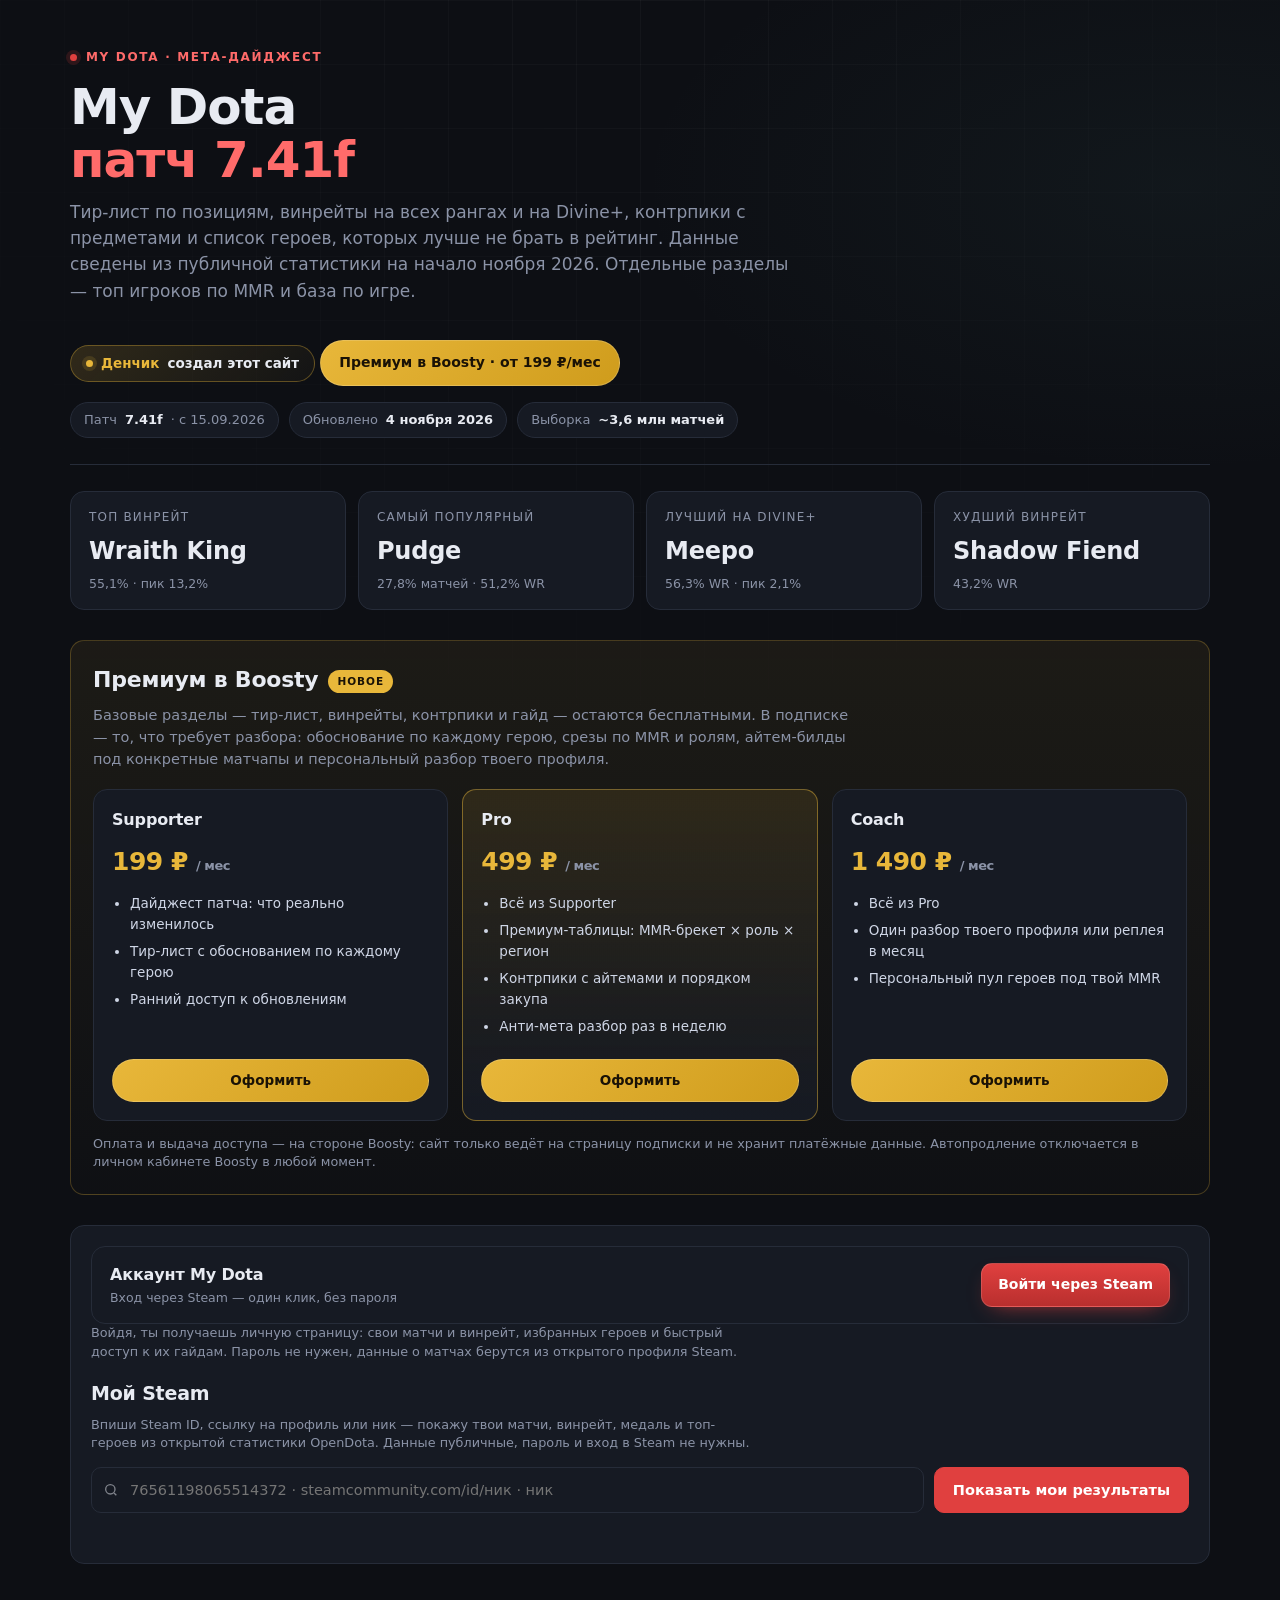
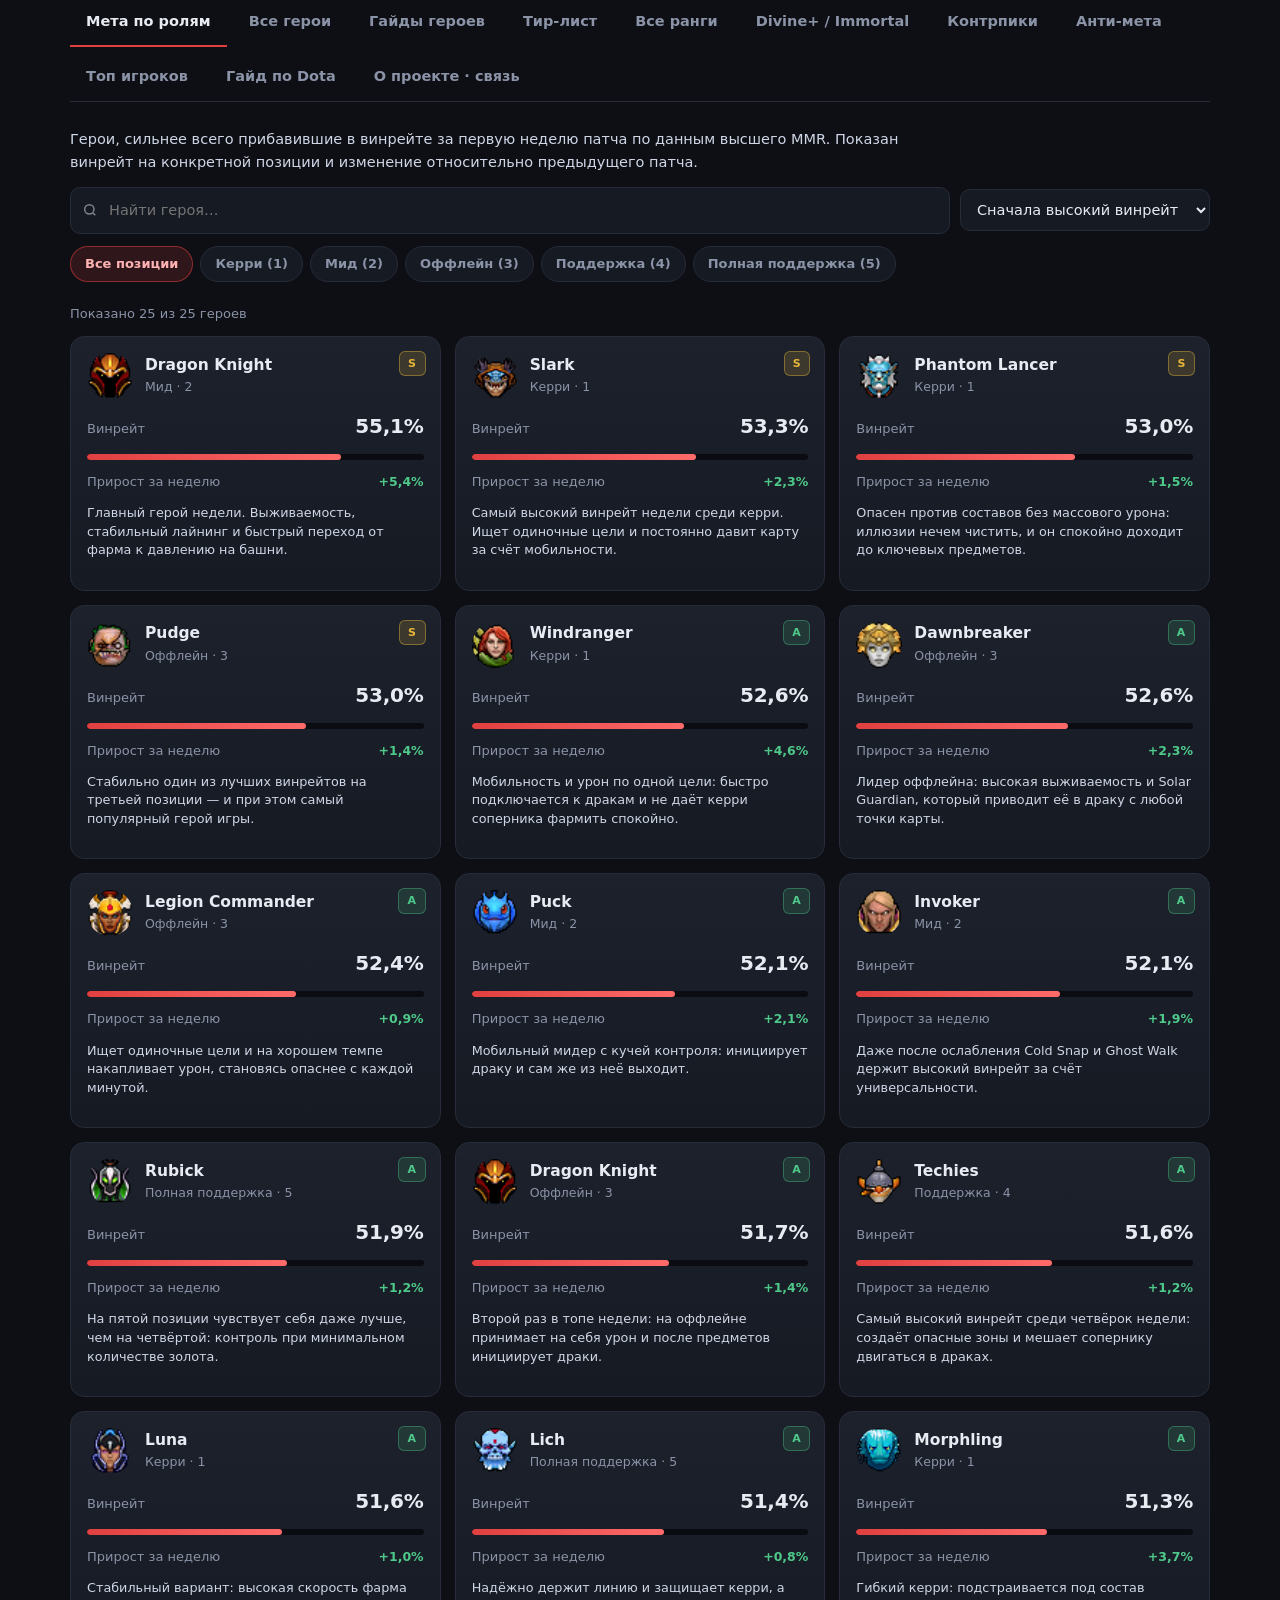
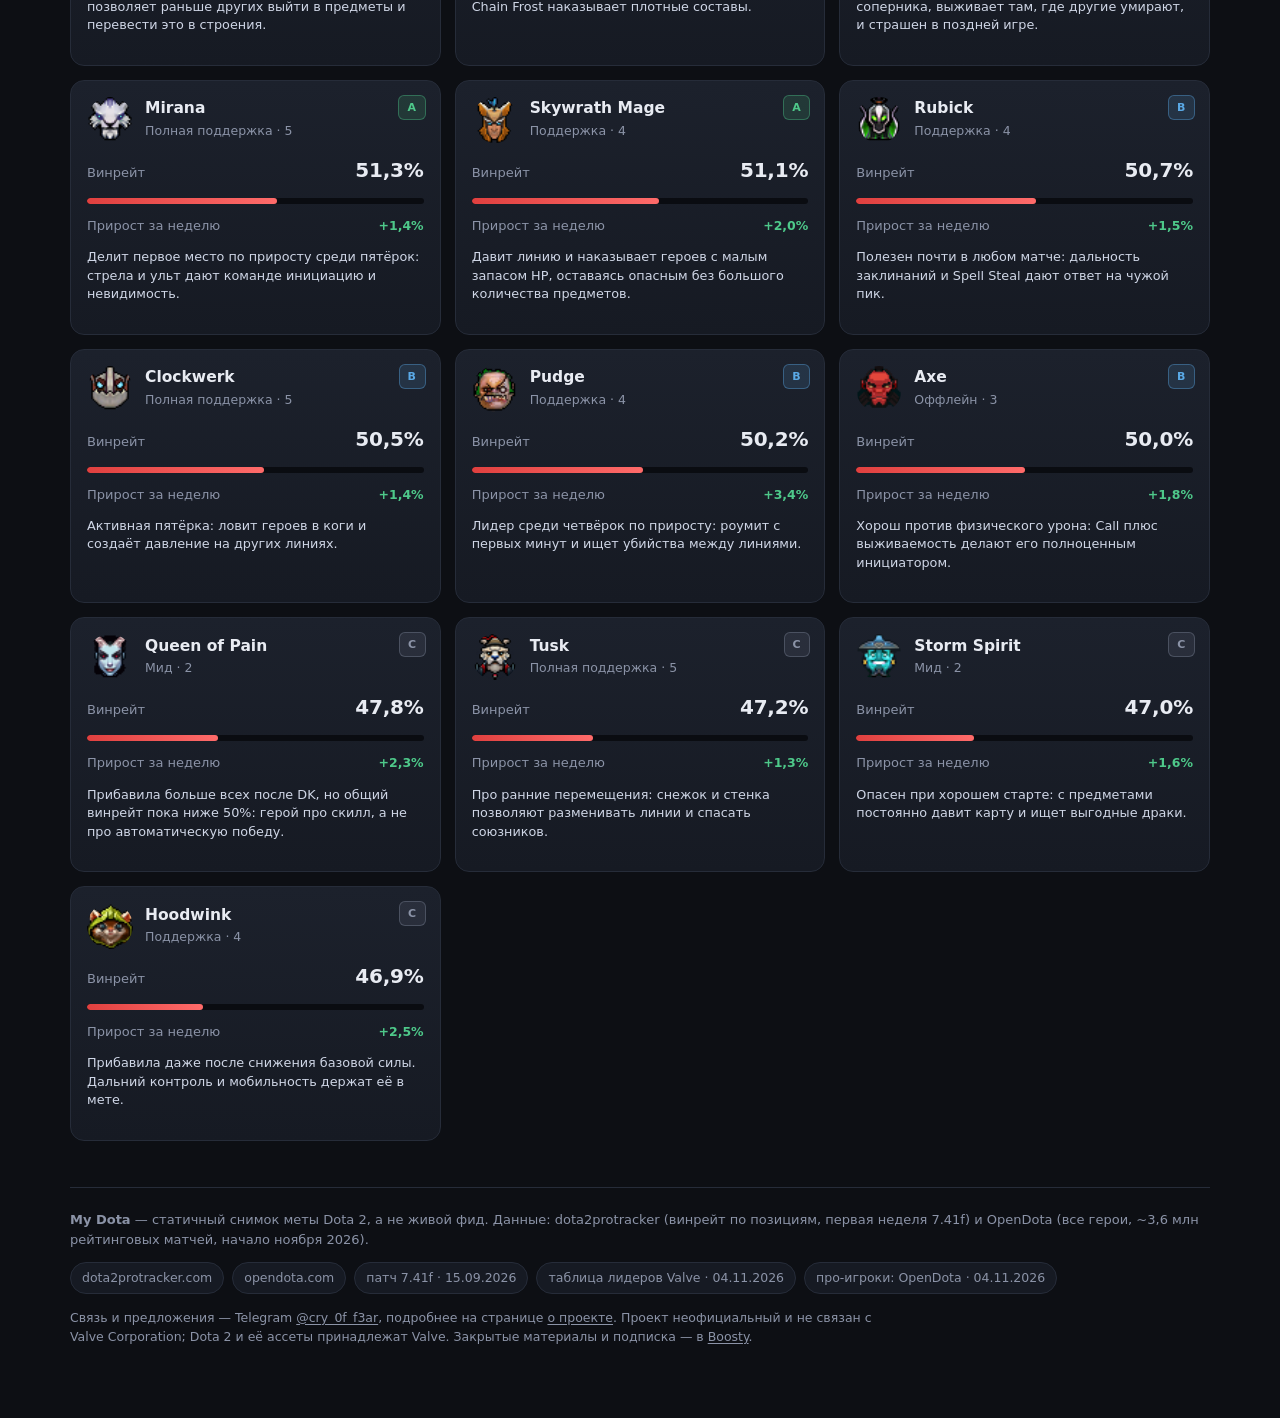
==== commit c9f59ae4: "Add files via upload" ====
--- a/index.html
+++ b/index.html
@@ -1,430 +1,16 @@
 <!DOCTYPE html>
-<html lang="ru">
+<html lang="ru" data-api="https://mydota-api.neobazanastimircik.workers.dev">
 <head>
 <meta charset="utf-8">
 <meta name="viewport" content="width=device-width, initial-scale=1">
 <title>My Dota — мета Dota 2, патч 7.41f</title>
-<link rel="icon" type="image/png" sizes="64x64" href="favicon.png?v=2">
-<link rel="apple-touch-icon" href="apple-touch-icon.png?v=2">
+<link rel="icon" href="favicon.ico?v=3" sizes="any">
+<link rel="icon" type="image/png" sizes="32x32" href="favicon-32.png?v=3">
+<link rel="apple-touch-icon" href="apple-touch-icon.png?v=3">
+<link rel="manifest" href="site.webmanifest">
+<meta name="theme-color" content="#0d0f14">
 <meta name="description" content="My Dota — мета Dota 2 патча 7.41f: все герои с винрейтами и пикрейтами, тир-лист по позициям, контрпики с предметами и анти-мета.">
-<style>
-  :root{
-    --bg:#0d0f14;
-    --bg-2:#12151c;
-    --panel:#161a23;
-    --panel-2:#1c212c;
-    --line:#262c39;
-    --text:#e8ebf2;
-    --muted:#8b93a7;
-    --red:#e0403f;
-    --red-soft:#ff6b6a;
-    --gold:#e8b73a;
-    --green:#4ec98a;
-    --blue:#5aa9e6;
-    --radius:14px;
-  }
-  *{box-sizing:border-box}
-  html,body{margin:0;padding:0}
-  body{
-    background:
-      radial-gradient(1100px 520px at 12% -12%, rgba(96,126,165,.10), transparent 62%),
-      radial-gradient(900px 480px at 92% 4%, rgba(78,134,132,.07), transparent 60%),
-      var(--bg);
-    color:var(--text);
-    font:16px/1.55 "Segoe UI", Inter, system-ui, -apple-system, Roboto, Arial, sans-serif;
-    -webkit-font-smoothing:antialiased;
-    min-height:100vh;
-  }
-  .wrap{max-width:1180px;margin:0 auto;padding:0 20px 72px;position:relative;z-index:1}
-
-  .bg-fx{position:fixed;inset:0;z-index:0;overflow:hidden;pointer-events:none}
-  .bg-video{
-    position:absolute;inset:0;width:100%;height:100%;
-    object-fit:cover;opacity:.75;
-  }
-  .bg-video::-webkit-media-controls{display:none!important}
-  .bg-fx i{
-    position:absolute;display:block;border-radius:50%;filter:blur(58px);
-    opacity:.4;animation:drift 26s ease-in-out infinite alternate;
-  }
-  .bg-fx i:nth-child(1){width:540px;height:540px;left:-140px;top:-120px;background:radial-gradient(circle,rgba(224,64,63,.6),transparent 68%);animation-duration:24s}
-  .bg-fx i:nth-child(2){width:480px;height:480px;right:-130px;top:110px;background:radial-gradient(circle,rgba(90,169,230,.45),transparent 68%);animation-duration:32s;animation-delay:-7s}
-  .bg-fx i:nth-child(3){width:400px;height:400px;left:32%;bottom:-160px;background:radial-gradient(circle,rgba(232,183,58,.34),transparent 68%);animation-duration:39s;animation-delay:-14s}
-  .bg-fx .grid-fx{
-    position:absolute;inset:0;
-    background-image:linear-gradient(rgba(255,255,255,.03) 1px,transparent 1px),linear-gradient(90deg,rgba(255,255,255,.03) 1px,transparent 1px);
-    background-size:64px 64px;
-    -webkit-mask-image:radial-gradient(circle at 50% 0%,#000,transparent 78%);
-    mask-image:radial-gradient(circle at 50% 0%,#000,transparent 78%);
-  }
-  @keyframes drift{
-    from{transform:translate3d(0,0,0) scale(1)}
-    to{transform:translate3d(46px,-34px,0) scale(1.14)}
-  }
-  @media (prefers-reduced-motion:reduce){
-    .bg-fx i{animation:none}
-    .bg-video{display:none}
-  }
-  @media (max-width:680px){
-    .bg-fx i{filter:blur(42px);opacity:.32}
-  }
-
-  header{padding:44px 0 26px;border-bottom:1px solid var(--line);position:relative}
-  .eyebrow{
-    display:inline-flex;align-items:center;gap:9px;
-    font-size:12px;letter-spacing:.14em;text-transform:uppercase;
-    color:var(--red-soft);font-weight:700;margin-bottom:14px;
-  }
-  .dot{width:7px;height:7px;border-radius:50%;background:var(--red);box-shadow:0 0 0 4px rgba(224,64,63,.16)}
-  h1{
-    margin:0 0 12px;font-size:clamp(30px,4.6vw,50px);line-height:1.06;
-    letter-spacing:-.02em;font-weight:800;
-  }
-  h1 span{color:var(--red-soft)}
-  .lede{max-width:720px;color:var(--muted);margin:0 0 22px;font-size:17px}
-  .credit{
-    display:inline-flex;align-items:center;gap:8px;margin:0 0 20px;
-    font-size:13.5px;font-weight:600;color:var(--text);
-    background:linear-gradient(135deg,rgba(232,183,58,.16),rgba(232,183,58,.03));
-    border:1px solid rgba(232,183,58,.34);border-radius:999px;padding:7px 15px;
-  }
-  .credit b{color:var(--gold)}
-  .credit::before{content:"";width:7px;height:7px;border-radius:50%;background:var(--gold);box-shadow:0 0 0 4px rgba(232,183,58,.14)}
-  .meta-row{display:flex;flex-wrap:wrap;gap:10px}
-  .chip{
-    display:inline-flex;align-items:center;gap:8px;
-    background:var(--panel);border:1px solid var(--line);
-    padding:7px 13px;border-radius:999px;font-size:13px;color:var(--muted);
-  }
-  .chip b{color:var(--text);font-weight:600}
-
-  .stats{display:grid;grid-template-columns:repeat(auto-fit,minmax(160px,1fr));gap:12px;margin:26px 0 8px}
-  .stat{background:var(--panel);border:1px solid var(--line);border-radius:var(--radius);padding:16px 18px}
-  .stat .k{font-size:12px;text-transform:uppercase;letter-spacing:.1em;color:var(--muted);margin-bottom:6px}
-  .stat .v{font-size:24px;font-weight:750;letter-spacing:-.01em}
-  .stat .s{font-size:12.5px;color:var(--muted);margin-top:4px}
-
-  .tabs{display:flex;flex-wrap:wrap;gap:6px;margin:34px 0 0;border-bottom:1px solid var(--line);overflow:visible}
-  .tab{
-    appearance:none;background:none;border:none;border-bottom:2px solid transparent;
-    color:var(--muted);font:inherit;font-size:14.5px;font-weight:600;cursor:pointer;
-    padding:12px 16px;white-space:nowrap;
-  }
-  .tab:hover{color:var(--text)}
-  .tab[aria-selected="true"]{color:var(--text);border-bottom-color:var(--red)}
-  .tab:focus-visible{outline:2px solid var(--red-soft);outline-offset:-2px;border-radius:6px}
-  .tab-link{text-decoration:none;display:inline-block}
-  .tab-link:hover{border-bottom-color:rgba(224,64,63,.45)}
-
-  .panel-view{padding-top:26px}
-  .panel-view[hidden]{display:none}
-
-  .controls{display:flex;flex-wrap:wrap;gap:10px;align-items:center;margin-bottom:12px}
-  .search{
-    flex:1 1 240px;min-width:200px;position:relative
-  }
-  .search input{
-    width:100%;background:var(--panel);border:1px solid var(--line);color:var(--text);
-    border-radius:10px;padding:11px 14px 11px 38px;font:inherit;font-size:14.5px;
-  }
-  .search input:focus{outline:none;border-color:var(--red);box-shadow:0 0 0 3px rgba(224,64,63,.14)}
-  .search svg{position:absolute;left:12px;top:50%;transform:translateY(-50%);opacity:.5}
-  select{
-    background:var(--panel);border:1px solid var(--line);color:var(--text);
-    border-radius:10px;padding:11px 12px;font:inherit;font-size:14.5px;cursor:pointer;
-  }
-  select:focus{outline:none;border-color:var(--red)}
-  .filters{display:flex;flex-wrap:wrap;gap:7px;margin:0 0 22px}
-  .f{
-    appearance:none;background:var(--panel);border:1px solid var(--line);color:var(--muted);
-    font:inherit;font-size:13px;font-weight:600;padding:7px 14px;border-radius:999px;cursor:pointer;
-  }
-  .f:hover{color:var(--text);border-color:#33405a}
-  .f[aria-pressed="true"]{background:rgba(224,64,63,.16);border-color:rgba(224,64,63,.55);color:#ffb3b2}
-  .f:focus-visible{outline:2px solid var(--red-soft);outline-offset:2px}
-
-  .count-line{font-size:13px;color:var(--muted);margin:0 0 12px}
-
-  .me{margin:30px 0 0;padding:20px;background:var(--panel);border:1px solid var(--line);border-radius:var(--radius)}
-  .me h2{margin:0 0 7px;font-size:19px;letter-spacing:-.01em}
-  .me .note{max-width:660px}
-  .me-form{display:flex;flex-wrap:wrap;gap:10px;align-items:center;margin-top:14px}
-  .me-form .search{flex:1 1 320px}
-  .me-btn{
-    appearance:none;background:var(--red);border:1px solid var(--red);color:#fff;
-    font:inherit;font-size:14.5px;font-weight:650;padding:11px 18px;border-radius:10px;cursor:pointer;
-  }
-  .me-btn:hover{background:#ef5150;border-color:#ef5150}
-  .me-btn:focus-visible{outline:2px solid var(--red-soft);outline-offset:2px}
-  .me-btn[disabled]{opacity:.55;cursor:progress}
-  .me-status{font-size:13px;color:var(--muted);margin:12px 0 0;min-height:18px}
-  .me-status.err{color:#ff8a89}
-  .me-card{display:flex;flex-wrap:wrap;gap:16px;align-items:center;margin-top:18px}
-  .me-ava{width:64px;height:64px;border-radius:14px;border:1px solid var(--line);background:var(--panel-2);object-fit:cover}
-  .me-who{flex:1 1 200px;min-width:170px}
-  .me-name{font-size:19px;font-weight:750;letter-spacing:-.01em}
-  .me-sub{font-size:13px;color:var(--muted);margin-top:3px}
-  .me-nums{display:flex;flex-wrap:wrap;gap:10px;margin-top:16px}
-  .me-num{background:var(--panel-2);border:1px solid var(--line);border-radius:11px;padding:10px 14px;min-width:112px}
-  .me-num .k{font-size:11.5px;text-transform:uppercase;letter-spacing:.09em;color:var(--muted)}
-  .me-num .v{font-size:18px;font-weight:750;margin-top:3px;letter-spacing:-.01em}
-  .me-heroes{display:grid;grid-template-columns:repeat(auto-fill,minmax(196px,1fr));gap:9px;margin-top:16px}
-  .me-hero{display:flex;align-items:center;gap:9px;background:var(--panel-2);border:1px solid var(--line);border-radius:11px;padding:9px 11px}
-  .me-hero .hn{font-size:13.5px;font-weight:600;flex:1;min-width:0;overflow:hidden;text-overflow:ellipsis;white-space:nowrap}
-  .me-hero .hv{font-size:13px;color:var(--green);font-weight:700}
-  .me-hero .hg{font-size:11.5px;color:var(--muted)}
-  .me-links{margin-top:15px;display:flex;flex-wrap:wrap;gap:14px;font-size:13px}
-  .me-links a{color:var(--red-soft);text-decoration:none;border-bottom:1px dotted rgba(255,107,106,.5)}
-  .me-links a:hover{border-bottom-style:solid}
-  @media (max-width:520px){
-    .me{padding:16px}
-    .me-ava{width:52px;height:52px}
-    .me-num{min-width:96px}
-  }
-  .grid{display:grid;grid-template-columns:repeat(auto-fill,minmax(276px,1fr));gap:14px}
-
-  .hero{
-    background:linear-gradient(180deg,var(--panel-2),var(--panel));
-    border:1px solid var(--line);border-radius:var(--radius);padding:16px;
-    display:flex;flex-direction:column;gap:12px;position:relative;overflow:hidden;
-  }
-  .hero:hover{border-color:#39445c}
-  .hero-top{display:flex;gap:12px;align-items:center}
-  .ava{
-    width:46px;height:46px;flex:0 0 46px;border-radius:50%;
-    display:grid;place-items:center;font-weight:800;font-size:16px;color:#0b0d12;
-    letter-spacing:-.02em;
-  }
-  .h-name{font-weight:700;font-size:15.5px;line-height:1.25}
-  .h-sub{font-size:12.5px;color:var(--muted);margin-top:2px}
-  .tier{
-    position:absolute;top:14px;right:14px;font-size:11px;font-weight:800;
-    padding:3px 8px;border-radius:6px;letter-spacing:.06em;
-  }
-  .t-S{background:rgba(232,183,58,.16);color:var(--gold);border:1px solid rgba(232,183,58,.42)}
-  .t-A{background:rgba(78,201,138,.14);color:var(--green);border:1px solid rgba(78,201,138,.38)}
-  .t-B{background:rgba(90,169,230,.14);color:var(--blue);border:1px solid rgba(90,169,230,.38)}
-  .t-C{background:rgba(139,147,167,.13);color:var(--muted);border:1px solid rgba(139,147,167,.34)}
-
-  .wr-row{display:flex;justify-content:space-between;align-items:baseline;font-size:13px;color:var(--muted)}
-  .wr-row b{font-size:20px;font-weight:750;color:var(--text);letter-spacing:-.01em}
-  .bar{height:6px;border-radius:99px;background:#0a0c11;overflow:hidden}
-  .bar i{display:block;height:100%;border-radius:99px;background:linear-gradient(90deg,var(--red),var(--red-soft))}
-  .tags{display:flex;flex-wrap:wrap;gap:6px}
-  .tag{font-size:11.5px;color:var(--muted);background:#0f131a;border:1px solid var(--line);padding:3px 8px;border-radius:6px}
-  .delta{font-weight:700;font-size:12.5px}
-  .up{color:var(--green)}
-  .down{color:var(--red-soft)}
-  .note{font-size:12.8px;color:var(--muted);margin:0;line-height:1.45}
-
-  .list-simple{display:grid;grid-template-columns:repeat(auto-fill,minmax(300px,1fr));gap:10px}
-  .row{
-    display:flex;align-items:center;gap:12px;background:var(--panel);
-    border:1px solid var(--line);border-radius:12px;padding:11px 14px;
-  }
-  .rank{font-size:13px;font-weight:800;color:var(--muted);width:26px;flex:0 0 26px;font-variant-numeric:tabular-nums}
-  .row .who{flex:1;min-width:0}
-  .row .who div:first-child{font-weight:650;font-size:14.5px}
-  .row .who div:last-child{font-size:12px;color:var(--muted)}
-  .row .num{font-weight:750;font-variant-numeric:tabular-nums}
-
-  .empty{
-    padding:40px 20px;text-align:center;color:var(--muted);
-    background:var(--panel);border:1px dashed var(--line);border-radius:var(--radius);
-  }
-
-  h2{font-size:22px;margin:0 0 6px;letter-spacing:-.01em}
-  .sec-lede{color:var(--muted);font-size:14.5px;margin:0 0 18px;max-width:760px}
-
-  .callout{
-    background:linear-gradient(135deg,rgba(224,64,63,.10),rgba(224,64,63,.02));
-    border:1px solid rgba(224,64,63,.28);border-radius:var(--radius);
-    padding:16px 18px;margin-bottom:22px;font-size:14px;color:#f0d7d7;
-  }
-  .callout b{color:#fff}
-
-  footer{margin-top:46px;padding-top:22px;border-top:1px solid var(--line);color:var(--muted);font-size:13px}
-  footer a{color:var(--muted);text-decoration:underline;text-underline-offset:2px}
-  footer a:hover{color:var(--text)}
-  .srcs{display:flex;flex-wrap:wrap;gap:8px;margin-top:12px}
-  .srcs span{background:var(--panel);border:1px solid var(--line);padding:5px 11px;border-radius:999px;font-size:12.5px}
-
-  .tl-row{
-    display:flex;gap:16px;align-items:flex-start;background:var(--panel);
-    border:1px solid var(--line);border-radius:var(--radius);padding:16px 18px;margin-bottom:12px;
-  }
-  .tl-badge{
-    flex:0 0 44px;width:44px;height:44px;border-radius:12px;display:grid;place-items:center;
-    font-size:19px;font-weight:800;
-  }
-  .b-S{background:rgba(232,183,58,.16);color:var(--gold);border:1px solid rgba(232,183,58,.42)}
-  .b-A{background:rgba(78,201,138,.14);color:var(--green);border:1px solid rgba(78,201,138,.38)}
-  .b-B{background:rgba(90,169,230,.14);color:var(--blue);border:1px solid rgba(90,169,230,.38)}
-  .b-C{background:rgba(139,147,167,.13);color:var(--muted);border:1px solid rgba(139,147,167,.34)}
-  .tl-body{flex:1;min-width:0}
-  .tl-label{font-size:12px;text-transform:uppercase;letter-spacing:.1em;color:var(--muted);margin-bottom:9px}
-  .tl-chips{display:flex;flex-wrap:wrap;gap:7px}
-  .tl-chip{
-    display:inline-flex;align-items:center;gap:8px;background:#0f131a;border:1px solid var(--line);
-    border-radius:999px;padding:4px 11px 4px 4px;font-size:13px;
-  }
-  .tl-chip .ava{width:24px;height:24px;flex:0 0 24px;border-radius:50%;font-size:10px;font-weight:800}
-  .tl-chip em{font-style:normal;color:var(--muted);font-size:12px}
-
-  .ban-strip{display:flex;flex-wrap:wrap;gap:10px;margin:0 0 24px}
-  .ban{
-    display:flex;align-items:center;gap:10px;background:rgba(224,64,63,.08);
-    border:1px solid rgba(224,64,63,.3);border-radius:11px;padding:9px 13px 9px 9px;
-  }
-  .ban .ava{width:32px;height:32px;flex:0 0 32px;border-radius:50%;font-size:12px}
-  .ban .bn{font-size:13.5px;font-weight:650}
-  .ban .br{font-size:11.5px;color:var(--muted)}
-
-  .counter-grid{display:grid;grid-template-columns:repeat(auto-fill,minmax(330px,1fr));gap:14px}
-  .counter{
-    background:linear-gradient(180deg,var(--panel-2),var(--panel));
-    border:1px solid var(--line);border-radius:var(--radius);padding:16px;
-  }
-  .counter-head{display:flex;gap:11px;align-items:center;margin-bottom:4px}
-  .counter-head .ava{width:40px;height:40px;flex:0 0 40px;border-radius:50%;font-size:14px}
-  .counter-head .cn{font-weight:700;font-size:15px}
-  .counter-head .cw{font-size:12px;color:var(--muted);margin-top:1px}
-  .counter-why{font-size:12.8px;color:var(--muted);margin:8px 0 12px;line-height:1.45}
-  .cols{display:grid;grid-template-columns:1fr 1fr;gap:12px}
-  .col h4{
-    margin:0 0 7px;font-size:11px;text-transform:uppercase;letter-spacing:.09em;
-    color:var(--muted);font-weight:700;
-  }
-  .pill{
-    display:inline-block;font-size:12.3px;padding:3px 9px;border-radius:7px;
-    background:#0f131a;border:1px solid var(--line);margin:0 4px 5px 0;color:#cfd5e3;
-  }
-  .pill-good{color:#a4e8c6;border-color:rgba(78,201,138,.34)}
-  .pill-bad{color:#ffb4b3;border-color:rgba(224,64,63,.34)}
-  .items-row{
-    border-top:1px solid var(--line);margin-top:12px;padding-top:10px;
-    font-size:12.5px;color:var(--muted);
-  }
-  .items-row b{color:var(--text);font-weight:600}
-
-  .hs-grid{display:grid;grid-template-columns:repeat(auto-fill,minmax(246px,1fr));gap:10px}
-  .hs-card{
-    display:flex;gap:11px;align-items:center;background:var(--panel);
-    border:1px solid var(--line);border-radius:12px;padding:11px 13px;
-  }
-  .hs-card:hover{border-color:#39445c}
-  .hs-card .ava{width:38px;height:38px;flex:0 0 38px;border-radius:50%;font-size:13px}
-  .hs-who{min-width:0;flex:1}
-  .hs-name{font-weight:650;font-size:14px;white-space:nowrap;overflow:hidden;text-overflow:ellipsis}
-  .hs-sub{font-size:11.5px;color:var(--muted);margin-top:2px}
-  .hs-nums{text-align:right;flex:0 0 auto}
-  .hs-wr{font-weight:750;font-size:15px;font-variant-numeric:tabular-nums}
-  .hs-pick{font-size:11px;color:var(--muted);margin-top:1px}
-  .attr-str{color:#ff9c8a}
-  .attr-agi{color:#8fe39b}
-  .attr-int{color:#8fc4ff}
-  .attr-uni{color:#d9a8ff}
-
-  @media (max-width:560px){
-    header{padding:30px 0 20px}
-    .grid{grid-template-columns:1fr}
-    .stats{grid-template-columns:repeat(2,1fr)}
-    .tier{top:12px;right:12px}
-  }
-  .lb-h{margin:26px 0 4px;font-size:16.5px;color:var(--text)}
-  .lb-wrap{overflow-x:auto;border:1px solid var(--line);border-radius:12px;margin-bottom:22px;background:var(--panel)}
-  .lb-table{width:100%;border-collapse:collapse;font-size:13.5px;min-width:420px}
-  .lb-table th{text-align:left;font-weight:600;font-size:11px;text-transform:uppercase;letter-spacing:.05em;color:var(--muted);padding:10px 14px;border-bottom:1px solid var(--line);background:var(--panel-2)}
-  .lb-table td{padding:9px 14px;border-bottom:1px solid rgba(38,44,57,.65)}
-  .lb-table tr:last-child td{border-bottom:none}
-  .lb-rank{width:56px;color:var(--muted);font-variant-numeric:tabular-nums}
-  .lb-top{color:var(--gold);font-weight:700}
-  .lb-name{font-weight:600}
-  .lb-team{color:var(--muted)}
-  .team-grid{display:grid;grid-template-columns:repeat(auto-fill,minmax(238px,1fr));gap:10px;margin-bottom:20px}
-  .team-card{background:var(--panel);border:1px solid var(--line);border-radius:12px;padding:12px 14px}
-  .team-name{font-weight:700;font-size:14px}
-  .team-count{font-size:11.5px;color:var(--muted);margin:2px 0 9px}
-  .team-players{display:flex;flex-wrap:wrap;gap:5px}
-  .team-p{font-size:11.5px;background:var(--panel-2);border:1px solid var(--line);border-radius:999px;padding:2px 9px;color:#cfd6e6}
-  .panel-view h3{margin:24px 0 6px;font-size:16.5px;letter-spacing:-.01em}
-  .panel-view ul{margin:0 0 18px;padding-left:20px;color:#cfd6e6}
-  .panel-view ul li{margin-bottom:7px}
-  .panel-view p{margin:0 0 14px;color:#cfd6e6;max-width:840px}
-  @media (max-width:560px){
-    .lb-table{font-size:12.5px}
-    .lb-table th,.lb-table td{padding:8px 10px}
-  }
-
-  .prem-cta{
-    display:inline-flex;align-items:center;justify-content:center;gap:8px;
-    margin-top:14px;padding:11px 18px;border-radius:999px;
-    background:linear-gradient(135deg,#e8b73a,#cf9c1c);color:#1a1206;
-    font-weight:750;font-size:14px;text-decoration:none;
-    border:1px solid rgba(255,255,255,.18);
-    transition:transform .15s ease,filter .15s ease;
-  }
-  .prem-cta:hover{transform:translateY(-1px);filter:brightness(1.06)}
-  .prem-cta:focus-visible{outline:2px solid var(--gold);outline-offset:3px}
-
-  .premium{
-    margin:30px 0 0;padding:22px;border-radius:var(--radius);
-    background:linear-gradient(180deg,rgba(232,183,58,.07),rgba(232,183,58,.01));
-    border:1px solid rgba(232,183,58,.26);
-  }
-  .prem-badge{
-    display:inline-block;margin-left:10px;vertical-align:middle;
-    font-size:10.5px;letter-spacing:.09em;text-transform:uppercase;font-weight:750;
-    color:#1a1206;background:var(--gold);border-radius:999px;padding:3px 9px;
-  }
-  .plans{display:grid;grid-template-columns:repeat(auto-fit,minmax(228px,1fr));gap:14px;margin:4px 0 14px}
-  .plan{
-    display:flex;flex-direction:column;background:var(--panel);
-    border:1px solid var(--line);border-radius:var(--radius);padding:18px;
-  }
-  .plan.hot{
-    border-color:rgba(232,183,58,.46);
-    background:linear-gradient(180deg,rgba(232,183,58,.11),var(--panel));
-  }
-  .plan h3{margin:0;font-size:16px;letter-spacing:-.01em}
-  .plan .price{
-    margin:10px 0 12px;font-size:25px;font-weight:800;color:var(--gold);
-    font-variant-numeric:tabular-nums;letter-spacing:-.02em;
-  }
-  .plan .price span{font-size:13px;font-weight:600;color:var(--muted)}
-  .plan ul{margin:0 0 16px;padding-left:18px;color:#cfd6e6;font-size:13.5px;line-height:1.55}
-  .plan ul li{margin-bottom:6px}
-  .plan .prem-cta{margin-top:auto;width:100%;padding:10px 14px;font-size:13.5px}
-
-  .foot-note{margin-top:14px;font-size:12.5px;line-height:1.55;color:var(--muted);max-width:820px}
-
-  .hs-card[data-guide]{cursor:pointer}
-  .hs-card[data-guide]:hover{border-color:var(--red)}
-  .gd-head{display:flex;gap:14px;align-items:center;margin:6px 0 18px}
-  .gd-head .ava{width:56px;height:56px;flex:0 0 56px;border-radius:50%;font-size:17px}
-  .gd-title{font-size:22px;font-weight:750;letter-spacing:-.02em}
-  .gd-meta{font-size:12.5px;color:var(--muted);margin-top:3px}
-  .gd-cols{display:grid;grid-template-columns:repeat(auto-fit,minmax(196px,1fr));gap:12px;margin:0 0 18px}
-  .gd-col{background:#11151f;border:1px solid var(--line);border-radius:12px;padding:12px 14px}
-  .gd-col h4{margin:0 0 10px;font-size:11.5px;letter-spacing:.06em;text-transform:uppercase;color:var(--muted);font-weight:650}
-  .gd-item{font-size:13.2px;color:#cfd6e6;margin-bottom:9px}
-  .gd-item b{font-weight:600;color:var(--text)}
-  .gd-bar{height:4px;background:#1b2130;border-radius:3px;overflow:hidden;margin-top:5px}
-  .gd-bar i{display:block;height:100%;background:linear-gradient(90deg,#e0403f,#f0a15d)}
-  .gd-h{font-size:15px;font-weight:700;margin:22px 0 10px;letter-spacing:-.01em}
-  .gd-duo{display:grid;grid-template-columns:1fr 1fr;gap:14px}
-  .gd-row{display:flex;align-items:center;gap:9px;padding:6px 0;border-bottom:1px solid rgba(255,255,255,.05);font-size:13.2px}
-  .gd-row .ava{width:26px;height:26px;flex:0 0 26px;border-radius:50%;font-size:10px}
-  .gd-pct{margin-left:auto;font-variant-numeric:tabular-nums;font-weight:650}
-  .gd-dur{display:flex;gap:7px;align-items:flex-end;height:132px;margin:6px 0 24px;padding:0 2px}
-  .gd-dur .b{flex:1;display:flex;flex-direction:column;justify-content:flex-end;align-items:center;gap:5px;font-size:10px;color:var(--muted)}
-  .gd-dur .b i{display:block;width:100%;border-radius:4px 4px 0 0;background:linear-gradient(180deg,#e0403f,#6e2023)}
-  .gd-dur .b em{font-style:normal;color:var(--text);font-size:10.5px;font-variant-numeric:tabular-nums}
-  .gd-back{margin:0 0 14px}
-  @media (max-width:640px){
-    .gd-duo{grid-template-columns:1fr}
-  }
-</style>
+<link rel="stylesheet" href="style.css">
 <meta name="robots" content="index, follow, max-image-preview:large">
 <meta name="yandex-verification" content="4ac2145c59e96c91">
 <meta name="yandex-verification" content="5eb9f555be0d7162">
@@ -436,6 +22,12 @@
 <meta property="og:url" content="https://metadoty.github.io/">
 <meta property="og:locale" content="ru_RU">
 <meta name="twitter:card" content="summary_large_image">
+<meta property="og:image" content="https://metadoty.github.io/og-image.png">
+<meta property="og:image:width" content="1200">
+<meta property="og:image:height" content="630">
+<meta property="og:image:type" content="image/png">
+<meta property="og:image:alt" content="My Dota — мета Dota 2, патч 7.41f: тир-лист, винрейты, контрпики">
+<meta name="twitter:image" content="https://metadoty.github.io/og-image.png">
 <script type="application/ld+json">{"@context":"https://schema.org","@type":"WebSite","name":"My Dota","alternateName":["MyDota","Май Дота"],"url":"https://metadoty.github.io/","description":"My Dota — мета Dota 2 патча 7.41f: все герои с винрейтами и пикрейтами, тир-лист по позициям, контрпики с предметами и анти-мета.","inLanguage":"ru"}</script>
 <!-- Yandex.Metrika counter -->
 <script type="text/javascript" >
@@ -539,6 +131,7 @@
   </section>
 
   <section class="me" id="me" aria-labelledby="me-title">
+    <div id="acct" class="acct-wrap"></div>
     <h2 id="me-title">Мой Steam</h2>
     <p class="note">Впиши Steam ID, ссылку на профиль или ник — покажу твои матчи, винрейт, медаль и топ-героев из открытой статистики OpenDota. Данные публичные, пароль и вход в Steam не нужны.</p>
     <form class="me-form" id="me-form" novalidate>
@@ -800,11 +393,12 @@
   </footer>
 </div>
 
+<script src="heroIcons.js"></script>
 <script>
 (function(){
   var allHeroes = [{"n":"Anti-Mage","a":"agi","t":"Melee","r":["Carry","Escape","Nuker"],"w":51.2,"p":16.35,"h":51},{"n":"Axe","a":"str","t":"Melee","r":["Initiator","Durable","Disabler","Carry"],"w":50.4,"p":16.59,"h":48.8},{"n":"Bane","a":"all","t":"Ranged","r":["Support","Disabler","Nuker","Durable"],"w":48.6,"p":2.72,"h":50.6},{"n":"Bloodseeker","a":"agi","t":"Melee","r":["Carry","Disabler","Nuker","Initiator"],"w":51.7,"p":4.43,"h":51.3},{"n":"Crystal Maiden","a":"int","t":"Ranged","r":["Support","Disabler","Nuker"],"w":51.7,"p":15.03,"h":49.6},{"n":"Drow Ranger","a":"agi","t":"Ranged","r":["Carry","Disabler","Pusher"],"w":46.6,"p":14.49,"h":45.1},{"n":"Earthshaker","a":"str","t":"Melee","r":["Support","Initiator","Disabler","Nuker"],"w":50.6,"p":16.22,"h":51.1},{"n":"Juggernaut","a":"agi","t":"Melee","r":["Carry","Pusher","Escape"],"w":52.5,"p":18.48,"h":52.5},{"n":"Mirana","a":"agi","t":"Ranged","r":["Carry","Support","Escape","Nuker","Disabler"],"w":51.6,"p":10.13,"h":50.6},{"n":"Morphling","a":"agi","t":"Ranged","r":["Carry","Escape","Durable","Nuker","Disabler"],"w":47.7,"p":3.78,"h":48.6},{"n":"Shadow Fiend","a":"agi","t":"Ranged","r":["Carry","Nuker"],"w":43.6,"p":8.8,"h":40.9},{"n":"Phantom Lancer","a":"agi","t":"Melee","r":["Carry","Escape","Pusher","Nuker"],"w":53,"p":12.11,"h":52.8},{"n":"Puck","a":"int","t":"Ranged","r":["Initiator","Disabler","Escape","Nuker"],"w":46.5,"p":2.93,"h":49.1},{"n":"Pudge","a":"str","t":"Melee","r":["Disabler","Initiator","Durable","Nuker"],"w":51.3,"p":27.23,"h":49.9},{"n":"Razor","a":"agi","t":"Ranged","r":["Carry","Durable","Nuker","Pusher"],"w":50.2,"p":6.71,"h":49.8},{"n":"Sand King","a":"all","t":"Melee","r":["Initiator","Disabler","Support","Nuker","Escape"],"w":49.6,"p":4.31,"h":47.7},{"n":"Storm Spirit","a":"int","t":"Ranged","r":["Carry","Escape","Nuker","Initiator","Disabler"],"w":46.6,"p":5.63,"h":46.5},{"n":"Sven","a":"str","t":"Melee","r":["Carry","Disabler","Initiator","Durable","Nuker"],"w":51.3,"p":10.91,"h":51.6},{"n":"Tiny","a":"str","t":"Melee","r":["Carry","Nuker","Pusher","Initiator","Durable","Disabler"],"w":45,"p":4.56,"h":45.4},{"n":"Vengeful Spirit","a":"agi","t":"Ranged","r":["Support","Initiator","Disabler","Nuker","Escape"],"w":52.3,"p":9.2,"h":50.4},{"n":"Windranger","a":"all","t":"Ranged","r":["Carry","Support","Disabler","Escape","Nuker"],"w":48.5,"p":16.66,"h":48.9},{"n":"Zeus","a":"int","t":"Ranged","r":["Nuker","Carry"],"w":50.1,"p":13.18,"h":49},{"n":"Kunkka","a":"str","t":"Melee","r":["Carry","Support","Disabler","Initiator","Durable","Nuker"],"w":49.3,"p":4.8,"h":49},{"n":"Lina","a":"int","t":"Ranged","r":["Support","Carry","Nuker","Disabler"],"w":47.1,"p":13.88,"h":47.4},{"n":"Lion","a":"int","t":"Ranged","r":["Support","Disabler","Nuker","Initiator"],"w":48.8,"p":24.5,"h":48.5},{"n":"Shadow Shaman","a":"int","t":"Ranged","r":["Support","Pusher","Disabler","Nuker","Initiator"],"w":51.7,"p":15.47,"h":51},{"n":"Slardar","a":"str","t":"Melee","r":["Carry","Durable","Initiator","Disabler","Escape"],"w":49.4,"p":6.6,"h":47.6},{"n":"Tidehunter","a":"str","t":"Melee","r":["Initiator","Durable","Disabler","Nuker","Carry"],"w":49.1,"p":11.31,"h":47.5},{"n":"Witch Doctor","a":"int","t":"Ranged","r":["Support","Nuker","Disabler"],"w":52.1,"p":17.36,"h":50.5},{"n":"Lich","a":"int","t":"Ranged","r":["Support","Nuker"],"w":52.5,"p":10.71,"h":51.8},{"n":"Riki","a":"agi","t":"Melee","r":["Carry","Escape","Disabler"],"w":52.8,"p":6.47,"h":51.7},{"n":"Enigma","a":"all","t":"Ranged","r":["Disabler","Initiator","Pusher"],"w":50.7,"p":4.39,"h":56.3},{"n":"Tinker","a":"int","t":"Ranged","r":["Carry","Nuker","Pusher"],"w":47,"p":5.67,"h":49.9},{"n":"Sniper","a":"agi","t":"Ranged","r":["Carry","Nuker"],"w":49.9,"p":19.98,"h":47.5},{"n":"Necrophos","a":"int","t":"Ranged","r":["Carry","Nuker","Durable","Disabler"],"w":51,"p":14.9,"h":49.5},{"n":"Warlock","a":"int","t":"Ranged","r":["Support","Initiator","Disabler"],"w":50,"p":5.93,"h":48.1},{"n":"Beastmaster","a":"all","t":"Melee","r":["Initiator","Disabler","Durable","Nuker"],"w":46,"p":2.3,"h":48.5},{"n":"Queen of Pain","a":"int","t":"Ranged","r":["Carry","Nuker","Escape"],"w":47.6,"p":8.5,"h":47.4},{"n":"Venomancer","a":"all","t":"Ranged","r":["Support","Nuker","Initiator","Pusher","Disabler"],"w":48.5,"p":7.56,"h":47.9},{"n":"Faceless Void","a":"agi","t":"Melee","r":["Carry","Initiator","Disabler","Escape","Durable"],"w":48.6,"p":7.96,"h":49.2},{"n":"Wraith King","a":"str","t":"Melee","r":["Carry","Support","Durable","Disabler","Initiator"],"w":55.2,"p":13.08,"h":52.8},{"n":"Death Prophet","a":"all","t":"Ranged","r":["Carry","Pusher","Nuker","Disabler"],"w":48.4,"p":5.23,"h":49},{"n":"Phantom Assassin","a":"agi","t":"Melee","r":["Carry","Escape"],"w":51.2,"p":14.04,"h":49.9},{"n":"Pugna","a":"int","t":"Ranged","r":["Nuker","Pusher"],"w":50.1,"p":4.73,"h":51.7},{"n":"Templar Assassin","a":"agi","t":"Ranged","r":["Carry","Escape"],"w":45.6,"p":5.25,"h":45.9},{"n":"Viper","a":"agi","t":"Ranged","r":["Carry","Durable","Initiator","Disabler"],"w":48.5,"p":8.67,"h":49.3},{"n":"Luna","a":"agi","t":"Ranged","r":["Carry","Nuker","Pusher"],"w":50.8,"p":11.41,"h":50.1},{"n":"Dragon Knight","a":"str","t":"Melee","r":["Carry","Pusher","Durable","Disabler","Initiator","Nuker"],"w":52.8,"p":13.96,"h":52.2},{"n":"Dazzle","a":"all","t":"Ranged","r":["Support","Nuker","Disabler"],"w":50.8,"p":5.68,"h":51.7},{"n":"Clockwerk","a":"str","t":"Melee","r":["Initiator","Disabler","Durable","Nuker"],"w":47.8,"p":2.51,"h":49.4},{"n":"Leshrac","a":"int","t":"Ranged","r":["Carry","Support","Nuker","Pusher","Disabler"],"w":51.2,"p":2.49,"h":53.1},{"n":"Nature\u0027s Prophet","a":"all","t":"Ranged","r":["Carry","Pusher","Escape","Nuker"],"w":43.9,"p":9.09,"h":45},{"n":"Lifestealer","a":"str","t":"Melee","r":["Carry","Durable","Escape","Disabler"],"w":51.3,"p":13.18,"h":51.4},{"n":"Dark Seer","a":"int","t":"Melee","r":["Initiator","Escape","Disabler"],"w":49.3,"p":3.88,"h":50.7},{"n":"Clinkz","a":"agi","t":"Ranged","r":["Carry","Escape","Pusher"],"w":49.9,"p":4.94,"h":50.5},{"n":"Omniknight","a":"str","t":"Melee","r":["Support","Durable","Nuker"],"w":50.5,"p":2.37,"h":52.6},{"n":"Enchantress","a":"int","t":"Ranged","r":["Support","Pusher","Durable","Disabler"],"w":47.9,"p":2.67,"h":47.6},{"n":"Huskar","a":"str","t":"Ranged","r":["Carry","Durable","Initiator"],"w":46,"p":4.83,"h":46.6},{"n":"Night Stalker","a":"str","t":"Melee","r":["Carry","Initiator","Durable","Disabler","Nuker"],"w":51.7,"p":7.02,"h":53},{"n":"Broodmother","a":"agi","t":"Melee","r":["Carry","Pusher","Escape","Nuker"],"w":50,"p":2.48,"h":49.7},{"n":"Bounty Hunter","a":"agi","t":"Melee","r":["Escape","Nuker"],"w":51.6,"p":6.54,"h":54.9},{"n":"Weaver","a":"agi","t":"Ranged","r":["Carry","Escape"],"w":47.7,"p":5.73,"h":46.9},{"n":"Jakiro","a":"int","t":"Ranged","r":["Support","Nuker","Pusher","Disabler"],"w":48.7,"p":7.92,"h":46.5},{"n":"Batrider","a":"all","t":"Ranged","r":["Initiator","Disabler","Escape"],"w":44.9,"p":1.18,"h":47.4},{"n":"Chen","a":"int","t":"Ranged","r":["Support","Pusher"],"w":45.6,"p":0.54,"h":49.3},{"n":"Spectre","a":"agi","t":"Melee","r":["Carry","Durable","Escape"],"w":52.9,"p":9.37,"h":52.7},{"n":"Ancient Apparition","a":"int","t":"Ranged","r":["Support","Disabler","Nuker"],"w":51.2,"p":7.69,"h":49.4},{"n":"Doom","a":"str","t":"Melee","r":["Carry","Disabler","Initiator","Durable","Nuker"],"w":48,"p":5.71,"h":50},{"n":"Ursa","a":"agi","t":"Melee","r":["Carry","Durable","Disabler"],"w":48.8,"p":7.6,"h":50.6},{"n":"Spirit Breaker","a":"str","t":"Melee","r":["Carry","Initiator","Disabler","Durable","Escape"],"w":52.1,"p":17.15,"h":52.4},{"n":"Gyrocopter","a":"agi","t":"Ranged","r":["Carry","Nuker","Disabler"],"w":47,"p":4.36,"h":46.2},{"n":"Alchemist","a":"str","t":"Melee","r":["Carry","Support","Durable","Disabler","Initiator","Nuker"],"w":47.4,"p":3.22,"h":46.4},{"n":"Invoker","a":"int","t":"Ranged","r":["Carry","Nuker","Disabler","Escape","Pusher"],"w":50.7,"p":17.68,"h":52.1},{"n":"Silencer","a":"int","t":"Ranged","r":["Carry","Support","Disabler","Initiator","Nuker"],"w":50.6,"p":10.15,"h":49.5},{"n":"Outworld Devourer","a":"int","t":"Ranged","r":["Carry","Nuker","Disabler"],"w":53,"p":12.18,"h":54.1},{"n":"Lycan","a":"str","t":"Melee","r":["Carry","Pusher","Durable","Escape"],"w":48.8,"p":1.48,"h":52},{"n":"Brewmaster","a":"all","t":"Melee","r":["Carry","Initiator","Durable","Disabler","Nuker"],"w":51,"p":2.15,"h":52},{"n":"Shadow Demon","a":"int","t":"Ranged","r":["Support","Disabler","Initiator","Nuker"],"w":43.9,"p":2.07,"h":46.5},{"n":"Lone Druid","a":"agi","t":"Ranged","r":["Carry","Pusher","Durable"],"w":49.1,"p":3.03,"h":49.5},{"n":"Chaos Knight","a":"str","t":"Melee","r":["Carry","Disabler","Durable","Pusher","Initiator"],"w":51.5,"p":4.53,"h":50.6},{"n":"Meepo","a":"agi","t":"Melee","r":["Carry","Escape","Nuker","Disabler","Initiator","Pusher"],"w":52.9,"p":2.29,"h":56.2},{"n":"Treant Protector","a":"str","t":"Melee","r":["Support","Initiator","Durable","Disabler","Escape"],"w":45.8,"p":2.09,"h":46.2},{"n":"Ogre Magi","a":"str","t":"Melee","r":["Support","Nuker","Disabler","Durable","Initiator"],"w":50.4,"p":17.59,"h":48.5},{"n":"Undying","a":"str","t":"Melee","r":["Support","Durable","Disabler","Nuker"],"w":50,"p":10.99,"h":48.9},{"n":"Rubick","a":"int","t":"Ranged","r":["Support","Disabler","Nuker"],"w":49.4,"p":19.31,"h":49.8},{"n":"Disruptor","a":"int","t":"Ranged","r":["Support","Disabler","Nuker","Initiator"],"w":50.5,"p":7.85,"h":51.3},{"n":"Nyx Assassin","a":"all","t":"Melee","r":["Disabler","Nuker","Initiator","Escape"],"w":52.7,"p":9.94,"h":53.2},{"n":"Naga Siren","a":"agi","t":"Melee","r":["Carry","Support","Pusher","Disabler","Initiator","Escape"],"w":49.1,"p":1.75,"h":48.4},{"n":"Keeper of the Light","a":"int","t":"Ranged","r":["Support","Nuker","Disabler"],"w":48.9,"p":4.64,"h":51.3},{"n":"Io","a":"all","t":"Ranged","r":["Support","Escape","Nuker"],"w":49.6,"p":4.25,"h":51.2},{"n":"Visage","a":"all","t":"Ranged","r":["Support","Nuker","Durable","Disabler","Pusher"],"w":52.2,"p":1.77,"h":55.2},{"n":"Slark","a":"agi","t":"Melee","r":["Carry","Escape","Disabler","Nuker"],"w":50.1,"p":13.85,"h":50.4},{"n":"Medusa","a":"agi","t":"Ranged","r":["Carry","Disabler","Durable"],"w":49.2,"p":2.74,"h":47.2},{"n":"Troll Warlord","a":"agi","t":"Ranged","r":["Carry","Pusher","Disabler","Durable"],"w":52.2,"p":3.18,"h":51.1},{"n":"Centaur Warrunner","a":"str","t":"Melee","r":["Durable","Initiator","Disabler","Nuker","Escape"],"w":49.8,"p":5.27,"h":48.4},{"n":"Magnus","a":"all","t":"Melee","r":["Initiator","Disabler","Nuker","Escape"],"w":49.2,"p":10.83,"h":50},{"n":"Timbersaw","a":"str","t":"Melee","r":["Nuker","Durable","Escape"],"w":45.5,"p":6.23,"h":45.5},{"n":"Bristleback","a":"str","t":"Melee","r":["Carry","Durable","Initiator","Nuker"],"w":49.4,"p":6.89,"h":44.7},{"n":"Tusk","a":"str","t":"Melee","r":["Initiator","Disabler","Nuker"],"w":47.7,"p":4.58,"h":48.9},{"n":"Skywrath Mage","a":"int","t":"Ranged","r":["Support","Nuker","Disabler"],"w":49.8,"p":11.96,"h":48.7},{"n":"Abaddon","a":"all","t":"Melee","r":["Support","Carry","Durable"],"w":51.1,"p":3.26,"h":50.6},{"n":"Elder Titan","a":"str","t":"Melee","r":["Initiator","Disabler","Nuker","Durable"],"w":49.6,"p":1.09,"h":52.1},{"n":"Legion Commander","a":"str","t":"Melee","r":["Carry","Disabler","Initiator","Durable","Nuker"],"w":52.7,"p":15.25,"h":51.2},{"n":"Techies","a":"all","t":"Ranged","r":["Nuker","Disabler"],"w":51,"p":14.79,"h":50.9},{"n":"Ember Spirit","a":"agi","t":"Melee","r":["Carry","Escape","Nuker","Disabler","Initiator"],"w":48.4,"p":6.15,"h":49.4},{"n":"Earth Spirit","a":"str","t":"Melee","r":["Nuker","Escape","Disabler","Initiator","Durable"],"w":49.2,"p":3.75,"h":50.6},{"n":"Underlord","a":"str","t":"Melee","r":["Support","Nuker","Disabler","Durable","Escape"],"w":48.4,"p":4.9,"h":45.8},{"n":"Terrorblade","a":"agi","t":"Melee","r":["Carry","Pusher","Nuker"],"w":45.3,"p":4.08,"h":46.4},{"n":"Phoenix","a":"str","t":"Ranged","r":["Support","Nuker","Initiator","Escape","Disabler"],"w":51.6,"p":4.95,"h":52.1},{"n":"Oracle","a":"int","t":"Ranged","r":["Support","Nuker","Disabler","Escape"],"w":49.5,"p":3.95,"h":52.1},{"n":"Winter Wyvern","a":"int","t":"Ranged","r":["Support","Disabler","Nuker"],"w":49.4,"p":6.12,"h":51.3},{"n":"Arc Warden","a":"all","t":"Ranged","r":["Carry","Escape","Nuker"],"w":51.5,"p":5.12,"h":52.1},{"n":"Monkey King","a":"agi","t":"Melee","r":["Carry","Escape","Disabler","Initiator"],"w":45.9,"p":5.46,"h":47.1},{"n":"Dark Willow","a":"int","t":"Ranged","r":["Support","Nuker","Disabler","Escape"],"w":48.8,"p":7.58,"h":50.8},{"n":"Pangolier","a":"all","t":"Melee","r":["Carry","Nuker","Disabler","Durable","Escape","Initiator"],"w":46.1,"p":3.26,"h":46.6},{"n":"Grimstroke","a":"int","t":"Ranged","r":["Support","Nuker","Disabler","Escape"],"w":52.1,"p":6.94,"h":52.6},{"n":"Hoodwink","a":"agi","t":"Ranged","r":["Support","Nuker","Escape","Disabler"],"w":47.2,"p":11.2,"h":47.8},{"n":"Void Spirit","a":"all","t":"Melee","r":["Carry","Escape","Nuker","Disabler"],"w":49.2,"p":3.81,"h":49},{"n":"Snapfire","a":"all","t":"Ranged","r":["Support","Nuker","Disabler","Escape"],"w":49.1,"p":8.92,"h":49},{"n":"Mars","a":"str","t":"Melee","r":["Carry","Initiator","Disabler","Durable"],"w":47.4,"p":4.03,"h":47.1},{"n":"Ring Master","a":"int","t":"Ranged","r":["Support","Nuker","Escape","Disabler"],"w":48.4,"p":4.6,"h":50.1},{"n":"Dawnbreaker","a":"str","t":"Melee","r":["Carry","Durable"],"w":52.1,"p":8.61,"h":52.2},{"n":"Marci","a":"all","t":"Melee","r":["Support","Carry","Initiator","Disabler","Escape"],"w":49.1,"p":5.17,"h":50.6},{"n":"Primal Beast","a":"str","t":"Melee","r":["Initiator","Durable","Disabler"],"w":49.4,"p":3.63,"h":51.8},{"n":"Muerta","a":"int","t":"Ranged","r":["Carry","Nuker","Disabler"],"w":48,"p":2.86,"h":47.1},{"n":"Kez","a":"agi","t":"Melee","r":["Carry","Escape","Disabler"],"w":45.4,"p":4.18,"h":44.9},{"n":"Largo","a":"str","t":"Melee","r":["Durable","Disabler","Support"],"w":47.5,"p":1.81,"h":49.4}];
 
-  var heroIcons = {"Bristleback":"[data-uri]","Oracle":"[data-uri]","Medusa":"[data-uri]","Dark Willow":"[data-uri]","Queen of Pain":"[data-uri]","Earth Spirit":"[data-uri]","Ancient Apparition":"[data-uri]","Windranger":"[data-uri]","Legion Commander":"[data-uri]","Shadow Demon":"[data-uri]","Troll Warlord":"[data-uri]","Riki":"[data-uri]","Marci":"[data-uri]","Treant Protector":"[data-uri]","Sven":"[data-uri]","Brewmaster":"[data-uri]","Alchemist":"[data-uri]","Puck":"[data-uri]","Chaos Knight":"[data-uri]","Underlord":"[data-uri]","Pugna":"[data-uri]","Dawnbreaker":"[data-uri]","Venomancer":"[data-uri]","Crystal Maiden":"[data-uri]","Jakiro":"[data-uri]","Sniper":"[data-uri]","Nature\u0027s Prophet":"[data-uri]","Kez":"[data-uri]","Phoenix":"[data-uri]","Phantom Assassin":"[data-uri]","Rubick":"[data-uri]","Zeus":"[data-uri]","Nyx Assassin":"[data-uri]","Broodmother":"[data-uri]","Dark Seer":"[data-uri]","Templar Assassin":"[data-uri]","Lion":"[data-uri]","Mirana":"[data-uri]","Doom":"[data-uri]","Storm Spirit":"[data-uri]","Grimstroke":"[data-uri]","Abaddon":"[data-uri]","Muerta":"[data-uri]","Razor":"[data-uri]","Pangolier":"[data-uri]","Spirit Breaker":"[data-uri]","Ringmaster":"[data-uri]","Phantom Lancer":"[data-uri]","Outworld Destroyer":"[data-uri]","Dragon Knight":"[data-uri]","Clockwerk":"[data-uri]","Pudge":"[data-uri]","Naga Siren":"[data-uri]","Witch Doctor":"[data-uri]","Bane":"[data-uri]","Terrorblade":"[data-uri]","Bloodseeker":"[data-uri]","Void Spirit":"[data-uri]","Sand King":"[data-uri]","Slardar":"[data-uri]","Necrophos":"[data-uri]","Weaver":"[data-uri]","Omniknight":"[data-uri]","Lich":"[data-uri]","Tusk":"[data-uri]","Axe":"[data-uri]","Shadow Fiend":"[data-uri]","Dazzle":"[data-uri]","Spectre":"[data-uri]","Tiny":"[data-uri]","Juggernaut":"[data-uri]","Lifestealer":"[data-uri]","Mars":"[data-uri]","Arc Warden":"[data-uri]","Undying":"[data-uri]","Lone Druid":"[data-uri]","Tinker":"[data-uri]","Luna":"[data-uri]","Lina":"[data-uri]","Anti-Mage":"[data-uri]","Snapfire":"[data-uri]","Wraith King":"[data-uri]","Gyrocopter":"[data-uri]","Monkey King":"[data-uri]","Death Prophet":"[data-uri]","Primal Beast":"[data-uri]","Tidehunter":"[data-uri]","Timbersaw":"[data-uri]","Lycan":"[data-uri]","Techies":"[data-uri]","Leshrac":"[data-uri]","Ogre Magi":"[data-uri]","Ember Spirit":"[data-uri]","Huskar":"[data-uri]","Disruptor":"[data-uri]","Drow Ranger":"[data-uri]","Elder Titan":"[data-uri]","Enchantress":"[data-uri]","Meepo":"[data-uri]","Io":"[data-uri]","Shadow Shaman":"[data-uri]","Enigma":"[data-uri]","Skywrath Mage":"[data-uri]","Hoodwink":"[data-uri]","Night Stalker":"[data-uri]","Faceless Void":"[data-uri]","Beastmaster":"[data-uri]","Silencer":"[data-uri]","Earthshaker":"[data-uri]","Slark":"[data-uri]","Invoker":"[data-uri]","Warlock":"[data-uri]","Batrider":"[data-uri]","Largo":"[data-uri]","Kunkka":"[data-uri]","Morphling":"[data-uri]","Viper":"[data-uri]","Clinkz":"[data-uri]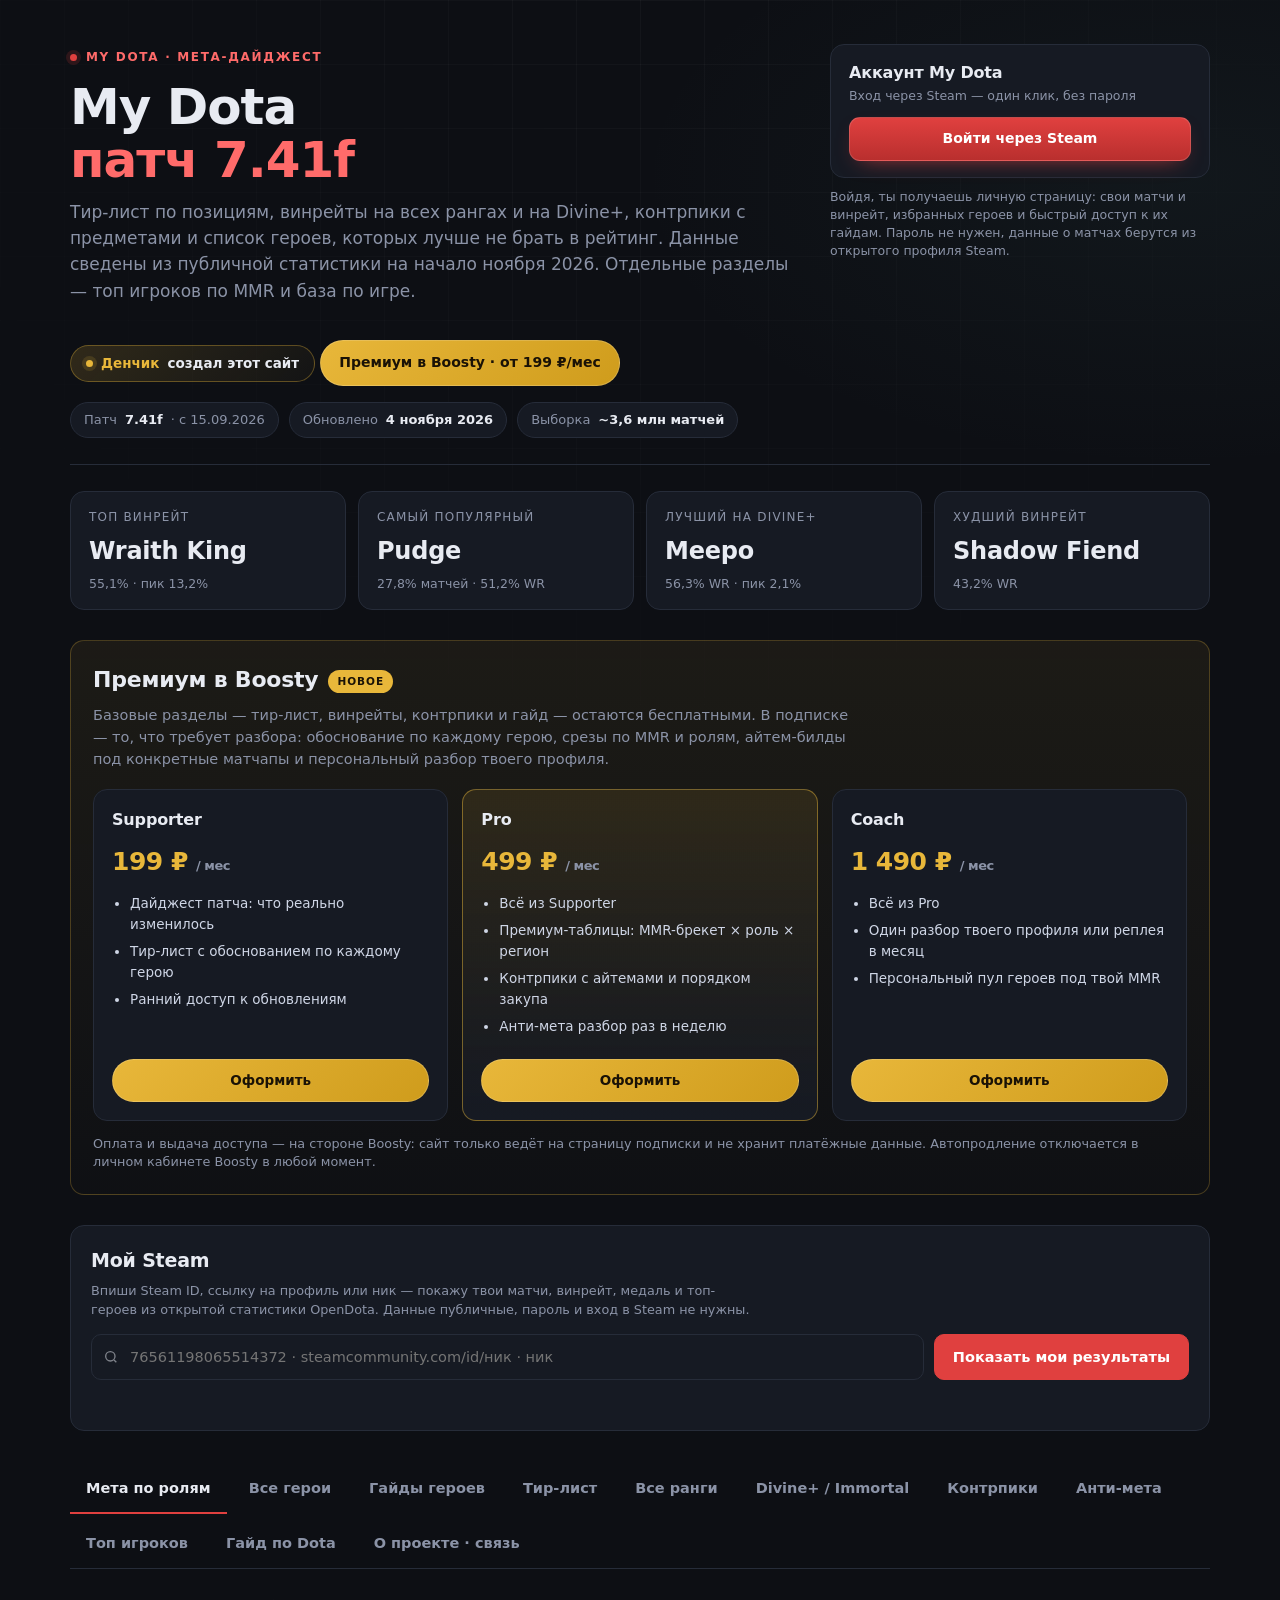
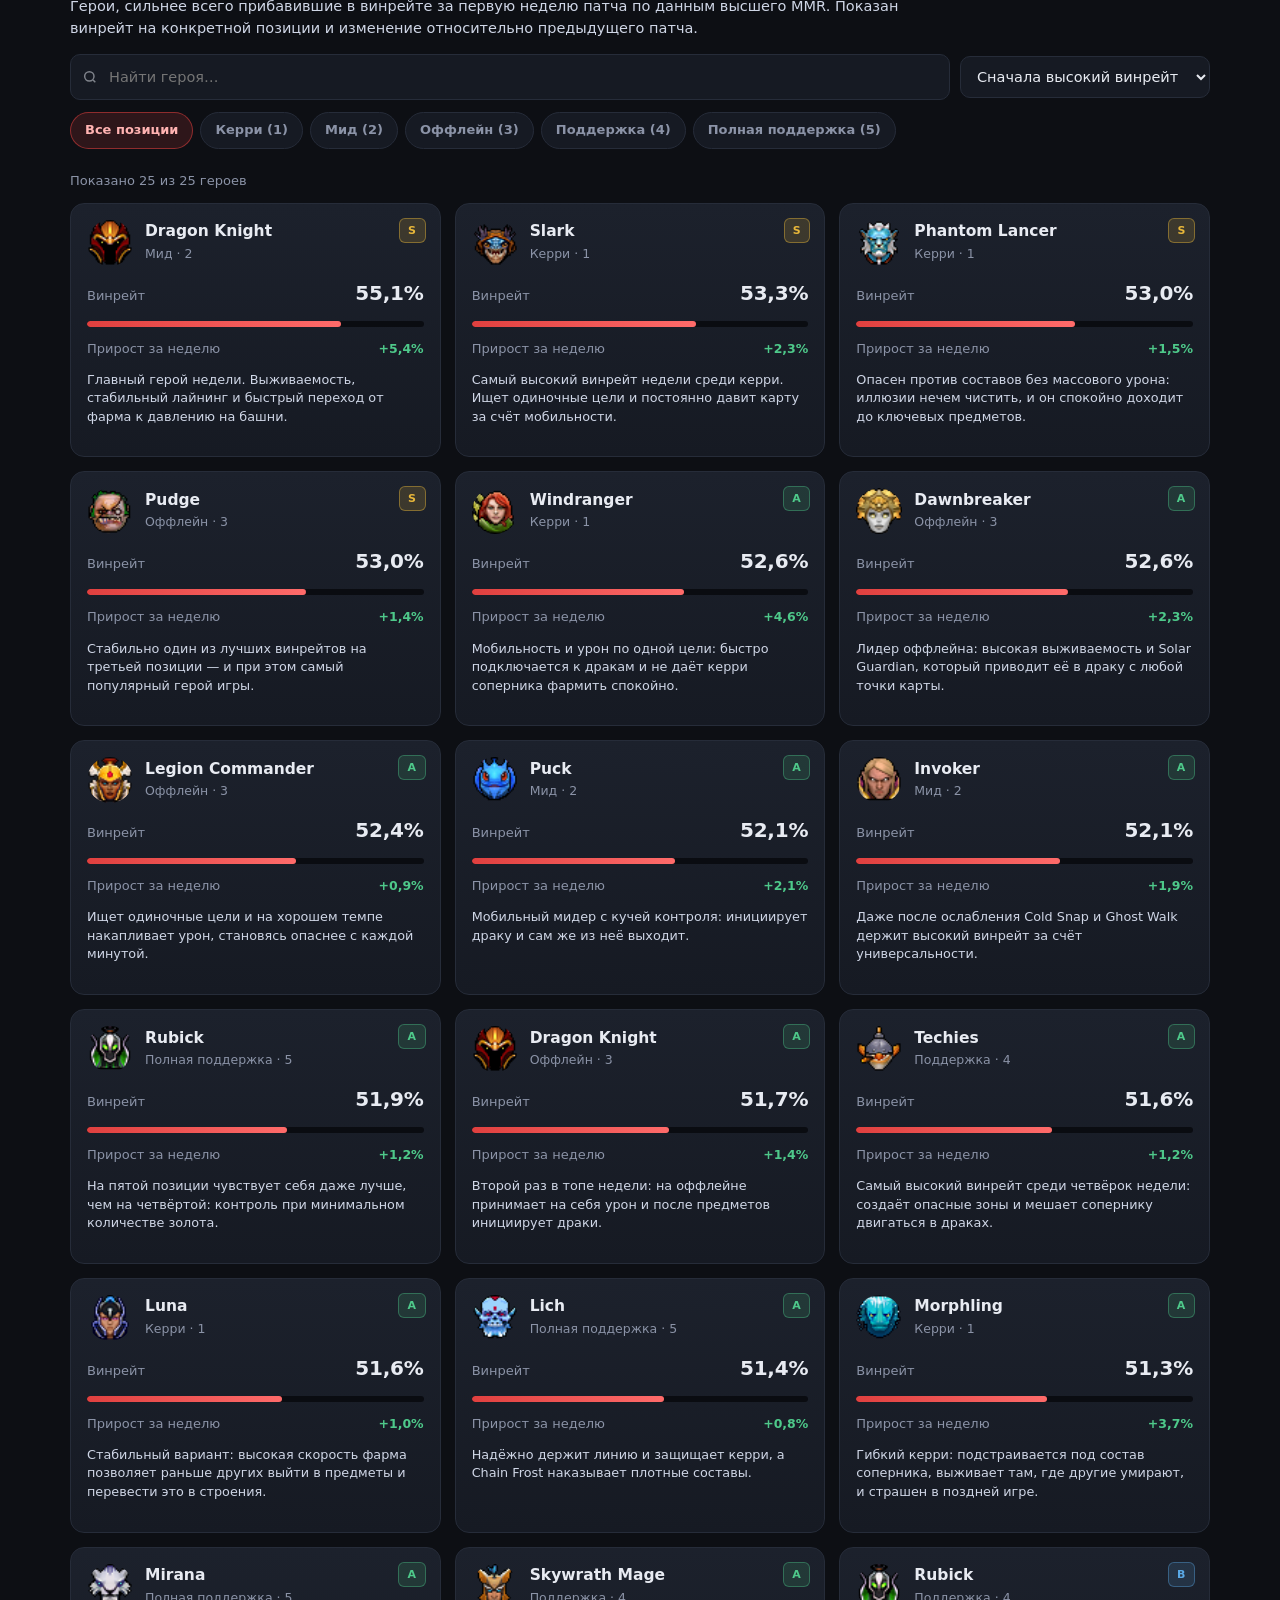
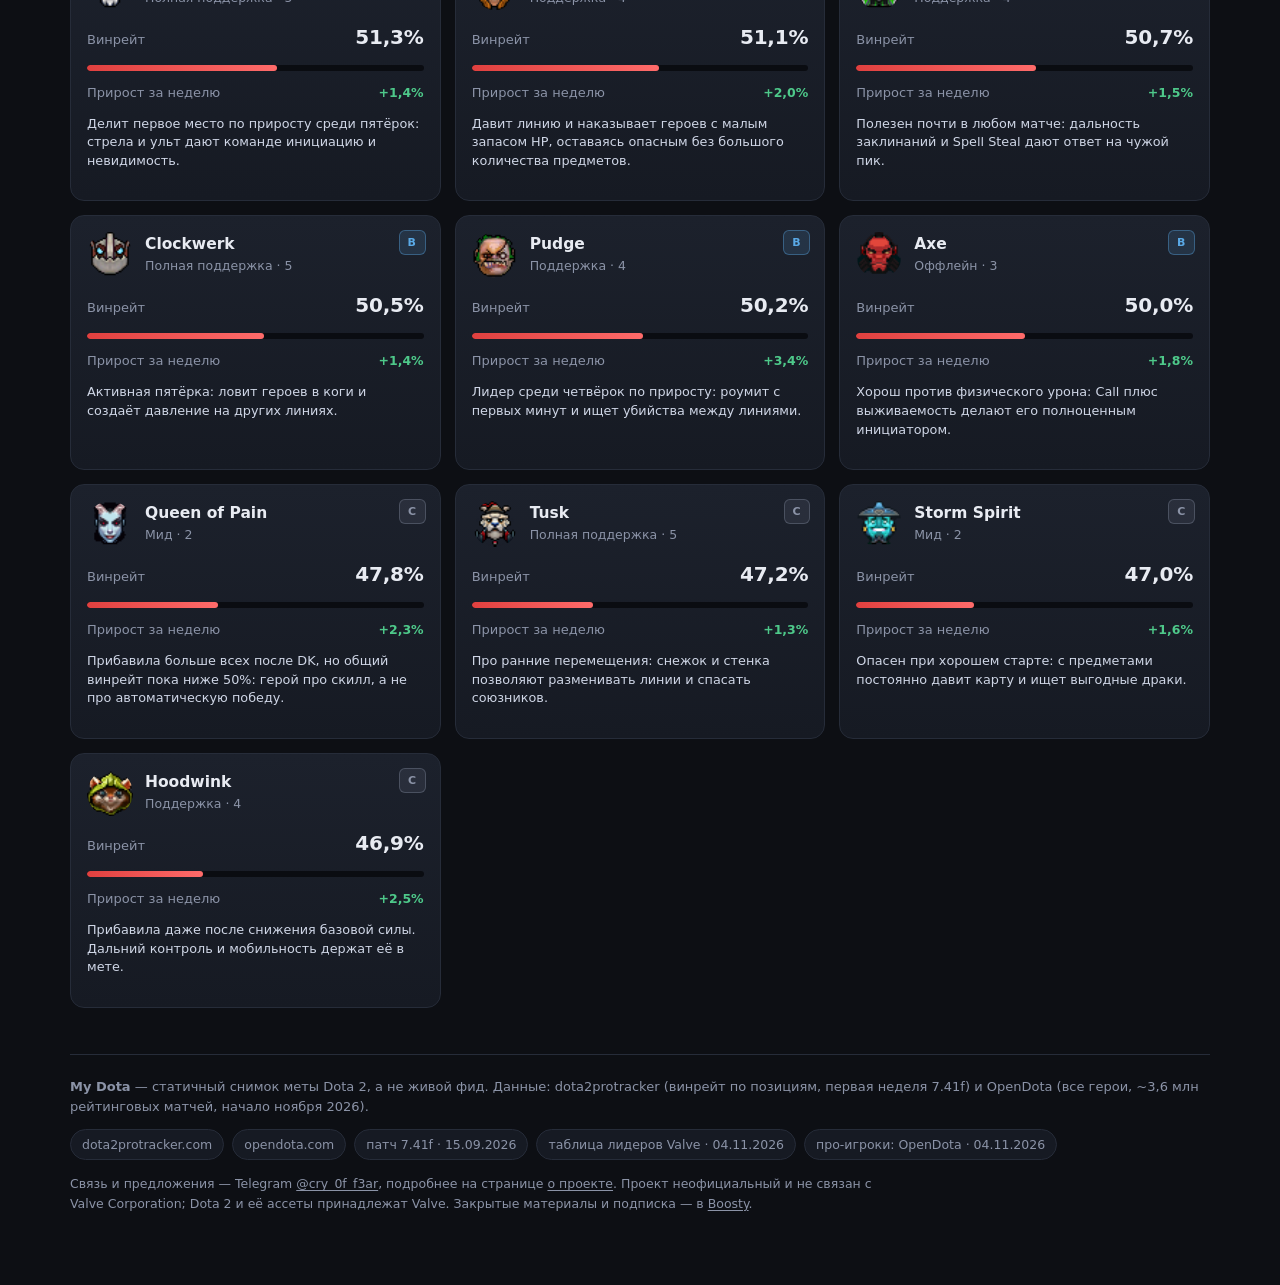
==== commit 42039d9a: "Add files via upload" ====
--- a/index.html
+++ b/index.html
@@ -56,7 +56,8 @@
 </div>
 <div class="wrap">
 
-  <header>    <div class="eyebrow"><span class="dot"></span> My Dota · мета-дайджест</div>
+  <header>    <div id="acct" class="acct-wrap"></div>
+    <div class="eyebrow"><span class="dot"></span> My Dota · мета-дайджест</div>
     <h1>My Dota<br><span>патч 7.41f</span></h1>
     <p class="lede">Тир-лист по позициям, винрейты на всех рангах и на Divine+, контрпики с предметами и список героев, которых лучше не брать в рейтинг. Данные сведены из публичной статистики на начало ноября 2026. Отдельные разделы — топ игроков по MMR и база по игре.</p>
     <p class="credit"><b>Денчик</b> создал этот сайт</p>
@@ -131,7 +132,6 @@
   </section>
 
   <section class="me" id="me" aria-labelledby="me-title">
-    <div id="acct" class="acct-wrap"></div>
     <h2 id="me-title">Мой Steam</h2>
     <p class="note">Впиши Steam ID, ссылку на профиль или ник — покажу твои матчи, винрейт, медаль и топ-героев из открытой статистики OpenDota. Данные публичные, пароль и вход в Steam не нужны.</p>
     <form class="me-form" id="me-form" novalidate>
--- a/style.css
+++ b/style.css
@@ -1,4 +1,4 @@
-  :root{
+﻿  :root{
     --bg:#0d0f14;
     --bg-2:#12151c;
     --panel:#161a23;
@@ -491,3 +491,19 @@
     .acct-actions{width:100%}
     .acct-btn{flex:1 1 auto;justify-content:center}
   }
+
+header > .acct-wrap{
+  position:absolute;top:44px;right:0;width:min(380px,36vw);margin:0;z-index:4;
+}
+header > .acct-wrap .acct{flex-direction:column;align-items:flex-start;gap:12px}
+header > .acct-wrap .acct-actions{width:100%}
+header > .acct-wrap .acct-btn{flex:1 1 auto;justify-content:center}
+header > .acct-wrap .note{font-size:12.5px;line-height:1.45;margin:10px 0 0}
+header > .acct-wrap .acct-stats{gap:8px}
+header > .acct-wrap .acct-stat{flex:1 1 84px;padding:9px 11px}
+header > .acct-wrap .acct-stat b{font-size:17px}
+@media (max-width:1100px){
+  header > .acct-wrap{position:static;width:auto;margin:16px 0 24px}
+  header > .acct-wrap .acct{flex-direction:row;align-items:center;justify-content:space-between}
+  header > .acct-wrap .acct-actions{width:auto}
+}
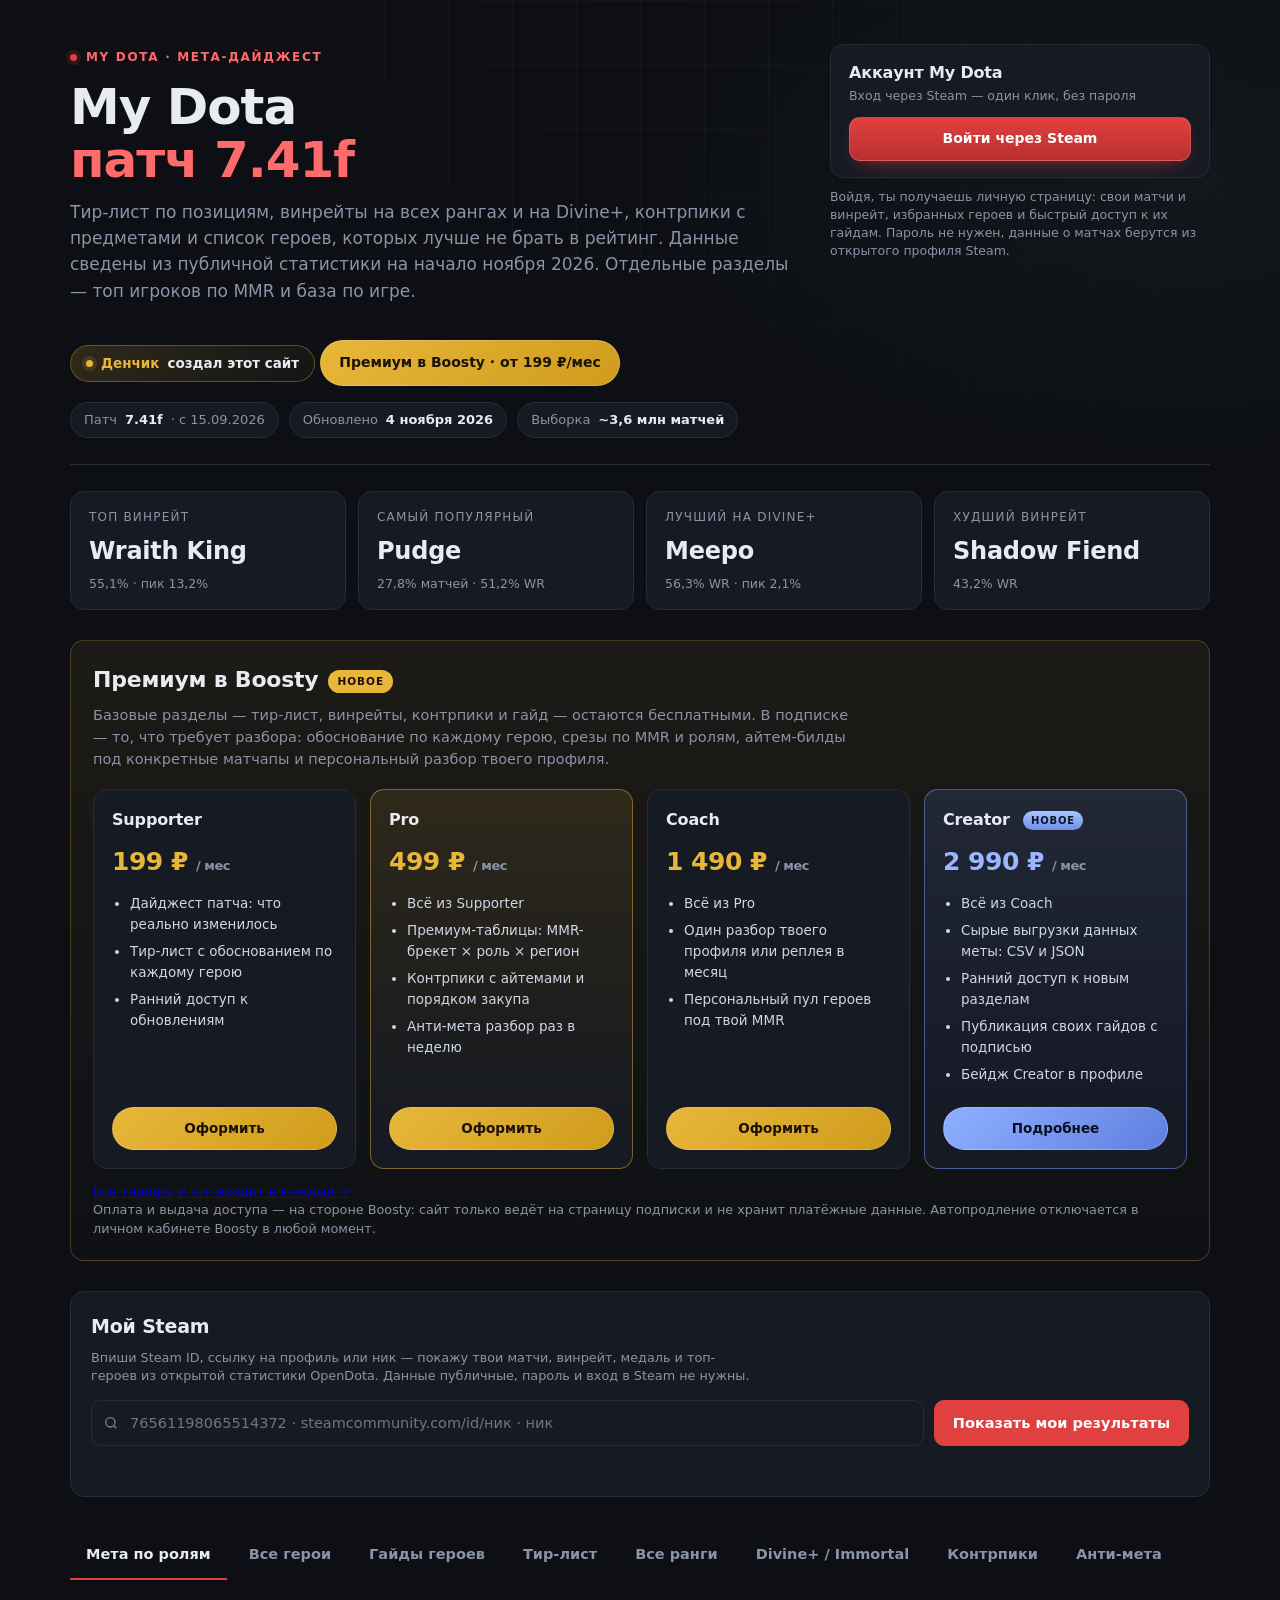
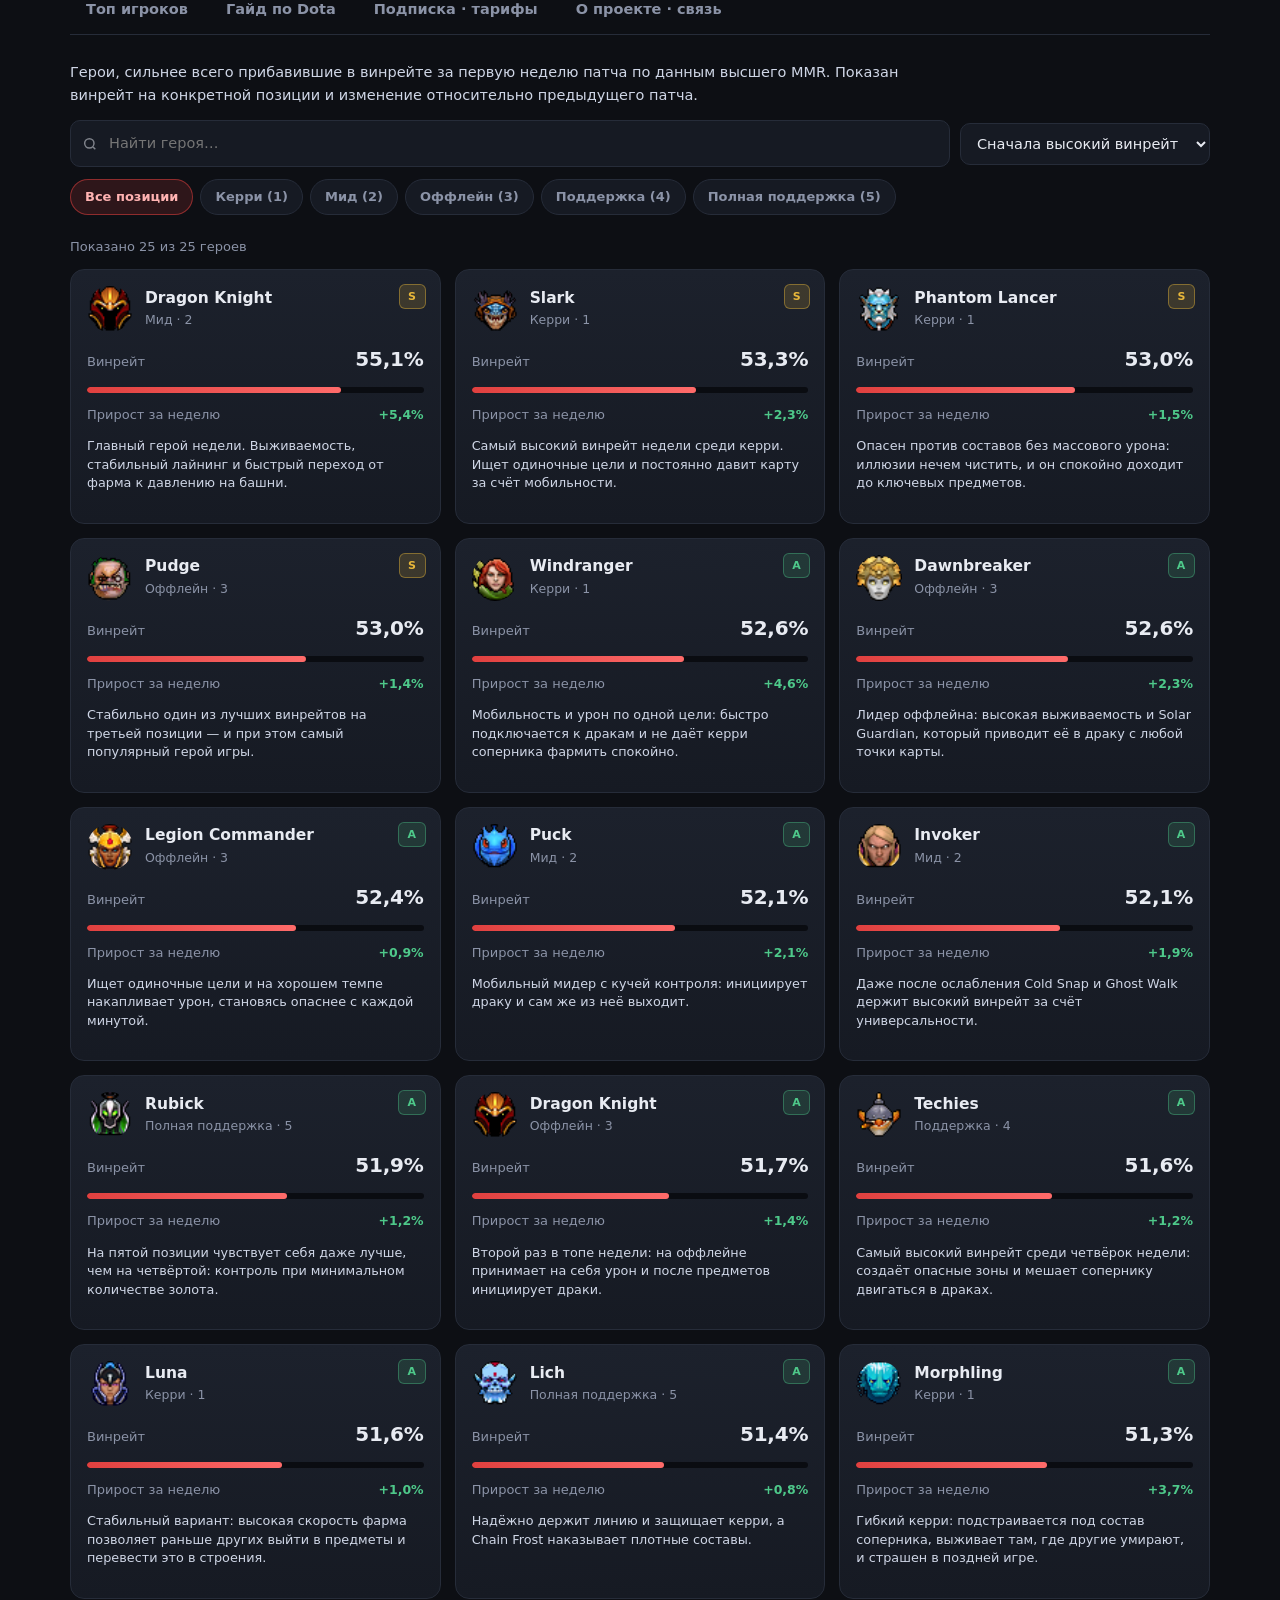
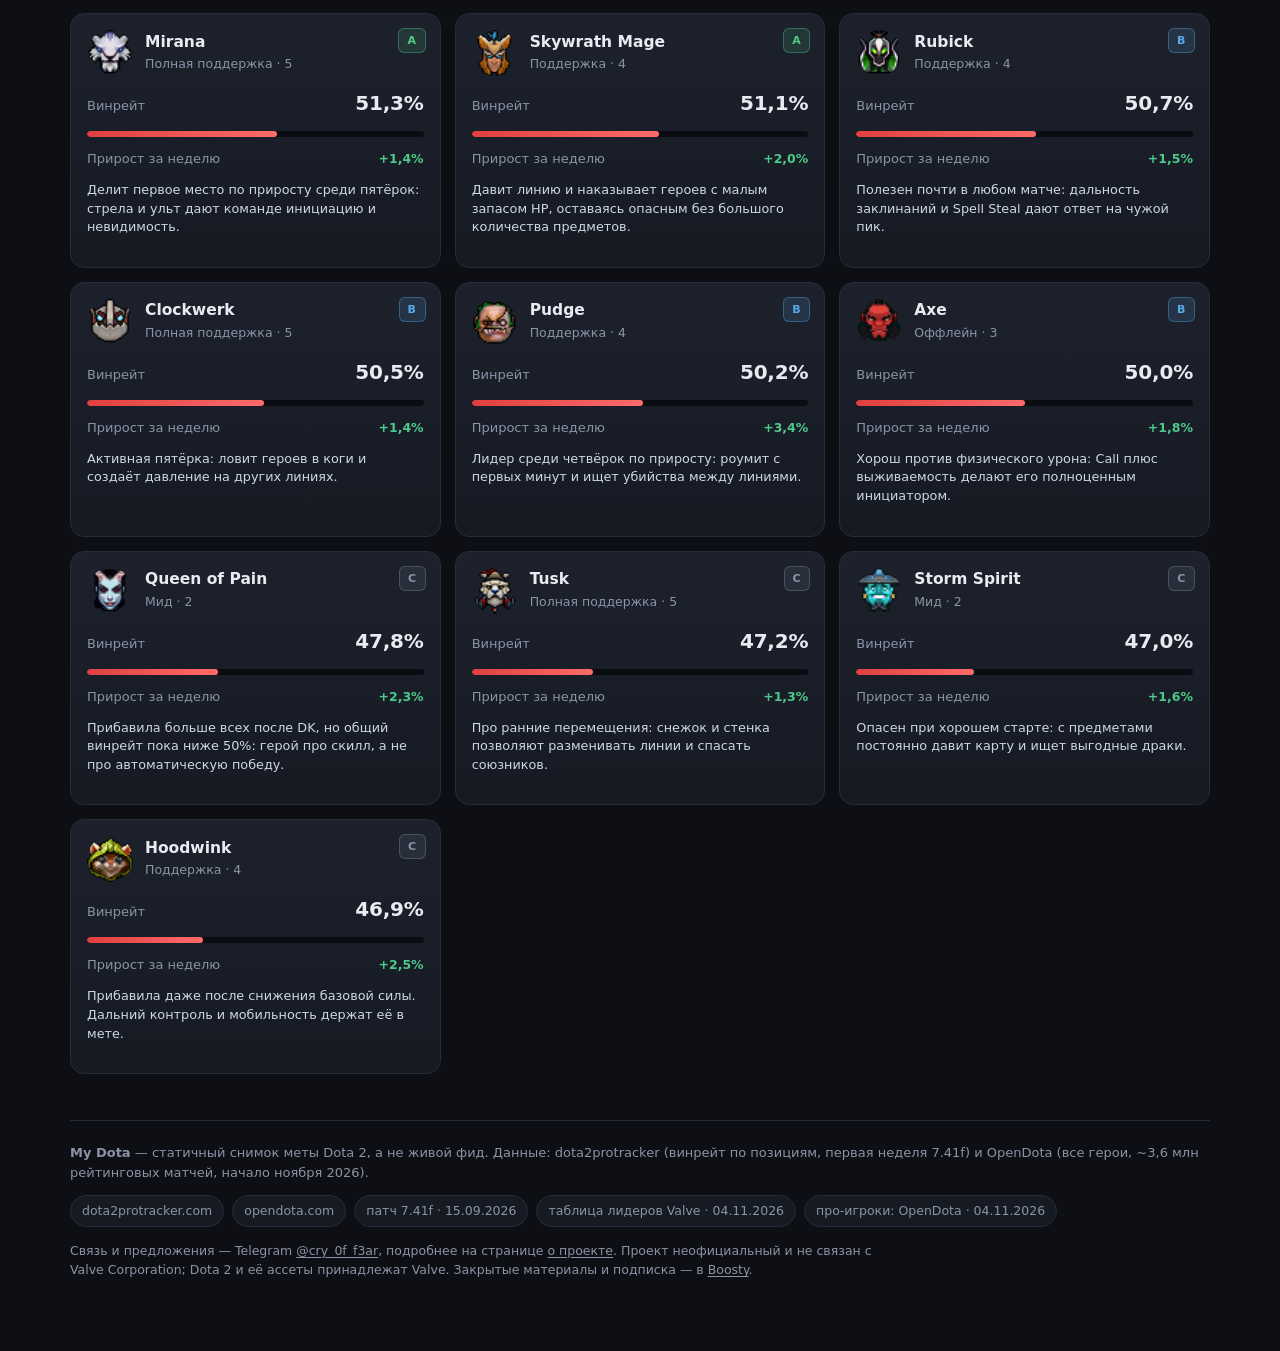
==== commit d7be687a: "Add files via upload" ====
--- a/index.html
+++ b/index.html
@@ -1,5 +1,5 @@
 <!DOCTYPE html>
-<html lang="ru" data-api="https://mydota-api.neobazanastimircik.workers.dev">
+<html lang="ru" data-api="https://mydota-api.neobazanastimircik.workers.dev" data-valve-proxy="https://mydota-api.neobazanastimircik.workers.dev">
 <head>
 <meta charset="utf-8">
 <meta name="viewport" content="width=device-width, initial-scale=1">
@@ -61,7 +61,7 @@
     <h1>My Dota<br><span>патч 7.41f</span></h1>
     <p class="lede">Тир-лист по позициям, винрейты на всех рангах и на Divine+, контрпики с предметами и список героев, которых лучше не брать в рейтинг. Данные сведены из публичной статистики на начало ноября 2026. Отдельные разделы — топ игроков по MMR и база по игре.</p>
     <p class="credit"><b>Денчик</b> создал этот сайт</p>
-    <a class="prem-cta" href="https://boosty.to/mydota" target="_blank" rel="noopener">Премиум в Boosty · от 199 ₽/мес</a>
+    <a class="prem-cta" href="https://boosty.to/mydota" target="_blank" rel="noopener noreferrer">Премиум в Boosty · от 199 ₽/мес</a>
     <div class="meta-row">
       <div class="chip">Патч <b>7.41f</b> · с 15.09.2026</div>
       <div class="chip">Обновлено <b>4 ноября 2026</b></div>
@@ -104,7 +104,7 @@
           <li>Тир-лист с обоснованием по каждому герою</li>
           <li>Ранний доступ к обновлениям</li>
         </ul>
-        <a class="prem-cta" href="https://boosty.to/mydota" target="_blank" rel="noopener">Оформить</a>
+        <a class="prem-cta" href="https://boosty.to/mydota" target="_blank" rel="noopener noreferrer">Оформить</a>
       </div>
       <div class="plan hot">
         <h3>Pro</h3>
@@ -115,7 +115,7 @@
           <li>Контрпики с айтемами и порядком закупа</li>
           <li>Анти-мета разбор раз в неделю</li>
         </ul>
-        <a class="prem-cta" href="https://boosty.to/mydota" target="_blank" rel="noopener">Оформить</a>
+        <a class="prem-cta" href="https://boosty.to/mydota" target="_blank" rel="noopener noreferrer">Оформить</a>
       </div>
       <div class="plan">
         <h3>Coach</h3>
@@ -125,9 +125,22 @@
           <li>Один разбор твоего профиля или реплея в месяц</li>
           <li>Персональный пул героев под твой MMR</li>
         </ul>
-        <a class="prem-cta" href="https://boosty.to/mydota" target="_blank" rel="noopener">Оформить</a>
+        <a class="prem-cta" href="https://boosty.to/mydota" target="_blank" rel="noopener noreferrer">Оформить</a>
+      </div>
+      <div class="plan creator">
+        <h3>Creator <span class="plan-tag">новое</span></h3>
+        <div class="price blue">2 990 ₽ <span>/ мес</span></div>
+        <ul>
+          <li>Всё из Coach</li>
+          <li>Сырые выгрузки данных меты: CSV и JSON</li>
+          <li>Ранний доступ к новым разделам</li>
+          <li>Публикация своих гайдов с подписью</li>
+          <li>Бейдж Creator в профиле</li>
+        </ul>
+        <a class="prem-cta blue" href="plans.html">Подробнее</a>
       </div>
     </div>
+    <p class="note"><a href="plans.html">Все тарифы и что входит в каждый →</a></p>
     <p class="note">Оплата и выдача доступа — на стороне Boosty: сайт только ведёт на страницу подписки и не хранит платёжные данные. Автопродление отключается в личном кабинете Boosty в любой момент.</p>
   </section>
 
@@ -158,6 +171,7 @@
     <button class="tab" role="tab" id="tab-anti" aria-selected="false" aria-controls="view-anti">Анти-мета</button>
     <button class="tab" role="tab" id="tab-players" aria-selected="false" aria-controls="view-players">Топ игроков</button>
     <button class="tab" role="tab" id="tab-guide" aria-selected="false" aria-controls="view-guide">Гайд по Dota</button>
+    <a class="tab tab-link" href="plans.html">Подписка · тарифы</a>
     <a class="tab tab-link" href="about.html">О проекте · связь</a>
   </div>
 
@@ -389,7 +403,7 @@
       <span>таблица лидеров Valve · 04.11.2026</span>
       <span>про-игроки: OpenDota · 04.11.2026</span>
     </div>
-    <div class="foot-note">Связь и предложения — Telegram <a href="https://t.me/cry_0f_f3ar" target="_blank" rel="noopener">@cry_0f_f3ar</a>, подробнее на странице <a href="about.html">о проекте</a>. Проект неофициальный и не связан с Valve Corporation; Dota 2 и её ассеты принадлежат Valve. Закрытые материалы и подписка — в <a href="https://boosty.to/mydota" target="_blank" rel="noopener">Boosty</a>.</div>
+    <div class="foot-note">Связь и предложения — Telegram <a href="https://t.me/cry_0f_f3ar" target="_blank" rel="noopener noreferrer">@cry_0f_f3ar</a>, подробнее на странице <a href="about.html">о проекте</a>. Проект неофициальный и не связан с Valve Corporation; Dota 2 и её ассеты принадлежат Valve. Закрытые материалы и подписка — в <a href="https://boosty.to/mydota" target="_blank" rel="noopener noreferrer">Boosty</a>.</div>
   </footer>
 </div>
 
@@ -997,6 +1011,9 @@
         "<div class=\"me-num\"><div class=\"k\">Победы</div><div class=\"v\">" + m.win + "</div></div>" +
         "<div class=\"me-num\"><div class=\"k\">Поражения</div><div class=\"v\">" + m.lose + "</div></div>" +
         "</div>";
+    } else {
+      nums = "<p class=\"note\">Steam не отдаёт матчи: в Dota 2 выключен «Публичный профиль» " +
+        "(Expose Public Match Data). Включи его в настройках игры — цифры появятся здесь.</p>";
     }
     var heroesHtml = ((m && m.heroes) || []).map(function(h){
       return "<div class=\"me-hero\"><span class=\"hn\">" + esc(h.name) + "</span>" +
--- a/style.css
+++ b/style.css
@@ -384,7 +384,51 @@
   .plan .price span{font-size:13px;font-weight:600;color:var(--muted)}
   .plan ul{margin:0 0 16px;padding-left:18px;color:#cfd6e6;font-size:13.5px;line-height:1.55}
   .plan ul li{margin-bottom:6px}
-  .plan .prem-cta{margin-top:auto;width:100%;padding:10px 14px;font-size:13.5px}
+  .plan .prem-cta{margin-top:auto;width:100%;padding:10px 14px;font-size:13.5px}
+
+  .pl-h2{margin:34px 0 10px;font-size:20px;letter-spacing:-.01em}
+  .plan.creator{
+    border-color:rgba(111,143,232,.55);
+    background:linear-gradient(180deg,rgba(96,140,255,.14),var(--panel));
+  }
+  .plan .plan-tag{
+    display:inline-block;margin-left:8px;vertical-align:middle;
+    font-size:10px;letter-spacing:.08em;text-transform:uppercase;font-weight:750;
+    color:#0f1524;background:linear-gradient(180deg,#a8c4ff,#6f8fe8);
+    border-radius:999px;padding:2px 8px;
+  }
+  .plan .price.blue{color:#9ab6ff}
+  .plan .prem-cta.blue{
+    background:linear-gradient(135deg,#8fb0ff,#5f7fe0);color:#0b1020;
+    border-color:rgba(255,255,255,.22);
+  }
+  .pl-steps{margin:0 0 16px;padding-left:20px;color:#cfd6e6;font-size:14px;line-height:1.6}
+  .pl-steps li{margin-bottom:8px}
+  .pl-steps a{color:var(--red-soft)}
+  .cmp-scroll{
+    overflow-x:auto;border:1px solid var(--line);border-radius:16px;
+    background:var(--panel);margin:0 0 8px;
+  }
+  .cmp{width:100%;border-collapse:collapse;font-size:13.5px;min-width:720px}
+  .cmp th,.cmp td{padding:10px 12px;border-bottom:1px solid var(--line);text-align:left;vertical-align:top}
+  .cmp thead th{
+    font-size:11.5px;text-transform:uppercase;letter-spacing:.07em;
+    color:var(--muted);font-weight:750;white-space:nowrap;
+  }
+  .cmp tbody tr:last-child td{border-bottom:0}
+  .cmp td.c{text-align:center;width:82px;font-weight:750}
+  .cmp .yes{color:#5cb877}
+  .cmp .no{color:#4d5567}
+  .cmp .grp td{
+    background:rgba(255,255,255,.035);font-weight:750;font-size:11.5px;
+    letter-spacing:.07em;text-transform:uppercase;color:var(--muted);
+  }
+  .cmp tbody tr:not(.grp):hover{background:rgba(255,255,255,.02)}
+  @media (max-width:520px){
+    .cmp{font-size:12.5px}
+    .cmp th,.cmp td{padding:9px 10px}
+    .cmp td.c{width:62px}
+  }
 
   .foot-note{margin-top:14px;font-size:12.5px;line-height:1.55;color:var(--muted);max-width:820px}
 
@@ -436,7 +480,20 @@
   .acct-who{display:flex;align-items:center;gap:13px;min-width:0}
   .acct-ava{width:52px;height:52px;border-radius:50%;border:1px solid var(--line);object-fit:cover;flex:0 0 52px}
   .acct-name{font-size:16px;font-weight:750;letter-spacing:-.01em;white-space:nowrap;overflow:hidden;text-overflow:ellipsis;max-width:46ch}
-  .acct-sub{font-size:12.5px;color:var(--muted);white-space:nowrap;overflow:hidden;text-overflow:ellipsis;max-width:46ch}
+  .acct-sub{font-size:12.5px;color:var(--muted);white-space:nowrap;overflow:hidden;text-overflow:ellipsis;max-width:46ch}
+  .acct-plan{display:flex;align-items:center;gap:8px;flex-wrap:wrap;margin-top:7px}
+  .plan-badge{
+    display:inline-flex;align-items:center;font-size:11px;font-weight:800;letter-spacing:.06em;
+    text-transform:uppercase;border-radius:999px;padding:3px 9px;
+    border:1px solid var(--line);background:var(--panel-2);color:var(--muted);
+  }
+  .plan-coach{color:#12141a;background:linear-gradient(180deg,#f2cd63,#d9a93a);border-color:rgba(232,183,58,.75)}
+  .plan-creator{color:#0f1524;background:linear-gradient(180deg,#a8c4ff,#6f8fe8);border-color:rgba(111,143,232,.8)}
+  .plan-pro{color:#12141a;background:linear-gradient(180deg,#ff7d7c,#e0403f);border-color:rgba(224,64,63,.75)}
+  .plan-supporter{color:#12141a;background:linear-gradient(180deg,#9adcae,#5cb877);border-color:rgba(92,184,119,.75)}
+  .plan-note{font-size:12px;color:var(--muted)}
+  .plan-link{font-size:12px;color:var(--red-soft);text-decoration:none;border-bottom:1px dotted rgba(255,107,106,.5)}
+  .plan-link:hover{border-bottom-style:solid}
   .acct-actions{display:flex;gap:9px;align-items:center;flex-wrap:wrap}
   .acct-btn{
     display:inline-flex;align-items:center;gap:8px;
@@ -507,3 +564,27 @@
   header > .acct-wrap .acct{flex-direction:row;align-items:center;justify-content:space-between}
   header > .acct-wrap .acct-actions{width:auto}
 }
+
+.adm-back{display:inline-block;margin:0 0 14px;font-size:13px;color:var(--muted);text-decoration:none;border-bottom:1px dotted var(--line)}
+.adm-back:hover{color:var(--text);border-bottom-style:solid}
+.adm-h1{font-size:30px;letter-spacing:-.02em;margin:0 0 8px}
+.adm-card{background:var(--panel);border:1px solid var(--line);border-radius:var(--radius);padding:18px 20px;margin:0 0 18px}
+.adm-card h2{margin:0 0 14px;font-size:18px;letter-spacing:-.01em}
+.adm-form{display:flex;flex-wrap:wrap;gap:12px;align-items:flex-end}
+.adm-field{display:flex;flex-direction:column;gap:6px;flex:1 1 220px}
+.adm-field span{font-size:11.5px;text-transform:uppercase;letter-spacing:.08em;color:var(--muted)}
+.adm-field input,.adm-field select{
+  font-family:inherit;font-size:14px;color:var(--text);background:var(--panel-2);
+  border:1px solid var(--line);border-radius:10px;padding:10px 12px;outline:none;
+}
+.adm-field input:focus,.adm-field select:focus{border-color:var(--red)}
+.adm-list{display:flex;flex-direction:column;gap:9px}
+.adm-row{display:flex;align-items:center;justify-content:space-between;gap:12px;flex-wrap:wrap;background:var(--panel-2);border:1px solid var(--line);border-radius:11px;padding:11px 13px}
+.adm-row-id{display:flex;align-items:center;gap:10px;flex-wrap:wrap;font-size:14px;font-variant-numeric:tabular-nums}
+.adm-login,.adm-denied{background:var(--panel);border:1px solid var(--line);border-radius:var(--radius);padding:20px;max-width:560px}
+.adm-login p,.adm-denied p{margin:0 0 14px;color:var(--muted);font-size:14px}
+@media (max-width:640px){
+  .adm-form{flex-direction:column;align-items:stretch}
+  .adm-field{flex:1 1 auto}
+  .adm-row{flex-direction:column;align-items:flex-start}
+}
